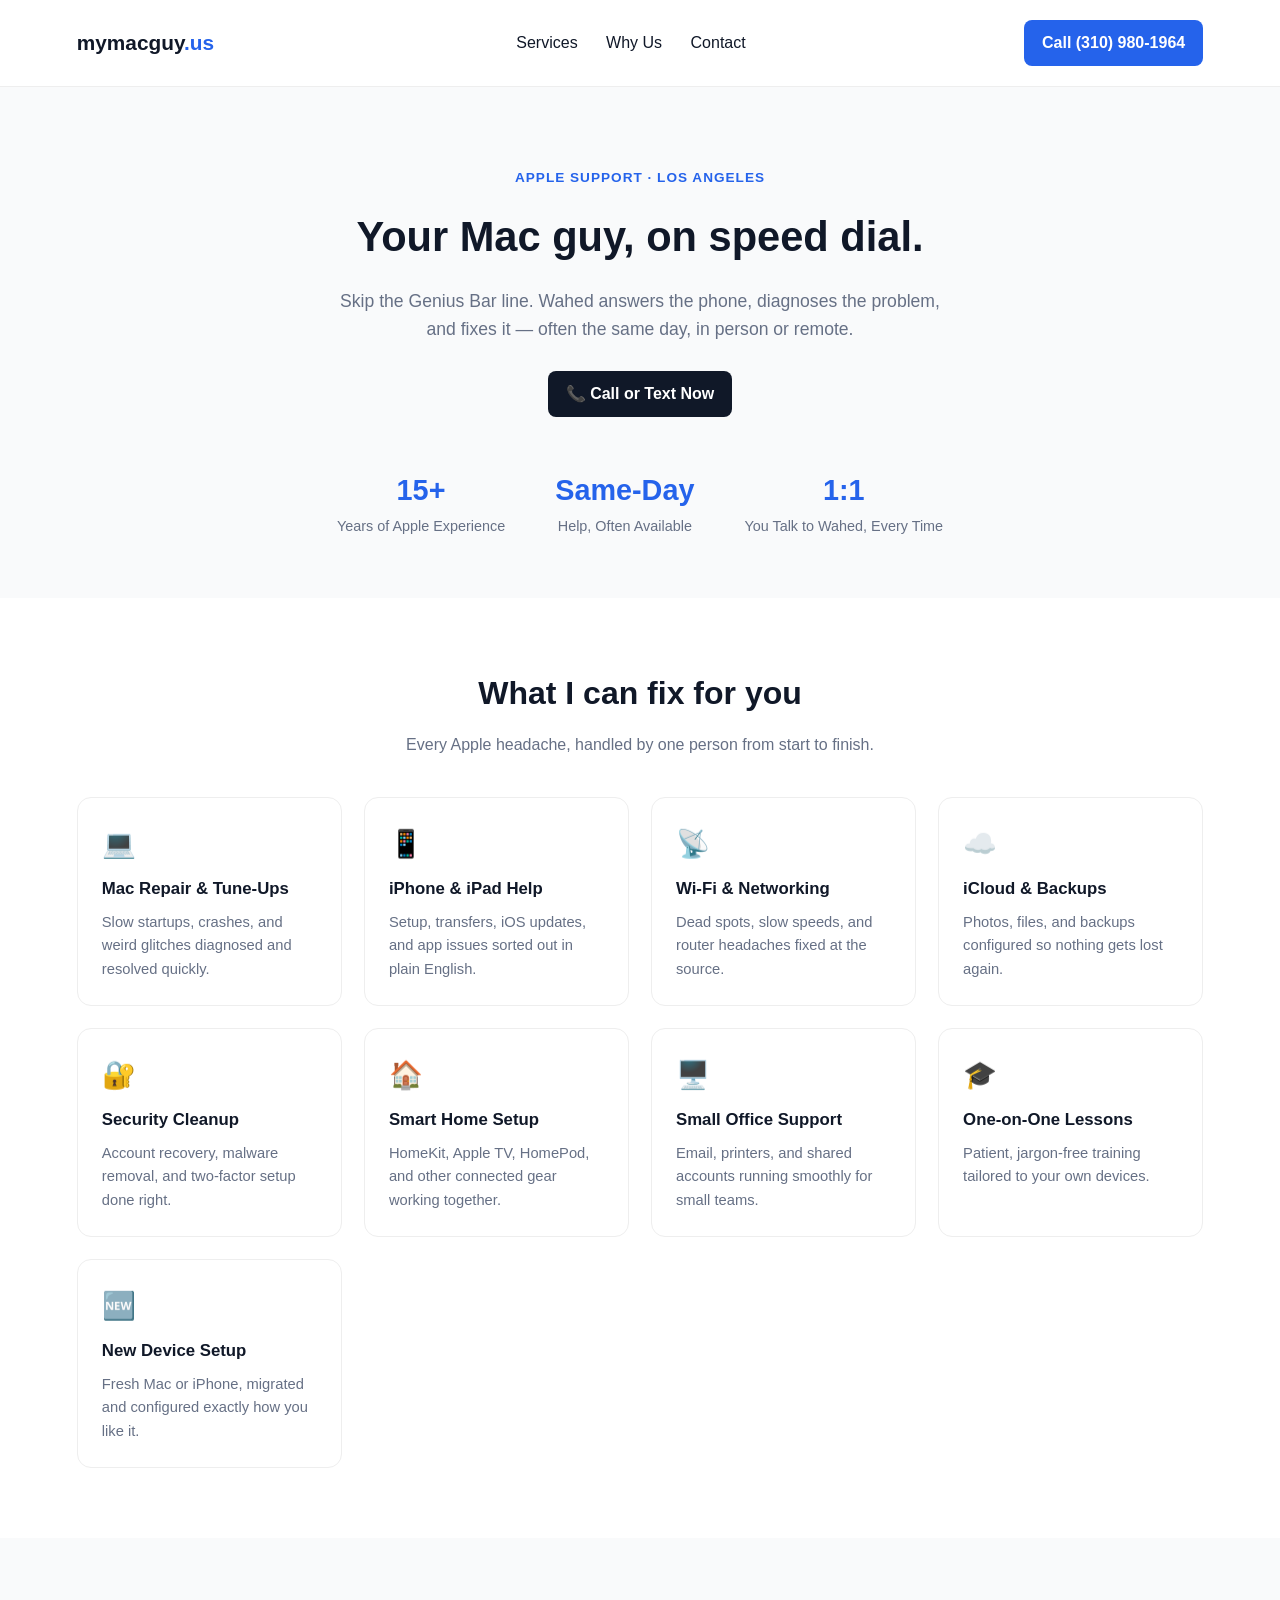
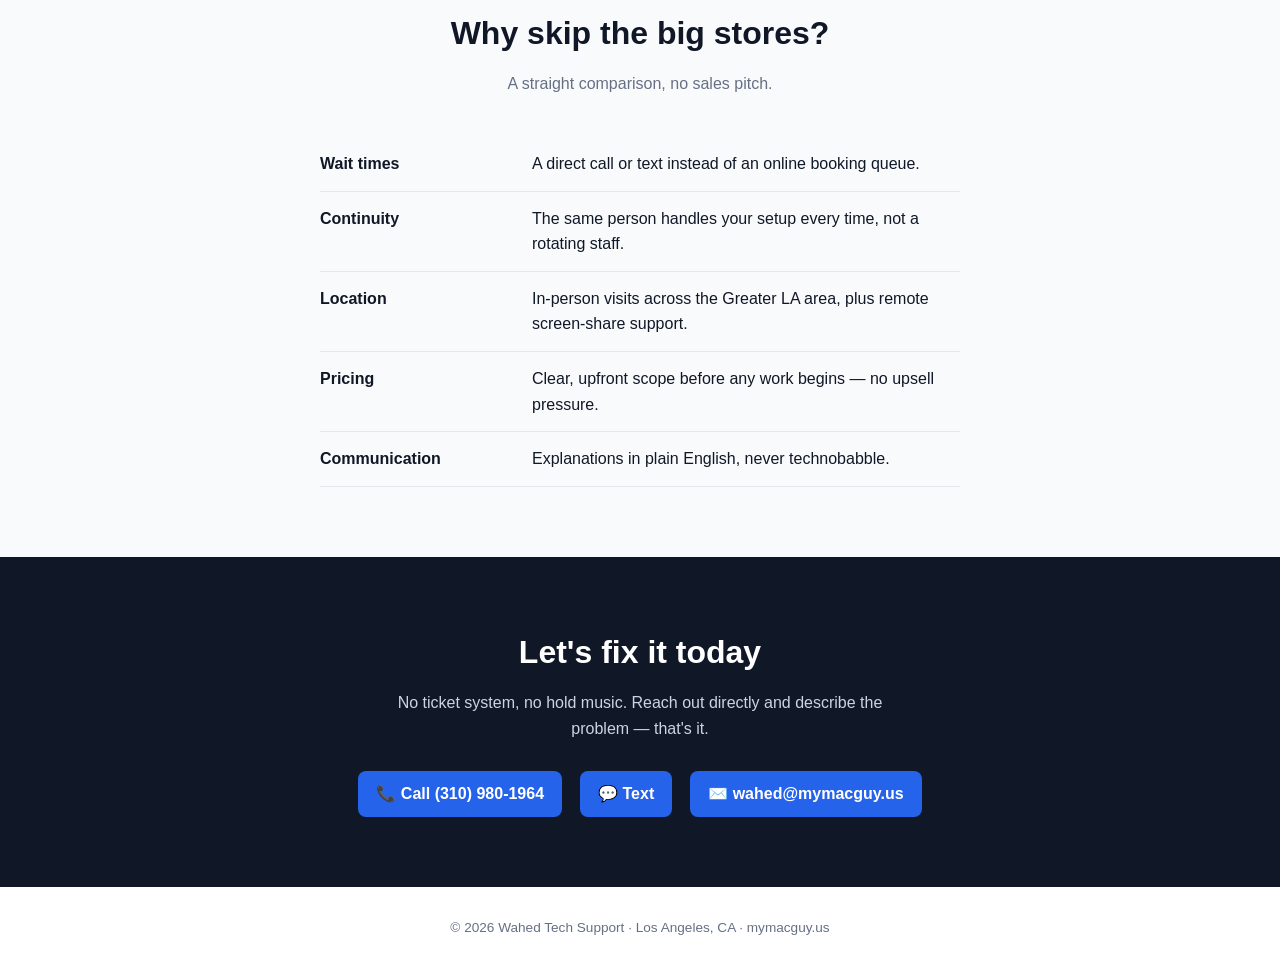
==== index.html @ 8c549d71 "Add index.html for mymacguy.us site" ====
<!DOCTYPE html>
  <html lang="en">
  <head>
  <meta charset="UTF-8">
  <meta name="viewport" content="width=device-width, initial-scale=1.0">
  <title>mymacguy.us | Apple Tech Help in Los Angeles</title>
  <style>
    :root {
      --navy: #101828;
    --blue: #2563eb;
    --gray: #667085;
    --bg: #f9fafb;
      }
  * { box-sizing: border-box; margin: 0; padding: 0; }
  body { font-family: -apple-system, BlinkMacSystemFont, "Segoe UI", Arial, sans-serif; color: var(--navy); background: #fff; line-height: 1.6; }
    header { display: flex; justify-content: space-between; align-items: center; padding: 20px 6%; border-bottom: 1px solid #eee; }
  .logo { font-weight: 800; font-size: 1.3rem; }
  .logo span { color: var(--blue); }
  nav a { margin-left: 24px; text-decoration: none; color: var(--navy); font-weight: 500; }
  .btn { background: var(--navy); color: #fff; padding: 10px 18px; border-radius: 8px; text-decoration: none; font-weight: 600; display: inline-block; }
    .btn.blue { background: var(--blue); }
  .hero { text-align: center; padding: 80px 6% 60px; background: var(--bg); }
  .hero .eyebrow { color: var(--blue); font-weight: 700; letter-spacing: 1px; text-transform: uppercase; font-size: 0.85rem; }
  .hero h1 { font-size: 2.6rem; margin: 16px 0; }
  .hero p { max-width: 620px; margin: 0 auto 28px; color: var(--gray); font-size: 1.1rem; }
  .stats { display: flex; justify-content: center; gap: 50px; margin-top: 50px; flex-wrap: wrap; }
  .stat b { font-size: 1.8rem; display: block; color: var(--blue); }
  .stat span { color: var(--gray); font-size: 0.9rem; }
  section { padding: 70px 6%; }
  h2 { font-size: 2rem; text-align: center; margin-bottom: 12px; }
  .sub { text-align: center; color: var(--gray); max-width: 560px; margin: 0 auto 40px; }
  .grid { display: grid; grid-template-columns: repeat(auto-fit, minmax(230px, 1fr)); gap: 22px; }
  .card { border: 1px solid #eee; border-radius: 14px; padding: 24px; }
  .card .icon { font-size: 1.7rem; margin-bottom: 10px; }
  .card h3 { font-size: 1.05rem; margin-bottom: 8px; }
  .card p { color: var(--gray); font-size: 0.92rem; }
  .why { background: var(--bg); }
  .why ul { max-width: 640px; margin: 0 auto; list-style: none; }
  .why li { padding: 14px 0; border-bottom: 1px solid #e5e7eb; display: flex; gap: 12px; }
  .why li b { min-width: 200px; }
  .contact { background: var(--navy); color: #fff; text-align: center; }
    .contact h2 { color: #fff; }
      .contact p { color: #cbd5e1; max-width: 520px; margin: 0 auto 30px; }
    .contact-row { display: flex; justify-content: center; gap: 18px; flex-wrap: wrap; }
  footer { text-align: center; padding: 30px; color: var(--gray); font-size: 0.85rem; }
</style>
  </head>
  <body>

  <header>
    <div class="logo">mymacguy<span>.us</span></div>
    <nav>
      <a href="#services">Services</a>
      <a href="#why">Why Us</a>
      <a href="#contact">Contact</a>
    </nav>
    <a class="btn blue" href="tel:+13109801964">Call (310) 980-1964</a>
  </header>

  <section class="hero">
    <div class="eyebrow">Apple Support &middot; Los Angeles</div>
  <h1>Your Mac guy, on speed dial.</h1>
  <p>Skip the Genius Bar line. Wahed answers the phone, diagnoses the problem, and fixes it &mdash; often the same day, in person or remote.</p>
    <a class="btn" href="tel:+13109801964">📞 Call or Text Now</a>
    <div class="stats">
      <div class="stat"><b>15+</b><span>Years of Apple Experience</span></div>
      <div class="stat"><b>Same-Day</b><span>Help, Often Available</span></div>
      <div class="stat"><b>1:1</b><span>You Talk to Wahed, Every Time</span></div>
  </div>
</section>

<section id="services">
  <h2>What I can fix for you</h2>
  <p class="sub">Every Apple headache, handled by one person from start to finish.</p>
    <div class="grid">
      <div class="card"><div class="icon">💻</div><h3>Mac Repair &amp; Tune-Ups</h3><p>Slow startups, crashes, and weird glitches diagnosed and resolved quickly.</p></div>
    <div class="card"><div class="icon">📱</div><h3>iPhone &amp; iPad Help</h3><p>Setup, transfers, iOS updates, and app issues sorted out in plain English.</p></div>
      <div class="card"><div class="icon">📡</div><h3>Wi-Fi &amp; Networking</h3><p>Dead spots, slow speeds, and router headaches fixed at the source.</p></div>
    <div class="card"><div class="icon">☁️</div><h3>iCloud &amp; Backups</h3><p>Photos, files, and backups configured so nothing gets lost again.</p></div>
      <div class="card"><div class="icon">🔐</div><h3>Security Cleanup</h3><p>Account recovery, malware removal, and two-factor setup done right.</p></div>
      <div class="card"><div class="icon">🏠</div><h3>Smart Home Setup</h3><p>HomeKit, Apple TV, HomePod, and other connected gear working together.</p></div>
      <div class="card"><div class="icon">🖥️</div><h3>Small Office Support</h3><p>Email, printers, and shared accounts running smoothly for small teams.</p></div>
    <div class="card"><div class="icon">🎓</div><h3>One-on-One Lessons</h3><p>Patient, jargon-free training tailored to your own devices.</p></div>
    <div class="card"><div class="icon">🆕</div><h3>New Device Setup</h3><p>Fresh Mac or iPhone, migrated and configured exactly how you like it.</p></div>
    </div>
  </section>

  <section class="why" id="why">
    <h2>Why skip the big stores?</h2>
  <p class="sub">A straight comparison, no sales pitch.</p>
  <ul>
    <li><b>Wait times</b> A direct call or text instead of an online booking queue.</li>
      <li><b>Continuity</b> The same person handles your setup every time, not a rotating staff.</li>
      <li><b>Location</b> In-person visits across the Greater LA area, plus remote screen-share support.</li>
      <li><b>Pricing</b> Clear, upfront scope before any work begins &mdash; no upsell pressure.</li>
      <li><b>Communication</b> Explanations in plain English, never technobabble.</li>
    </ul>
  </section>

  <section id="contact" class="contact">
    <h2>Let's fix it today</h2>
    <p>No ticket system, no hold music. Reach out directly and describe the problem &mdash; that's it.</p>
    <div class="contact-row">
      <a class="btn blue" href="tel:+13109801964">📞 Call (310) 980-1964</a>
      <a class="btn blue" href="sms:+13109801964">💬 Text</a>
      <a class="btn blue" href="mailto:wahed@mymacguy.us">✉️ wahed@mymacguy.us</a>
    </div>
  </section>

  <footer>
    &copy; 2026 Wahed Tech Support &middot; Los Angeles, CA &middot; mymacguy.us
  </footer>

  </body>
  </html>
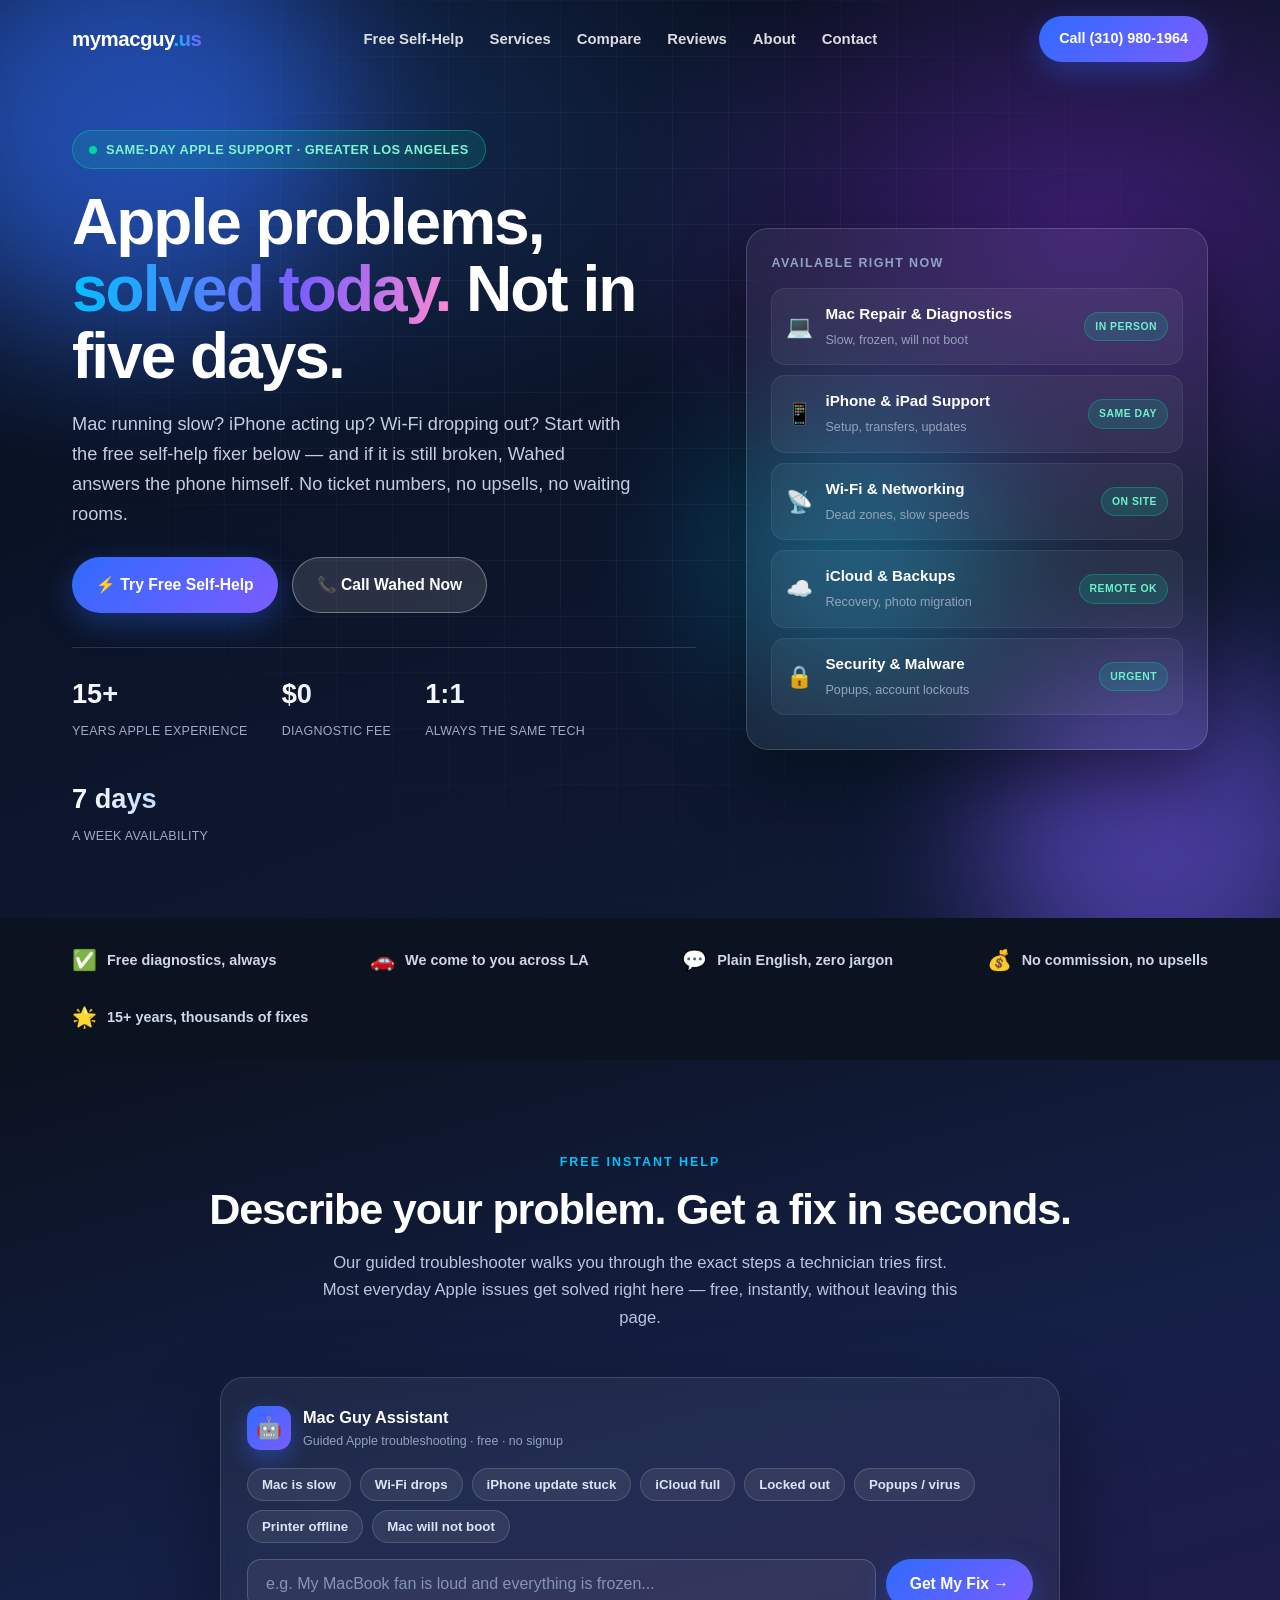
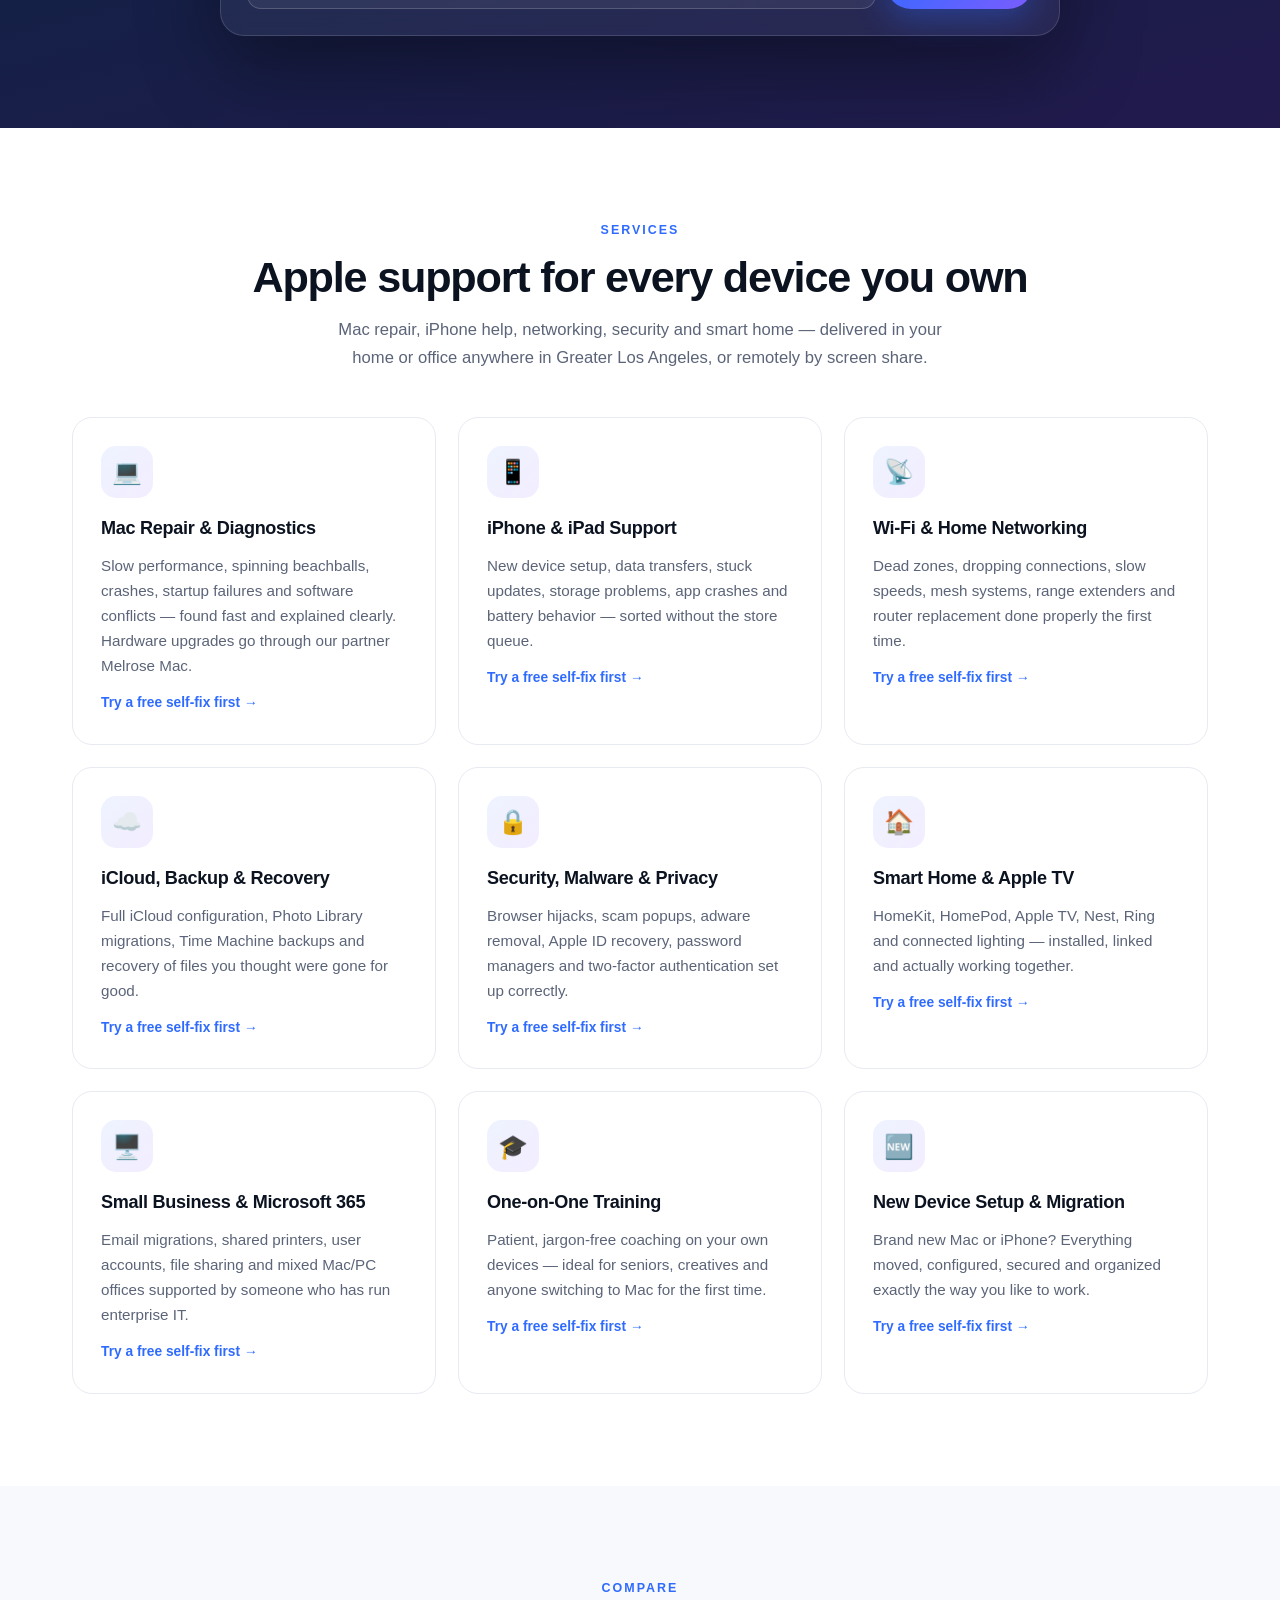
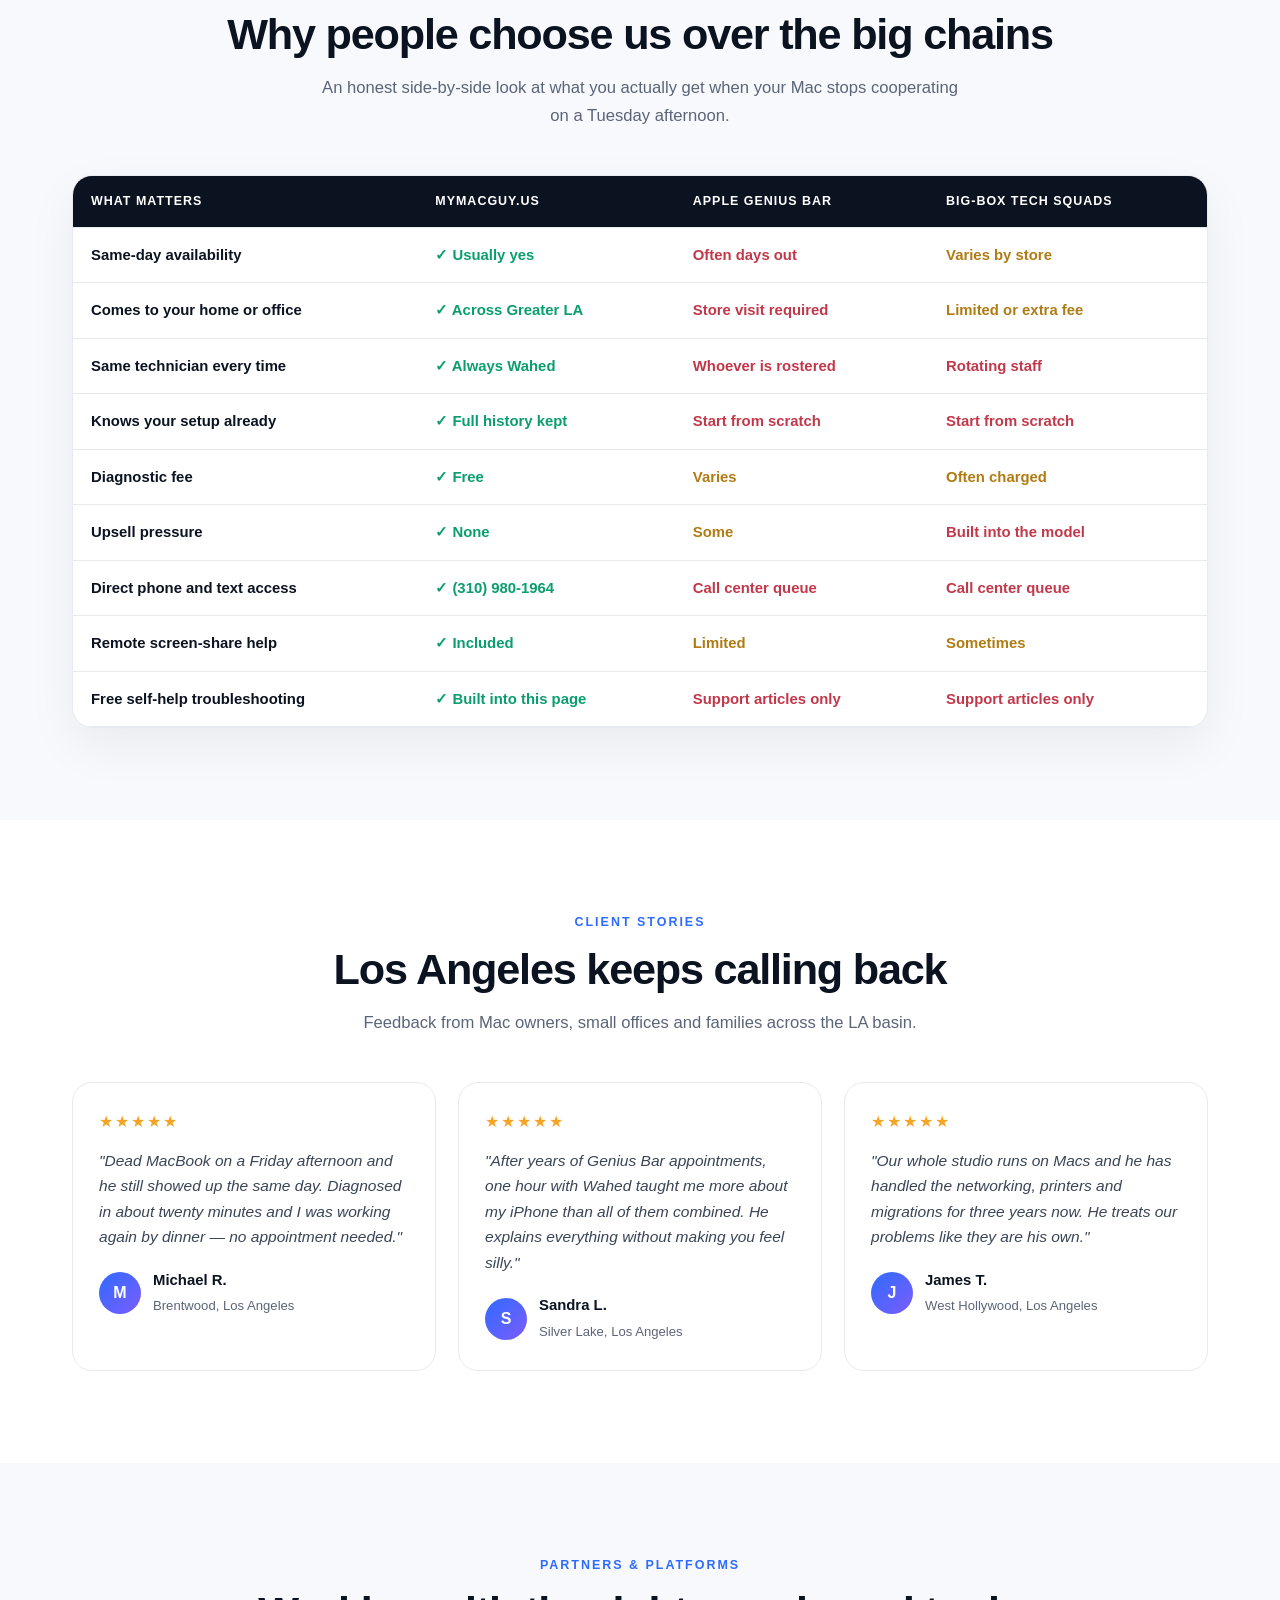
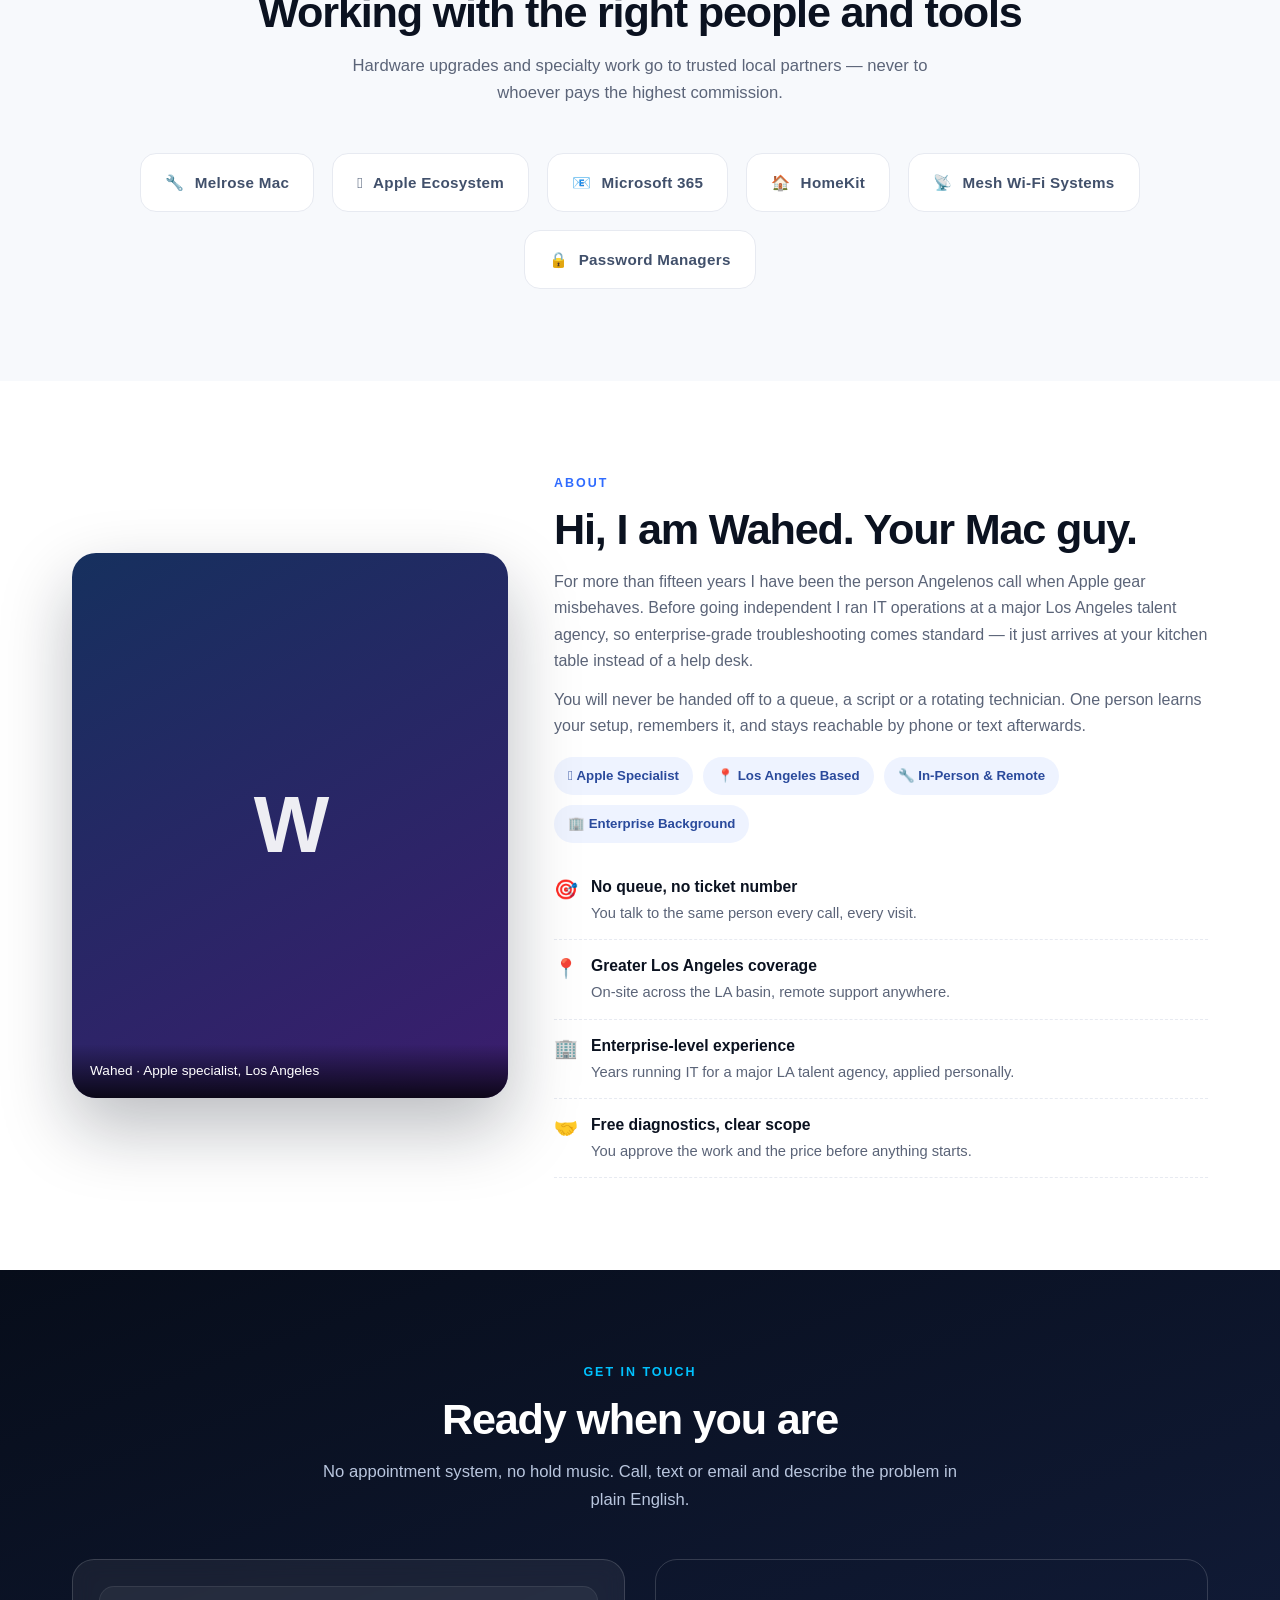
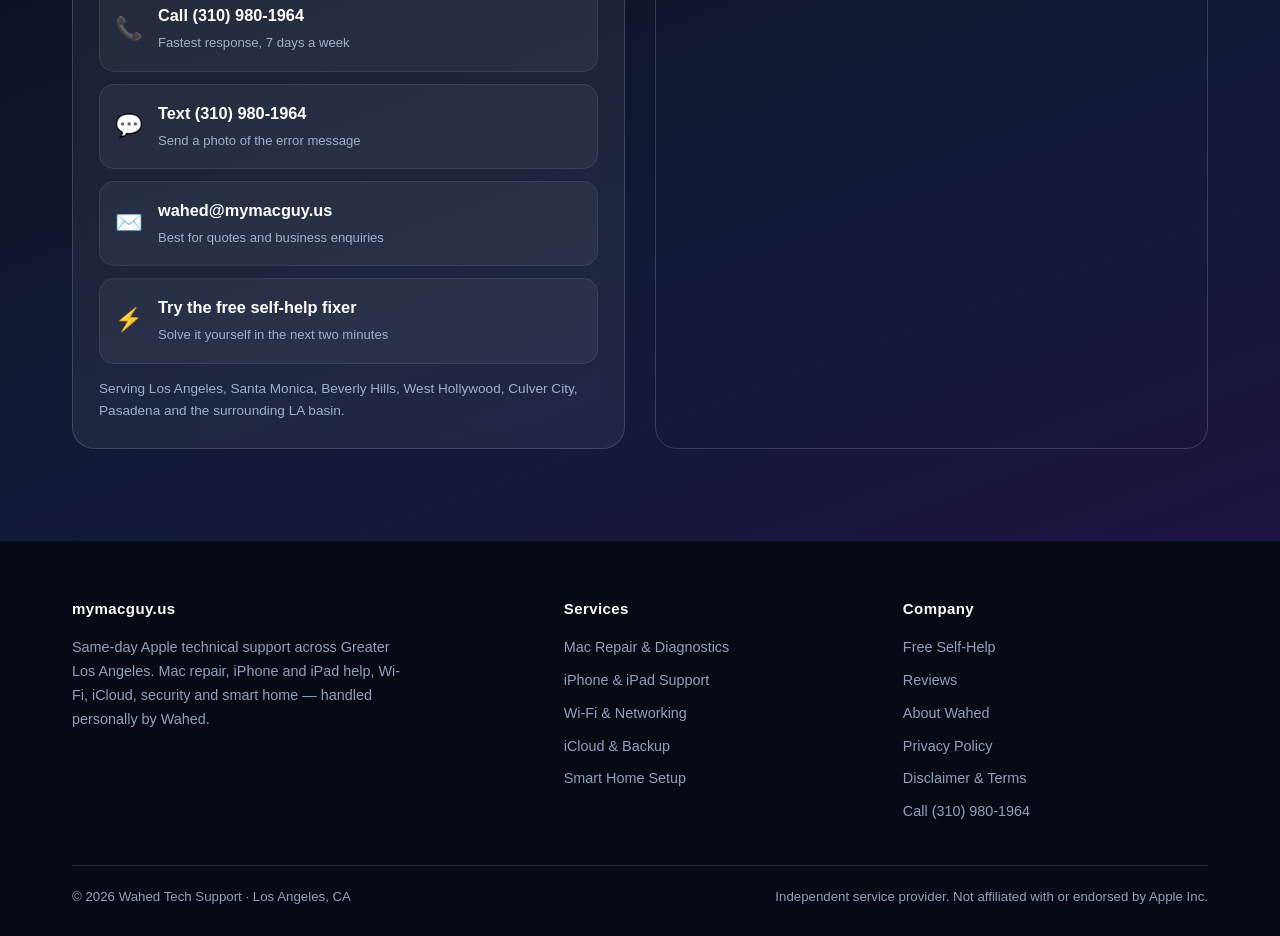
==== commit 0cf77440: "Full redesign: premium landing page, self-help troubleshooter, SEO, animations" ====
--- a/index.html
+++ b/index.html
@@ -1,116 +1,568 @@
 <!DOCTYPE html>
-  <html lang="en">
-  <head>
-  <meta charset="UTF-8">
-  <meta name="viewport" content="width=device-width, initial-scale=1.0">
-  <title>mymacguy.us | Apple Tech Help in Los Angeles</title>
-  <style>
-    :root {
-      --navy: #101828;
-    --blue: #2563eb;
-    --gray: #667085;
-    --bg: #f9fafb;
-      }
-  * { box-sizing: border-box; margin: 0; padding: 0; }
-  body { font-family: -apple-system, BlinkMacSystemFont, "Segoe UI", Arial, sans-serif; color: var(--navy); background: #fff; line-height: 1.6; }
-    header { display: flex; justify-content: space-between; align-items: center; padding: 20px 6%; border-bottom: 1px solid #eee; }
-  .logo { font-weight: 800; font-size: 1.3rem; }
-  .logo span { color: var(--blue); }
-  nav a { margin-left: 24px; text-decoration: none; color: var(--navy); font-weight: 500; }
-  .btn { background: var(--navy); color: #fff; padding: 10px 18px; border-radius: 8px; text-decoration: none; font-weight: 600; display: inline-block; }
-    .btn.blue { background: var(--blue); }
-  .hero { text-align: center; padding: 80px 6% 60px; background: var(--bg); }
-  .hero .eyebrow { color: var(--blue); font-weight: 700; letter-spacing: 1px; text-transform: uppercase; font-size: 0.85rem; }
-  .hero h1 { font-size: 2.6rem; margin: 16px 0; }
-  .hero p { max-width: 620px; margin: 0 auto 28px; color: var(--gray); font-size: 1.1rem; }
-  .stats { display: flex; justify-content: center; gap: 50px; margin-top: 50px; flex-wrap: wrap; }
-  .stat b { font-size: 1.8rem; display: block; color: var(--blue); }
-  .stat span { color: var(--gray); font-size: 0.9rem; }
-  section { padding: 70px 6%; }
-  h2 { font-size: 2rem; text-align: center; margin-bottom: 12px; }
-  .sub { text-align: center; color: var(--gray); max-width: 560px; margin: 0 auto 40px; }
-  .grid { display: grid; grid-template-columns: repeat(auto-fit, minmax(230px, 1fr)); gap: 22px; }
-  .card { border: 1px solid #eee; border-radius: 14px; padding: 24px; }
-  .card .icon { font-size: 1.7rem; margin-bottom: 10px; }
-  .card h3 { font-size: 1.05rem; margin-bottom: 8px; }
-  .card p { color: var(--gray); font-size: 0.92rem; }
-  .why { background: var(--bg); }
-  .why ul { max-width: 640px; margin: 0 auto; list-style: none; }
-  .why li { padding: 14px 0; border-bottom: 1px solid #e5e7eb; display: flex; gap: 12px; }
-  .why li b { min-width: 200px; }
-  .contact { background: var(--navy); color: #fff; text-align: center; }
-    .contact h2 { color: #fff; }
-      .contact p { color: #cbd5e1; max-width: 520px; margin: 0 auto 30px; }
-    .contact-row { display: flex; justify-content: center; gap: 18px; flex-wrap: wrap; }
-  footer { text-align: center; padding: 30px; color: var(--gray); font-size: 0.85rem; }
+<html lang="en">
+<head>
+<meta charset="UTF-8">
+<meta name="viewport" content="width=device-width, initial-scale=1.0">
+<title>Mac &amp; iPhone Repair Los Angeles | Same-Day Apple Support | mymacguy.us</title>
+<meta name="description" content="Same-day Apple tech support in Los Angeles. Mac repair, iPhone &amp; iPad help, Wi-Fi fixes, iCloud setup, virus removal and on-site service from Wahed. Free diagnostics, no upsells, no ticket queue. Call or text (310) 980-1964.">
+<meta name="keywords" content="Mac repair Los Angeles, Apple support near me, iPhone repair LA, MacBook repair Los Angeles, computer repair Los Angeles, Genius Bar alternative, on-site Mac technician, iCloud help, Wi-Fi setup Los Angeles, small business IT support LA, Apple consultant Los Angeles, same day Mac repair">
+<meta name="robots" content="index, follow, max-image-preview:large">
+<meta name="author" content="Wahed Tech Support">
+<meta name="geo.region" content="US-CA">
+<meta name="geo.placename" content="Los Angeles">
+<link rel="canonical" href="https://mymacguy.us/">
+<meta property="og:type" content="website">
+<meta property="og:url" content="https://mymacguy.us/">
+<meta property="og:title" content="Mac &amp; iPhone Repair Los Angeles | Same-Day Apple Support">
+<meta property="og:description" content="One person. One call. Same-day Apple help across Greater Los Angeles - Mac, iPhone, iPad, Wi-Fi, iCloud and smart home. Free diagnostics, no upsells.">
+<meta property="og:site_name" content="mymacguy.us">
+<meta name="twitter:card" content="summary_large_image">
+<meta name="twitter:title" content="Mac &amp; iPhone Repair Los Angeles | mymacguy.us">
+<meta name="twitter:description" content="Same-day Apple tech support across Greater LA. Free diagnostics, no upsells, no ticket queue.">
+<meta name="theme-color" content="#0b1220">
+<script type="application/ld+json">
+{
+  "@context": "https://schema.org",
+  "@type": "ProfessionalService",
+  "name": "mymacguy.us - Wahed Tech Support",
+  "url": "https://mymacguy.us/",
+  "telephone": "+1-310-980-1964",
+  "email": "wahed@mymacguy.us",
+  "description": "Same-day Apple technical support in Los Angeles: Mac repair, iPhone and iPad help, Wi-Fi and networking, iCloud and backups, security cleanup, smart home setup and one-on-one training.",
+  "priceRange": "$$",
+  "address": { "@type": "PostalAddress", "addressLocality": "Los Angeles", "addressRegion": "CA", "addressCountry": "US" },
+  "areaServed": [
+    { "@type": "City", "name": "Los Angeles" },
+    { "@type": "City", "name": "Santa Monica" },
+    { "@type": "City", "name": "Beverly Hills" },
+    { "@type": "City", "name": "West Hollywood" },
+    { "@type": "City", "name": "Culver City" },
+    { "@type": "City", "name": "Pasadena" }
+  ],
+  "openingHoursSpecification": {
+    "@type": "OpeningHoursSpecification",
+    "dayOfWeek": ["Monday","Tuesday","Wednesday","Thursday","Friday","Saturday","Sunday"],
+    "opens": "08:00",
+    "closes": "20:00"
+  },
+  "serviceType": ["Mac Repair","iPhone Support","Wi-Fi Networking","iCloud Setup","Data Backup","Smart Home Installation","IT Support"]
+}
+</script>
+<style>
+:root{--ink:#0b1220;--blue:#2f6bff;--blue2:#00c2ff;--violet:#7c5cff;--mint:#00d4a0;--gray:#5b6478;--line:#e7eaf1;--bg:#f7f9fc}
+*{box-sizing:border-box;margin:0;padding:0}
+html{scroll-behavior:smooth}
+body{font-family:-apple-system,BlinkMacSystemFont,"Segoe UI",Inter,Arial,sans-serif;color:var(--ink);background:#fff;line-height:1.65;overflow-x:hidden}
+a{color:inherit}
+.wrap{max-width:1180px;margin:0 auto;padding:0 22px}
+.btn{display:inline-flex;align-items:center;gap:8px;padding:14px 24px;border-radius:999px;text-decoration:none;font-weight:700;font-size:.98rem;border:0;cursor:pointer;transition:transform .25s ease,box-shadow .25s ease,background .25s ease}
+.btn:hover{transform:translateY(-3px)}
+.btn-primary{background:linear-gradient(135deg,var(--blue),var(--violet));color:#fff;box-shadow:0 10px 30px rgba(47,107,255,.35)}
+.btn-primary:hover{box-shadow:0 16px 40px rgba(47,107,255,.45)}
+.btn-ghost{background:rgba(255,255,255,.12);color:#fff;border:1px solid rgba(255,255,255,.35)}
+.btn-light{background:#fff;color:var(--ink);box-shadow:0 8px 24px rgba(11,18,32,.12)}
+nav{position:fixed;top:0;left:0;right:0;z-index:60;transition:all .3s ease;padding:16px 0}
+nav.scrolled{background:rgba(255,255,255,.94);backdrop-filter:saturate(180%) blur(14px);box-shadow:0 4px 24px rgba(11,18,32,.08);padding:9px 0}
+.navrow{display:flex;align-items:center;justify-content:space-between;gap:18px;position:relative}
+.logo{font-weight:900;font-size:1.28rem;letter-spacing:-.5px;color:#fff;text-decoration:none;transition:color .3s}
+nav.scrolled .logo{color:var(--ink)}
+.logo em{font-style:normal;background:linear-gradient(90deg,var(--blue2),var(--violet));-webkit-background-clip:text;background-clip:text;-webkit-text-fill-color:transparent}
+.navlinks{display:flex;gap:26px;align-items:center}
+.navlinks a{color:rgba(255,255,255,.85);text-decoration:none;font-weight:600;font-size:.93rem;transition:color .25s}
+nav.scrolled .navlinks a{color:var(--gray)}
+.navlinks a:hover{color:var(--blue2)}
+nav.scrolled .navlinks a:hover{color:var(--blue)}
+.navcta{padding:11px 20px;font-size:.9rem}
+.burger{display:none;font-size:1.6rem;background:none;border:0;color:#fff;cursor:pointer}
+nav.scrolled .burger{color:var(--ink)}
+header.hero{position:relative;min-height:100vh;display:flex;align-items:center;background:radial-gradient(1200px 600px at 15% 15%,#16305e 0%,transparent 55%),radial-gradient(900px 600px at 85% 25%,#3b1d6e 0%,transparent 55%),linear-gradient(160deg,#070d1a 0%,#0b1428 45%,#101a35 100%);color:#fff;overflow:hidden;padding:130px 0 70px}
+.blob{position:absolute;border-radius:50%;filter:blur(70px);opacity:.5;animation:float 16s ease-in-out infinite}
+.blob.b1{width:420px;height:420px;background:#2f6bff;top:-90px;left:-80px}
+.blob.b2{width:360px;height:360px;background:#7c5cff;bottom:-100px;right:-60px;animation-delay:-5s}
+.blob.b3{width:280px;height:280px;background:#00c2ff;top:45%;right:22%;animation-delay:-9s;opacity:.32}
+@keyframes float{0%,100%{transform:translate(0,0) scale(1)}33%{transform:translate(40px,-45px) scale(1.09)}66%{transform:translate(-35px,30px) scale(.94)}}
+.grid-overlay{position:absolute;inset:0;background-image:linear-gradient(rgba(255,255,255,.045) 1px,transparent 1px),linear-gradient(90deg,rgba(255,255,255,.045) 1px,transparent 1px);background-size:56px 56px;-webkit-mask-image:radial-gradient(ellipse at 50% 40%,#000 25%,transparent 75%);mask-image:radial-gradient(ellipse at 50% 40%,#000 25%,transparent 75%)}
+.herogrid{position:relative;z-index:2;display:grid;grid-template-columns:1.15fr .85fr;gap:50px;align-items:center}
+.pill{display:inline-flex;align-items:center;gap:9px;background:rgba(0,212,160,.14);border:1px solid rgba(0,212,160,.4);color:#7ff3d2;padding:8px 16px;border-radius:999px;font-size:.8rem;font-weight:700;letter-spacing:.4px}
+.dot{width:8px;height:8px;border-radius:50%;background:var(--mint);animation:pulse 1.8s infinite}
+@keyframes pulse{0%{box-shadow:0 0 0 0 rgba(0,212,160,.7)}70%{box-shadow:0 0 0 12px rgba(0,212,160,0)}100%{box-shadow:0 0 0 0 rgba(0,212,160,0)}}
+h1{font-size:clamp(2.4rem,5.2vw,4rem);line-height:1.05;letter-spacing:-2px;margin:20px 0 18px;font-weight:900}
+h1 .grad{background:linear-gradient(100deg,var(--blue2),var(--violet) 60%,#ff8ad4);-webkit-background-clip:text;background-clip:text;-webkit-text-fill-color:transparent}
+.lede{font-size:1.14rem;color:#c3cde0;max-width:560px;margin-bottom:28px}
+.herobtns{display:flex;gap:14px;flex-wrap:wrap;margin-bottom:34px}
+.herostats{display:flex;gap:34px;flex-wrap:wrap;border-top:1px solid rgba(255,255,255,.14);padding-top:24px}
+.hs b{display:block;font-size:1.7rem;font-weight:900;background:linear-gradient(90deg,#fff,#9fc4ff);-webkit-background-clip:text;background-clip:text;-webkit-text-fill-color:transparent}
+.hs span{font-size:.78rem;color:#9fabc4;letter-spacing:.3px}
+.heroCard{position:relative;background:rgba(255,255,255,.06);border:1px solid rgba(255,255,255,.16);border-radius:22px;padding:24px;backdrop-filter:blur(14px);box-shadow:0 30px 70px rgba(0,0,0,.45);animation:rise 1s ease both}
+@keyframes rise{from{opacity:0;transform:translateY(30px)}to{opacity:1;transform:translateY(0)}}
+.heroCard h3{font-size:.78rem;letter-spacing:1.4px;color:#8fa3c4;text-transform:uppercase;margin-bottom:14px}
+.tick{display:flex;align-items:center;gap:12px;padding:12px 14px;border-radius:14px;background:rgba(255,255,255,.05);margin-bottom:10px;border:1px solid rgba(255,255,255,.07);transition:transform .25s,background .25s}
+.tick:hover{transform:translateX(6px);background:rgba(47,107,255,.16)}
+.tick .em{font-size:1.35rem}
+.tick b{display:block;font-size:.95rem}
+.tick small{color:#93a3bd;font-size:.79rem}
+.badge{margin-left:auto;font-size:.65rem;font-weight:800;letter-spacing:.5px;padding:5px 10px;border-radius:999px;background:rgba(0,212,160,.16);color:#6ff0cd;border:1px solid rgba(0,212,160,.32);white-space:nowrap}
+section{padding:92px 0}
+.tag{display:block;text-align:center;color:var(--blue);font-weight:800;letter-spacing:2px;font-size:.78rem;text-transform:uppercase;margin-bottom:12px}
+h2{font-size:clamp(1.9rem,3.6vw,2.7rem);text-align:center;letter-spacing:-1.2px;font-weight:900;line-height:1.15}
+.sub{text-align:center;color:var(--gray);max-width:640px;margin:14px auto 46px;font-size:1.04rem}
+.reveal{opacity:0;transform:translateY(34px);transition:opacity .7s cubic-bezier(.2,.7,.3,1),transform .7s cubic-bezier(.2,.7,.3,1)}
+.reveal.in{opacity:1;transform:none}
+.trustbar{background:var(--ink);color:#fff;padding:26px 0}
+.trustrow{display:flex;justify-content:space-between;gap:24px;flex-wrap:wrap;align-items:center}
+.trustitem{display:flex;align-items:center;gap:10px;font-size:.9rem;color:#cdd7ea;font-weight:600}
+.trustitem .em{font-size:1.25rem}
+.ai{background:linear-gradient(165deg,#0b1220 0%,#152047 55%,#221a4d 100%);color:#fff;position:relative;overflow:hidden}
+.ai .tag{color:var(--blue2)}
+.ai h2{color:#fff}
+.ai .sub{color:#b9c6de}
+.aibox{max-width:840px;margin:0 auto;background:rgba(255,255,255,.055);border:1px solid rgba(255,255,255,.14);border-radius:24px;padding:26px;backdrop-filter:blur(12px);box-shadow:0 30px 80px rgba(0,0,0,.4)}
+.aihead{display:flex;align-items:center;gap:12px;margin-bottom:16px}
+.avatar{width:44px;height:44px;border-radius:13px;background:linear-gradient(135deg,var(--blue),var(--violet));display:grid;place-items:center;font-size:1.3rem;box-shadow:0 8px 22px rgba(47,107,255,.4)}
+.aihead b{font-size:1.02rem}
+.aihead small{display:block;color:#93a3bd;font-size:.78rem}
+.chips{display:flex;gap:9px;flex-wrap:wrap;margin-bottom:16px}
+.chip{background:rgba(255,255,255,.07);border:1px solid rgba(255,255,255,.16);color:#dbe4f5;padding:8px 14px;border-radius:999px;font-size:.83rem;cursor:pointer;transition:.22s;font-weight:600;font-family:inherit}
+.chip:hover{background:rgba(47,107,255,.28);border-color:rgba(47,107,255,.6);transform:translateY(-2px)}
+.airow{display:flex;gap:10px;flex-wrap:wrap}
+#aiInput{flex:1;min-width:240px;padding:15px 18px;border-radius:14px;border:1px solid rgba(255,255,255,.18);background:rgba(255,255,255,.06);color:#fff;font-size:1rem;outline:none;font-family:inherit}
+#aiInput::placeholder{color:#8595b1}
+#aiInput:focus{border-color:var(--blue2);box-shadow:0 0 0 4px rgba(0,194,255,.16)}
+#aiOut{margin-top:18px;display:none}
+#aiOut.show{display:block;animation:rise .5s ease both}
+.answer{background:rgba(255,255,255,.05);border:1px solid rgba(255,255,255,.13);border-left:3px solid var(--blue2);border-radius:16px;padding:20px 22px}
+.answer h4{font-size:1.06rem;margin-bottom:12px;color:#eaf1ff}
+.answer ol{margin:0 0 4px 18px;color:#c6d2e8}
+.answer ol li{margin-bottom:9px;font-size:.96rem}
+.answer .note{margin-top:14px;font-size:.85rem;color:#8fa0bd}
+.escalate{margin-top:16px;background:linear-gradient(135deg,rgba(47,107,255,.18),rgba(124,92,255,.18));border:1px solid rgba(124,92,255,.35);border-radius:16px;padding:18px 20px;display:flex;gap:14px;align-items:center;flex-wrap:wrap;justify-content:space-between}
+.escalate p{font-size:.95rem;color:#dbe4f5;margin:0;max-width:420px}
+.escalate b{color:#fff}
+.escbtns{display:flex;gap:10px;flex-wrap:wrap}
+.typing{display:inline-flex;gap:5px;padding:10px 0}
+.typing i{width:8px;height:8px;border-radius:50%;background:var(--blue2);animation:blink 1.2s infinite}
+.typing i:nth-child(2){animation-delay:.2s}
+.typing i:nth-child(3){animation-delay:.4s}
+@keyframes blink{0%,60%,100%{opacity:.25;transform:translateY(0)}30%{opacity:1;transform:translateY(-5px)}}
+.grid3{display:grid;grid-template-columns:repeat(auto-fit,minmax(290px,1fr));gap:22px}
+.card{background:#fff;border:1px solid var(--line);border-radius:20px;padding:28px;transition:transform .35s cubic-bezier(.2,.7,.3,1),box-shadow .35s,border-color .35s;position:relative;overflow:hidden}
+.card:before{content:"";position:absolute;inset:0 0 auto 0;height:3px;background:linear-gradient(90deg,var(--blue),var(--violet));transform:scaleX(0);transform-origin:left;transition:transform .4s}
+.card:hover{transform:translateY(-8px);box-shadow:0 26px 60px rgba(11,18,32,.12);border-color:transparent}
+.card:hover:before{transform:scaleX(1)}
+.card .ico{width:52px;height:52px;border-radius:15px;display:grid;place-items:center;font-size:1.5rem;background:linear-gradient(135deg,#eef3ff,#f3edff);margin-bottom:16px}
+.card h3{font-size:1.13rem;margin-bottom:9px;letter-spacing:-.3px}
+.card p{color:var(--gray);font-size:.95rem}
+.card .fixlink{display:inline-block;margin-top:14px;font-size:.86rem;font-weight:800;color:var(--blue);text-decoration:none}
+.card .fixlink:hover{text-decoration:underline}
+.alt{background:var(--bg)}
+.tablewrap{overflow-x:auto;border-radius:20px;border:1px solid var(--line);background:#fff;box-shadow:0 18px 50px rgba(11,18,32,.06)}
+table{width:100%;border-collapse:collapse;min-width:700px}
+th,td{padding:15px 18px;text-align:left;border-bottom:1px solid var(--line);font-size:.93rem}
+thead th{background:var(--ink);color:#fff;font-size:.78rem;letter-spacing:1px;text-transform:uppercase}
+tbody tr:hover{background:#f6f9ff}
+td b{color:var(--ink)}
+.yes{color:#0a9d6e;font-weight:800}
+.no{color:#c2384a;font-weight:700}
+.mid{color:#b07b12;font-weight:700}
+.rev{display:grid;grid-template-columns:repeat(auto-fit,minmax(300px,1fr));gap:22px}
+.review{background:#fff;border:1px solid var(--line);border-radius:20px;padding:26px;transition:transform .35s,box-shadow .35s}
+.review:hover{transform:translateY(-6px);box-shadow:0 22px 50px rgba(11,18,32,.1)}
+.stars{color:#f5a524;letter-spacing:2px;margin-bottom:12px}
+.review p{color:#3b4557;font-size:.97rem;font-style:italic}
+.who{display:flex;align-items:center;gap:12px;margin-top:18px}
+.who .av{width:42px;height:42px;border-radius:50%;background:linear-gradient(135deg,var(--blue),var(--violet));color:#fff;display:grid;place-items:center;font-weight:800}
+.who b{display:block;font-size:.93rem}
+.who small{color:var(--gray);font-size:.82rem}
+.partners{display:flex;gap:18px;flex-wrap:wrap;justify-content:center}
+.plogo{background:#fff;border:1px solid var(--line);border-radius:16px;padding:16px 24px;font-weight:800;color:#41506b;letter-spacing:.3px;transition:.3s;display:flex;align-items:center;gap:10px;font-size:.95rem}
+.plogo:hover{transform:translateY(-5px);box-shadow:0 18px 40px rgba(11,18,32,.1);color:var(--blue)}
+.aboutgrid{display:grid;grid-template-columns:.8fr 1.2fr;gap:46px;align-items:center}
+.photoframe{position:relative;border-radius:24px;overflow:hidden;background:linear-gradient(150deg,#16305e,#3b1d6e);aspect-ratio:4/5;display:grid;place-items:center;box-shadow:0 30px 70px rgba(11,18,32,.28)}
+.photoframe .initials{font-size:5rem;font-weight:900;color:rgba(255,255,255,.92);letter-spacing:-3px}
+.photoframe .cap{position:absolute;bottom:0;left:0;right:0;padding:16px 18px;background:linear-gradient(transparent,rgba(0,0,0,.78));color:#fff;font-size:.85rem}
+.chipsrow{display:flex;gap:10px;flex-wrap:wrap;margin:18px 0}
+.minichip{background:#eef3ff;color:#2a4a9c;padding:8px 14px;border-radius:999px;font-size:.83rem;font-weight:700}
+.aboutlist{list-style:none;margin-top:18px}
+.aboutlist li{display:flex;gap:13px;padding:13px 0;border-bottom:1px dashed var(--line)}
+.aboutlist .em{font-size:1.2rem}
+.aboutlist b{display:block;font-size:.98rem}
+.aboutlist span{color:var(--gray);font-size:.92rem}
+.contact{background:linear-gradient(160deg,#070d1a,#101a35 60%,#1b1440);color:#fff;position:relative;overflow:hidden}
+.contact h2{color:#fff}
+.contact .tag{color:var(--blue2)}
+.contact .sub{color:#b9c6de}
+.cgrid{display:grid;grid-template-columns:1fr 1fr;gap:30px;position:relative;z-index:2}
+.cbox{background:rgba(255,255,255,.06);border:1px solid rgba(255,255,255,.15);border-radius:22px;padding:26px;backdrop-filter:blur(10px)}
+.cline{display:flex;align-items:center;gap:15px;padding:15px;border-radius:15px;background:rgba(255,255,255,.05);margin-bottom:12px;text-decoration:none;color:#fff;transition:.28s;border:1px solid rgba(255,255,255,.08)}
+.cline:hover{background:rgba(47,107,255,.22);transform:translateX(6px)}
+.cline .em{font-size:1.4rem}
+.cline b{display:block;font-size:1.02rem}
+.cline small{color:#9fb0cc;font-size:.82rem}
+.mapframe{border-radius:22px;overflow:hidden;border:1px solid rgba(255,255,255,.16);min-height:360px}
+.mapframe iframe{width:100%;height:100%;min-height:360px;border:0;display:block;filter:grayscale(.2) contrast(1.05)}
+footer{background:#050a14;color:#8ea0bd;padding:56px 0 28px;font-size:.9rem}
+.frow{display:grid;grid-template-columns:1.5fr 1fr 1fr;gap:34px;margin-bottom:32px}
+footer h4{color:#fff;font-size:.94rem;margin-bottom:14px;letter-spacing:.4px}
+footer a{color:#8ea0bd;text-decoration:none;display:block;margin-bottom:9px;transition:.22s}
+footer a:hover{color:var(--blue2)}
+.fbot{border-top:1px solid rgba(255,255,255,.1);padding-top:20px;display:flex;justify-content:space-between;gap:16px;flex-wrap:wrap;font-size:.83rem}
+.sticky-call{position:fixed;bottom:16px;right:16px;z-index:70;display:none}
+@media(max-width:900px){
+.herogrid,.aboutgrid,.cgrid{grid-template-columns:1fr}
+.frow{grid-template-columns:1fr}
+.navlinks{display:none}
+.burger{display:block}
+.navlinks.open{display:flex;position:absolute;top:calc(100% + 12px);left:0;right:0;flex-direction:column;background:#fff;padding:18px 22px;gap:14px;border-radius:16px;box-shadow:0 16px 40px rgba(11,18,32,.16)}
+.navlinks.open a{color:var(--ink)}
+.navcta{display:none}
+.sticky-call{display:block}
+section{padding:66px 0}
+.trustrow{justify-content:flex-start}
+}
 </style>
-  </head>
-  <body>
-
-  <header>
-    <div class="logo">mymacguy<span>.us</span></div>
-    <nav>
+</head>
+<body>
+
+<nav id="nav">
+  <div class="wrap navrow">
+    <a href="#top" class="logo">mymacguy<em>.us</em></a>
+    <div class="navlinks" id="navlinks">
+      <a href="#fixit">Free Self-Help</a>
       <a href="#services">Services</a>
-      <a href="#why">Why Us</a>
+      <a href="#compare">Compare</a>
+      <a href="#reviews">Reviews</a>
+      <a href="#about">About</a>
       <a href="#contact">Contact</a>
-    </nav>
-    <a class="btn blue" href="tel:+13109801964">Call (310) 980-1964</a>
-  </header>
-
-  <section class="hero">
-    <div class="eyebrow">Apple Support &middot; Los Angeles</div>
-  <h1>Your Mac guy, on speed dial.</h1>
-  <p>Skip the Genius Bar line. Wahed answers the phone, diagnoses the problem, and fixes it &mdash; often the same day, in person or remote.</p>
-    <a class="btn" href="tel:+13109801964">📞 Call or Text Now</a>
-    <div class="stats">
-      <div class="stat"><b>15+</b><span>Years of Apple Experience</span></div>
-      <div class="stat"><b>Same-Day</b><span>Help, Often Available</span></div>
-      <div class="stat"><b>1:1</b><span>You Talk to Wahed, Every Time</span></div>
+    </div>
+    <a class="btn btn-primary navcta" href="tel:+13109801964">Call (310) 980-1964</a>
+    <button class="burger" id="burger" aria-label="Open menu">&#9776;</button>
+  </div>
+</nav>
+
+<header class="hero" id="top">
+  <div class="blob b1"></div>
+  <div class="blob b2"></div>
+  <div class="blob b3"></div>
+  <div class="grid-overlay"></div>
+  <div class="wrap herogrid">
+    <div>
+      <span class="pill"><span class="dot"></span> SAME-DAY APPLE SUPPORT &middot; GREATER LOS ANGELES</span>
+      <h1>Apple problems, <span class="grad">solved today.</span> Not in five days.</h1>
+      <p class="lede">Mac running slow? iPhone acting up? Wi-Fi dropping out? Start with the free self-help fixer below &mdash; and if it is still broken, Wahed answers the phone himself. No ticket numbers, no upsells, no waiting rooms.</p>
+      <div class="herobtns">
+        <a class="btn btn-primary" href="#fixit">&#9889; Try Free Self-Help</a>
+        <a class="btn btn-ghost" href="tel:+13109801964">&#128222; Call Wahed Now</a>
+      </div>
+      <div class="herostats">
+        <div class="hs"><b>15+</b><span>YEARS APPLE EXPERIENCE</span></div>
+        <div class="hs"><b>$0</b><span>DIAGNOSTIC FEE</span></div>
+        <div class="hs"><b>1:1</b><span>ALWAYS THE SAME TECH</span></div>
+        <div class="hs"><b>7 days</b><span>A WEEK AVAILABILITY</span></div>
+      </div>
+    </div>
+    <div class="heroCard">
+      <h3>Available right now</h3>
+      <div class="tick"><span class="em">&#128187;</span><div><b>Mac Repair &amp; Diagnostics</b><small>Slow, frozen, will not boot</small></div><span class="badge">IN PERSON</span></div>
+      <div class="tick"><span class="em">&#128241;</span><div><b>iPhone &amp; iPad Support</b><small>Setup, transfers, updates</small></div><span class="badge">SAME DAY</span></div>
+      <div class="tick"><span class="em">&#128225;</span><div><b>Wi-Fi &amp; Networking</b><small>Dead zones, slow speeds</small></div><span class="badge">ON SITE</span></div>
+      <div class="tick"><span class="em">&#9729;&#65039;</span><div><b>iCloud &amp; Backups</b><small>Recovery, photo migration</small></div><span class="badge">REMOTE OK</span></div>
+      <div class="tick"><span class="em">&#128274;</span><div><b>Security &amp; Malware</b><small>Popups, account lockouts</small></div><span class="badge">URGENT</span></div>
+    </div>
+  </div>
+</header>
+
+<div class="trustbar">
+  <div class="wrap trustrow">
+    <div class="trustitem"><span class="em">&#9989;</span> Free diagnostics, always</div>
+    <div class="trustitem"><span class="em">&#128663;</span> We come to you across LA</div>
+    <div class="trustitem"><span class="em">&#128172;</span> Plain English, zero jargon</div>
+    <div class="trustitem"><span class="em">&#128176;</span> No commission, no upsells</div>
+    <div class="trustitem"><span class="em">&#127775;</span> 15+ years, thousands of fixes</div>
+  </div>
+</div>
+
+<section class="ai" id="fixit">
+  <div class="wrap">
+    <span class="tag">Free Instant Help</span>
+    <h2>Describe your problem. Get a fix in seconds.</h2>
+    <p class="sub">Our guided troubleshooter walks you through the exact steps a technician tries first. Most everyday Apple issues get solved right here &mdash; free, instantly, without leaving this page.</p>
+    <div class="aibox reveal">
+      <div class="aihead">
+        <div class="avatar">&#129302;</div>
+        <div><b>Mac Guy Assistant</b><small>Guided Apple troubleshooting &middot; free &middot; no signup</small></div>
+      </div>
+      <div class="chips">
+        <button class="chip" data-q="My Mac is running really slow">Mac is slow</button>
+        <button class="chip" data-q="My Wi-Fi keeps dropping">Wi-Fi drops</button>
+        <button class="chip" data-q="My iPhone will not update">iPhone update stuck</button>
+        <button class="chip" data-q="iCloud storage is full">iCloud full</button>
+        <button class="chip" data-q="I forgot my Apple ID password">Locked out</button>
+        <button class="chip" data-q="I keep getting popups and my browser is hijacked">Popups / virus</button>
+        <button class="chip" data-q="My printer will not connect">Printer offline</button>
+        <button class="chip" data-q="My Mac will not turn on">Mac will not boot</button>
+      </div>
+      <div class="airow">
+        <input id="aiInput" type="text" placeholder="e.g. My MacBook fan is loud and everything is frozen..." aria-label="Describe your Apple problem">
+        <button class="btn btn-primary" id="aiGo">Get My Fix &#8594;</button>
+      </div>
+      <div id="aiOut"></div>
+    </div>
   </div>
 </section>
 
 <section id="services">
-  <h2>What I can fix for you</h2>
-  <p class="sub">Every Apple headache, handled by one person from start to finish.</p>
-    <div class="grid">
-      <div class="card"><div class="icon">💻</div><h3>Mac Repair &amp; Tune-Ups</h3><p>Slow startups, crashes, and weird glitches diagnosed and resolved quickly.</p></div>
-    <div class="card"><div class="icon">📱</div><h3>iPhone &amp; iPad Help</h3><p>Setup, transfers, iOS updates, and app issues sorted out in plain English.</p></div>
-      <div class="card"><div class="icon">📡</div><h3>Wi-Fi &amp; Networking</h3><p>Dead spots, slow speeds, and router headaches fixed at the source.</p></div>
-    <div class="card"><div class="icon">☁️</div><h3>iCloud &amp; Backups</h3><p>Photos, files, and backups configured so nothing gets lost again.</p></div>
-      <div class="card"><div class="icon">🔐</div><h3>Security Cleanup</h3><p>Account recovery, malware removal, and two-factor setup done right.</p></div>
-      <div class="card"><div class="icon">🏠</div><h3>Smart Home Setup</h3><p>HomeKit, Apple TV, HomePod, and other connected gear working together.</p></div>
-      <div class="card"><div class="icon">🖥️</div><h3>Small Office Support</h3><p>Email, printers, and shared accounts running smoothly for small teams.</p></div>
-    <div class="card"><div class="icon">🎓</div><h3>One-on-One Lessons</h3><p>Patient, jargon-free training tailored to your own devices.</p></div>
-    <div class="card"><div class="icon">🆕</div><h3>New Device Setup</h3><p>Fresh Mac or iPhone, migrated and configured exactly how you like it.</p></div>
-    </div>
-  </section>
-
-  <section class="why" id="why">
-    <h2>Why skip the big stores?</h2>
-  <p class="sub">A straight comparison, no sales pitch.</p>
-  <ul>
-    <li><b>Wait times</b> A direct call or text instead of an online booking queue.</li>
-      <li><b>Continuity</b> The same person handles your setup every time, not a rotating staff.</li>
-      <li><b>Location</b> In-person visits across the Greater LA area, plus remote screen-share support.</li>
-      <li><b>Pricing</b> Clear, upfront scope before any work begins &mdash; no upsell pressure.</li>
-      <li><b>Communication</b> Explanations in plain English, never technobabble.</li>
-    </ul>
-  </section>
-
-  <section id="contact" class="contact">
-    <h2>Let's fix it today</h2>
-    <p>No ticket system, no hold music. Reach out directly and describe the problem &mdash; that's it.</p>
-    <div class="contact-row">
-      <a class="btn blue" href="tel:+13109801964">📞 Call (310) 980-1964</a>
-      <a class="btn blue" href="sms:+13109801964">💬 Text</a>
-      <a class="btn blue" href="mailto:wahed@mymacguy.us">✉️ wahed@mymacguy.us</a>
-    </div>
-  </section>
-
-  <footer>
-    &copy; 2026 Wahed Tech Support &middot; Los Angeles, CA &middot; mymacguy.us
-  </footer>
-
-  </body>
-  </html>
-  
+  <div class="wrap">
+    <span class="tag">Services</span>
+    <h2>Apple support for every device you own</h2>
+    <p class="sub">Mac repair, iPhone help, networking, security and smart home &mdash; delivered in your home or office anywhere in Greater Los Angeles, or remotely by screen share.</p>
+    <div class="grid3">
+      <article class="card reveal"><div class="ico">&#128187;</div><h3>Mac Repair &amp; Diagnostics</h3><p>Slow performance, spinning beachballs, crashes, startup failures and software conflicts &mdash; found fast and explained clearly. Hardware upgrades go through our partner Melrose Mac.</p><a class="fixlink" href="#fixit">Try a free self-fix first &#8594;</a></article>
+      <article class="card reveal"><div class="ico">&#128241;</div><h3>iPhone &amp; iPad Support</h3><p>New device setup, data transfers, stuck updates, storage problems, app crashes and battery behavior &mdash; sorted without the store queue.</p><a class="fixlink" href="#fixit">Try a free self-fix first &#8594;</a></article>
+      <article class="card reveal"><div class="ico">&#128225;</div><h3>Wi-Fi &amp; Home Networking</h3><p>Dead zones, dropping connections, slow speeds, mesh systems, range extenders and router replacement done properly the first time.</p><a class="fixlink" href="#fixit">Try a free self-fix first &#8594;</a></article>
+      <article class="card reveal"><div class="ico">&#9729;&#65039;</div><h3>iCloud, Backup &amp; Recovery</h3><p>Full iCloud configuration, Photo Library migrations, Time Machine backups and recovery of files you thought were gone for good.</p><a class="fixlink" href="#fixit">Try a free self-fix first &#8594;</a></article>
+      <article class="card reveal"><div class="ico">&#128274;</div><h3>Security, Malware &amp; Privacy</h3><p>Browser hijacks, scam popups, adware removal, Apple ID recovery, password managers and two-factor authentication set up correctly.</p><a class="fixlink" href="#fixit">Try a free self-fix first &#8594;</a></article>
+      <article class="card reveal"><div class="ico">&#127968;</div><h3>Smart Home &amp; Apple TV</h3><p>HomeKit, HomePod, Apple TV, Nest, Ring and connected lighting &mdash; installed, linked and actually working together.</p><a class="fixlink" href="#fixit">Try a free self-fix first &#8594;</a></article>
+      <article class="card reveal"><div class="ico">&#128421;&#65039;</div><h3>Small Business &amp; Microsoft 365</h3><p>Email migrations, shared printers, user accounts, file sharing and mixed Mac/PC offices supported by someone who has run enterprise IT.</p><a class="fixlink" href="#fixit">Try a free self-fix first &#8594;</a></article>
+      <article class="card reveal"><div class="ico">&#127891;</div><h3>One-on-One Training</h3><p>Patient, jargon-free coaching on your own devices &mdash; ideal for seniors, creatives and anyone switching to Mac for the first time.</p><a class="fixlink" href="#fixit">Try a free self-fix first &#8594;</a></article>
+      <article class="card reveal"><div class="ico">&#127381;</div><h3>New Device Setup &amp; Migration</h3><p>Brand new Mac or iPhone? Everything moved, configured, secured and organized exactly the way you like to work.</p><a class="fixlink" href="#fixit">Try a free self-fix first &#8594;</a></article>
+    </div>
+  </div>
+</section>
+
+<section class="alt" id="compare">
+  <div class="wrap">
+    <span class="tag">Compare</span>
+    <h2>Why people choose us over the big chains</h2>
+    <p class="sub">An honest side-by-side look at what you actually get when your Mac stops cooperating on a Tuesday afternoon.</p>
+    <div class="tablewrap reveal">
+      <table>
+        <thead><tr><th>What matters</th><th>mymacguy.us</th><th>Apple Genius Bar</th><th>Big-box tech squads</th></tr></thead>
+        <tbody>
+          <tr><td><b>Same-day availability</b></td><td class="yes">&#10003; Usually yes</td><td class="no">Often days out</td><td class="mid">Varies by store</td></tr>
+          <tr><td><b>Comes to your home or office</b></td><td class="yes">&#10003; Across Greater LA</td><td class="no">Store visit required</td><td class="mid">Limited or extra fee</td></tr>
+          <tr><td><b>Same technician every time</b></td><td class="yes">&#10003; Always Wahed</td><td class="no">Whoever is rostered</td><td class="no">Rotating staff</td></tr>
+          <tr><td><b>Knows your setup already</b></td><td class="yes">&#10003; Full history kept</td><td class="no">Start from scratch</td><td class="no">Start from scratch</td></tr>
+          <tr><td><b>Diagnostic fee</b></td><td class="yes">&#10003; Free</td><td class="mid">Varies</td><td class="mid">Often charged</td></tr>
+          <tr><td><b>Upsell pressure</b></td><td class="yes">&#10003; None</td><td class="mid">Some</td><td class="no">Built into the model</td></tr>
+          <tr><td><b>Direct phone and text access</b></td><td class="yes">&#10003; (310) 980-1964</td><td class="no">Call center queue</td><td class="no">Call center queue</td></tr>
+          <tr><td><b>Remote screen-share help</b></td><td class="yes">&#10003; Included</td><td class="mid">Limited</td><td class="mid">Sometimes</td></tr>
+          <tr><td><b>Free self-help troubleshooting</b></td><td class="yes">&#10003; Built into this page</td><td class="no">Support articles only</td><td class="no">Support articles only</td></tr>
+        </tbody>
+      </table>
+    </div>
+  </div>
+</section>
+
+<section id="reviews">
+  <div class="wrap">
+    <span class="tag">Client Stories</span>
+    <h2>Los Angeles keeps calling back</h2>
+    <p class="sub">Feedback from Mac owners, small offices and families across the LA basin.</p>
+    <div class="rev">
+      <div class="review reveal"><div class="stars">&#9733;&#9733;&#9733;&#9733;&#9733;</div><p>"Dead MacBook on a Friday afternoon and he still showed up the same day. Diagnosed in about twenty minutes and I was working again by dinner &mdash; no appointment needed."</p><div class="who"><div class="av">M</div><div><b>Michael R.</b><small>Brentwood, Los Angeles</small></div></div></div>
+      <div class="review reveal"><div class="stars">&#9733;&#9733;&#9733;&#9733;&#9733;</div><p>"After years of Genius Bar appointments, one hour with Wahed taught me more about my iPhone than all of them combined. He explains everything without making you feel silly."</p><div class="who"><div class="av">S</div><div><b>Sandra L.</b><small>Silver Lake, Los Angeles</small></div></div></div>
+      <div class="review reveal"><div class="stars">&#9733;&#9733;&#9733;&#9733;&#9733;</div><p>"Our whole studio runs on Macs and he has handled the networking, printers and migrations for three years now. He treats our problems like they are his own."</p><div class="who"><div class="av">J</div><div><b>James T.</b><small>West Hollywood, Los Angeles</small></div></div></div>
+    </div>
+  </div>
+</section>
+
+<section class="alt" id="partners">
+  <div class="wrap">
+    <span class="tag">Partners &amp; Platforms</span>
+    <h2>Working with the right people and tools</h2>
+    <p class="sub">Hardware upgrades and specialty work go to trusted local partners &mdash; never to whoever pays the highest commission.</p>
+    <div class="partners reveal">
+      <div class="plogo"><span>&#128295;</span> Melrose Mac</div>
+      <div class="plogo"><span>&#63743;</span> Apple Ecosystem</div>
+      <div class="plogo"><span>&#128231;</span> Microsoft 365</div>
+      <div class="plogo"><span>&#127968;</span> HomeKit</div>
+      <div class="plogo"><span>&#128225;</span> Mesh Wi-Fi Systems</div>
+      <div class="plogo"><span>&#128274;</span> Password Managers</div>
+    </div>
+  </div>
+</section>
+
+<section id="about">
+  <div class="wrap aboutgrid">
+    <div class="photoframe reveal">
+      <div class="initials">W</div>
+      <div class="cap">Wahed &middot; Apple specialist, Los Angeles</div>
+    </div>
+    <div class="reveal">
+      <span class="tag" style="text-align:left">About</span>
+      <h2 style="text-align:left">Hi, I am Wahed. Your Mac guy.</h2>
+      <p style="color:var(--gray);margin-top:14px">For more than fifteen years I have been the person Angelenos call when Apple gear misbehaves. Before going independent I ran IT operations at a major Los Angeles talent agency, so enterprise-grade troubleshooting comes standard &mdash; it just arrives at your kitchen table instead of a help desk.</p>
+      <p style="color:var(--gray);margin-top:12px">You will never be handed off to a queue, a script or a rotating technician. One person learns your setup, remembers it, and stays reachable by phone or text afterwards.</p>
+      <div class="chipsrow">
+        <span class="minichip">&#63743; Apple Specialist</span>
+        <span class="minichip">&#128205; Los Angeles Based</span>
+        <span class="minichip">&#128295; In-Person &amp; Remote</span>
+        <span class="minichip">&#127970; Enterprise Background</span>
+      </div>
+      <ul class="aboutlist">
+        <li><span class="em">&#127919;</span><div><b>No queue, no ticket number</b><span>You talk to the same person every call, every visit.</span></div></li>
+        <li><span class="em">&#128205;</span><div><b>Greater Los Angeles coverage</b><span>On-site across the LA basin, remote support anywhere.</span></div></li>
+        <li><span class="em">&#127970;</span><div><b>Enterprise-level experience</b><span>Years running IT for a major LA talent agency, applied personally.</span></div></li>
+        <li><span class="em">&#129309;</span><div><b>Free diagnostics, clear scope</b><span>You approve the work and the price before anything starts.</span></div></li>
+      </ul>
+    </div>
+  </div>
+</section>
+
+<section class="contact" id="contact">
+  <div class="wrap">
+    <span class="tag">Get In Touch</span>
+    <h2>Ready when you are</h2>
+    <p class="sub">No appointment system, no hold music. Call, text or email and describe the problem in plain English.</p>
+    <div class="cgrid">
+      <div class="cbox reveal">
+        <a class="cline" href="tel:+13109801964"><span class="em">&#128222;</span><div><b>Call (310) 980-1964</b><small>Fastest response, 7 days a week</small></div></a>
+        <a class="cline" href="sms:+13109801964"><span class="em">&#128172;</span><div><b>Text (310) 980-1964</b><small>Send a photo of the error message</small></div></a>
+        <a class="cline" href="mailto:wahed@mymacguy.us"><span class="em">&#9993;&#65039;</span><div><b>wahed@mymacguy.us</b><small>Best for quotes and business enquiries</small></div></a>
+        <a class="cline" href="#fixit"><span class="em">&#9889;</span><div><b>Try the free self-help fixer</b><small>Solve it yourself in the next two minutes</small></div></a>
+        <p style="color:#9fb0cc;font-size:.85rem;margin-top:14px">Serving Los Angeles, Santa Monica, Beverly Hills, West Hollywood, Culver City, Pasadena and the surrounding LA basin.</p>
+      </div>
+      <div class="mapframe reveal">
+        <iframe title="Service area map - Los Angeles" src="https://www.google.com/maps?q=Los+Angeles,+CA&output=embed" loading="lazy" referrerpolicy="no-referrer-when-downgrade"></iframe>
+      </div>
+    </div>
+  </div>
+</section>
+
+<footer>
+  <div class="wrap">
+    <div class="frow">
+      <div>
+        <h4>mymacguy.us</h4>
+        <p style="max-width:340px">Same-day Apple technical support across Greater Los Angeles. Mac repair, iPhone and iPad help, Wi-Fi, iCloud, security and smart home &mdash; handled personally by Wahed.</p>
+      </div>
+      <div>
+        <h4>Services</h4>
+        <a href="#services">Mac Repair &amp; Diagnostics</a>
+        <a href="#services">iPhone &amp; iPad Support</a>
+        <a href="#services">Wi-Fi &amp; Networking</a>
+        <a href="#services">iCloud &amp; Backup</a>
+        <a href="#services">Smart Home Setup</a>
+      </div>
+      <div>
+        <h4>Company</h4>
+        <a href="#fixit">Free Self-Help</a>
+        <a href="#reviews">Reviews</a>
+        <a href="#about">About Wahed</a>
+        <a href="privacy.html">Privacy Policy</a>
+        <a href="disclaimer.html">Disclaimer &amp; Terms</a>
+        <a href="tel:+13109801964">Call (310) 980-1964</a>
+      </div>
+    </div>
+    <div class="fbot">
+      <span>&copy; 2026 Wahed Tech Support &middot; Los Angeles, CA</span>
+      <span>Independent service provider. Not affiliated with or endorsed by Apple Inc.</span>
+    </div>
+  </div>
+</footer>
+
+<a class="btn btn-primary sticky-call" href="tel:+13109801964">&#128222; Call Now</a>
+
+<script>
+(function(){
+  var nav=document.getElementById('nav');
+  function onScroll(){ if(window.scrollY>40){nav.classList.add('scrolled')}else{nav.classList.remove('scrolled')} }
+  window.addEventListener('scroll',onScroll); onScroll();
+
+  var burger=document.getElementById('burger'), links=document.getElementById('navlinks');
+  burger.addEventListener('click',function(){ links.classList.toggle('open'); });
+  links.addEventListener('click',function(e){ if(e.target.tagName==='A'){links.classList.remove('open');} });
+
+  var io=new IntersectionObserver(function(entries){
+    entries.forEach(function(en){ if(en.isIntersecting){ en.target.classList.add('in'); io.unobserve(en.target);} });
+  },{threshold:.14});
+  document.querySelectorAll('.reveal').forEach(function(el,i){ el.style.transitionDelay=(i%3)*90+'ms'; io.observe(el); });
+
+  var KB=[
+    {k:['slow','beachball','spinning','lag','freez','sluggish','fan','hot','loud'],t:'Mac running slow, hot or freezing',
+     s:['Restart the Mac properly (Apple menu &rsaquo; Restart) rather than just closing the lid. Uptime of weeks is a common cause.',
+        'Open Activity Monitor (Applications &rsaquo; Utilities) and sort by % CPU and by Memory. Quit anything consuming huge resources that you do not recognise.',
+        'Check free storage in Apple menu &rsaquo; System Settings &rsaquo; General &rsaquo; Storage. Under 10% free will slow macOS badly.',
+        'Remove login items you do not need: System Settings &rsaquo; General &rsaquo; Login Items.',
+        'Install pending updates: System Settings &rsaquo; General &rsaquo; Software Update, then restart once more.']},
+    {k:['wifi','wi-fi','internet','network','router','dropping','disconnect','slow speed','dead zone'],t:'Wi-Fi dropping or slow',
+     s:['Power-cycle the router and modem: unplug both for 30 seconds, plug the modem in first, wait for solid lights, then the router.',
+        'On the Mac, hold Option and click the Wi-Fi icon to see the actual signal (RSSI) and channel. Anything weaker than -70 dBm is a weak signal.',
+        'Forget and rejoin the network: System Settings &rsaquo; Wi-Fi &rsaquo; Details &rsaquo; Forget This Network, then reconnect with the password.',
+        'Test speed next to the router versus in the problem room to confirm whether it is coverage or the connection itself.',
+        'If only one room is bad, the fix is usually mesh Wi-Fi placement rather than a new router.']},
+    {k:['update','ios','install','stuck','verifying','download','sonoma','ventura','sequoia'],t:'Update stuck or will not install',
+     s:['Check available space first. iOS updates often need 6&ndash;10 GB free; delete a few large videos or offload an unused app.',
+        'Force restart the device: iPhone &mdash; press Volume Up, Volume Down, then hold the Side button until the Apple logo appears.',
+        'Delete the partial download: Settings &rsaquo; General &rsaquo; iPhone Storage &rsaquo; find the iOS update &rsaquo; Delete Update, then retry.',
+        'Try a different network (home Wi-Fi versus cellular hotspot) as failed downloads are often network related.',
+        'Still stuck after two attempts? Stop there &mdash; forcing it further risks the install. That is a good moment to call.']},
+    {k:['icloud','storage full','backup','photos','sync','out of space'],t:'iCloud full or not syncing',
+     s:['See exactly what is using space: System Settings &rsaquo; Apple ID &rsaquo; iCloud &rsaquo; Manage. Backups and Photos are usually the culprits.',
+        'Delete old device backups you no longer own under Manage &rsaquo; Backups.',
+        'Empty Recently Deleted in Photos &mdash; those files still count for 30 days.',
+        'Confirm Photos is actually finished syncing: open Photos and scroll to the bottom of the Library for the status line.',
+        'If you need more room, the 200 GB plan is inexpensive &mdash; but do not upgrade before checking what is actually consuming the space.']},
+    {k:['password','locked','apple id','sign in','two factor','2fa','verification','forgot'],t:'Locked out of an Apple ID',
+     s:['Reset from a device you are already signed into: Settings &rsaquo; your name &rsaquo; Sign-In &amp; Security &rsaquo; Change Password.',
+        'No trusted device? Go to iforgot.apple.com from any browser and follow account recovery.',
+        'Check the trusted phone number listed on your account is one you still control.',
+        'Never share a verification code with anyone who calls you. Apple does not phone you asking for codes.',
+        'Account recovery can take days if automated recovery fails &mdash; worth getting help before starting that process.']},
+    {k:['popup','virus','malware','adware','hijack','scam','search engine','redirect','warning'],t:'Popups, scam warnings or browser hijack',
+     s:['Do not call any phone number shown in a popup and do not let anyone remote into your machine from one.',
+        'Force quit the browser (Option + Command + Esc) rather than clicking anything in the popup window.',
+        'Check for unwanted profiles: System Settings &rsaquo; Privacy &amp; Security &rsaquo; Profiles. Remove anything you did not install.',
+        'Review browser extensions in Safari &rsaquo; Settings &rsaquo; Extensions and remove anything unfamiliar.',
+        'Reset the homepage and default search engine, then clear website data.']},
+    {k:['printer','print','scan','offline','airprint'],t:'Printer offline or will not print',
+     s:['Confirm the printer is on the same Wi-Fi network as the Mac &mdash; many printers silently fall back to a setup network.',
+        'Clear the queue: System Settings &rsaquo; Printers &amp; Scanners &rsaquo; select the printer &rsaquo; Printer Queue &rsaquo; delete stuck jobs.',
+        'Remove the printer and add it again with the minus and plus buttons. This rebuilds the driver connection.',
+        'Restart the printer and the router together, then retry.',
+        'Print a test page from the printer control panel to confirm whether the problem is the printer or the Mac.']},
+    {k:['not turn on','wont boot','will not boot','black screen','dead','no power','question mark','flashing'],t:'Mac will not start up',
+     s:['Hold the power button for 10 full seconds, release, then press it once normally.',
+        'Try a different known-good charger and outlet. Leave it charging for at least 20 minutes before retesting.',
+        'Listen and look for signs of life: fan noise, keyboard backlight, startup chime. Note what you observe.',
+        'Apple silicon Mac: hold the power button until Startup Options appears, then choose Macintosh HD.',
+        'If you see a folder with a question mark or nothing at all, stop &mdash; further attempts risk your data. Call before doing anything else.']}
+  ];
+  var GEN={t:'General first-aid for Apple devices',
+    s:['Restart the device fully &mdash; not sleep, an actual restart. This resolves a surprising share of issues.',
+       'Install any pending macOS or iOS updates, then restart again.',
+       'Check free storage; a nearly full disk causes symptoms that look like hardware failure.',
+       'Note exactly when the problem started and what changed just before (an update, a new app, a new cable).',
+       'Take a photo of any error message &mdash; it usually identifies the cause immediately.']};
+
+  function build(item,q){
+    var steps=item.s.map(function(s){return '<li>'+s+'</li>';}).join('');
+    return '<div class="answer"><h4>&#128295; '+item.t+'</h4><ol>'+steps+'</ol>'+
+      '<p class="note">Guided steps based on the checks a technician runs first. Work through them in order and stop if anything looks worse.</p></div>'+
+      '<div class="escalate"><p><b>Still not fixed?</b> Skip the trial and error &mdash; Wahed can look at this directly, usually the same day, anywhere in Greater LA. Free diagnostics.</p>'+
+      '<div class="escbtns"><a class="btn btn-primary" href="tel:+13109801964">&#128222; Call (310) 980-1964</a>'+
+      '<a class="btn btn-light" href="sms:+13109801964&body='+encodeURIComponent('Hi Wahed, I tried the self-help steps for: '+q)+'">&#128172; Text Wahed</a></div></div>';
+  }
+  function answer(q){
+    var s=q.toLowerCase(), best=null;
+    for(var i=0;i<KB.length;i++){ for(var j=0;j<KB[i].k.length;j++){ if(s.indexOf(KB[i].k[j])>-1){ best=KB[i]; break; } } if(best) break; }
+    return build(best||GEN,q);
+  }
+  var out=document.getElementById('aiOut'), inp=document.getElementById('aiInput');
+  function run(){
+    var q=(inp.value||'').trim();
+    if(!q){ inp.focus(); return; }
+    out.className='show';
+    out.innerHTML='<div class="answer"><div class="typing"><i></i><i></i><i></i></div></div>';
+    setTimeout(function(){ out.innerHTML=answer(q); },650);
+  }
+  document.getElementById('aiGo').addEventListener('click',run);
+  inp.addEventListener('keydown',function(e){ if(e.key==='Enter'){run();} });
+  document.querySelectorAll('.chip').forEach(function(c){
+    c.addEventListener('click',function(){ inp.value=c.getAttribute('data-q'); run(); out.scrollIntoView({behavior:'smooth',block:'nearest'}); });
+  });
+})();
+</script>
+
+</body>
+</html>
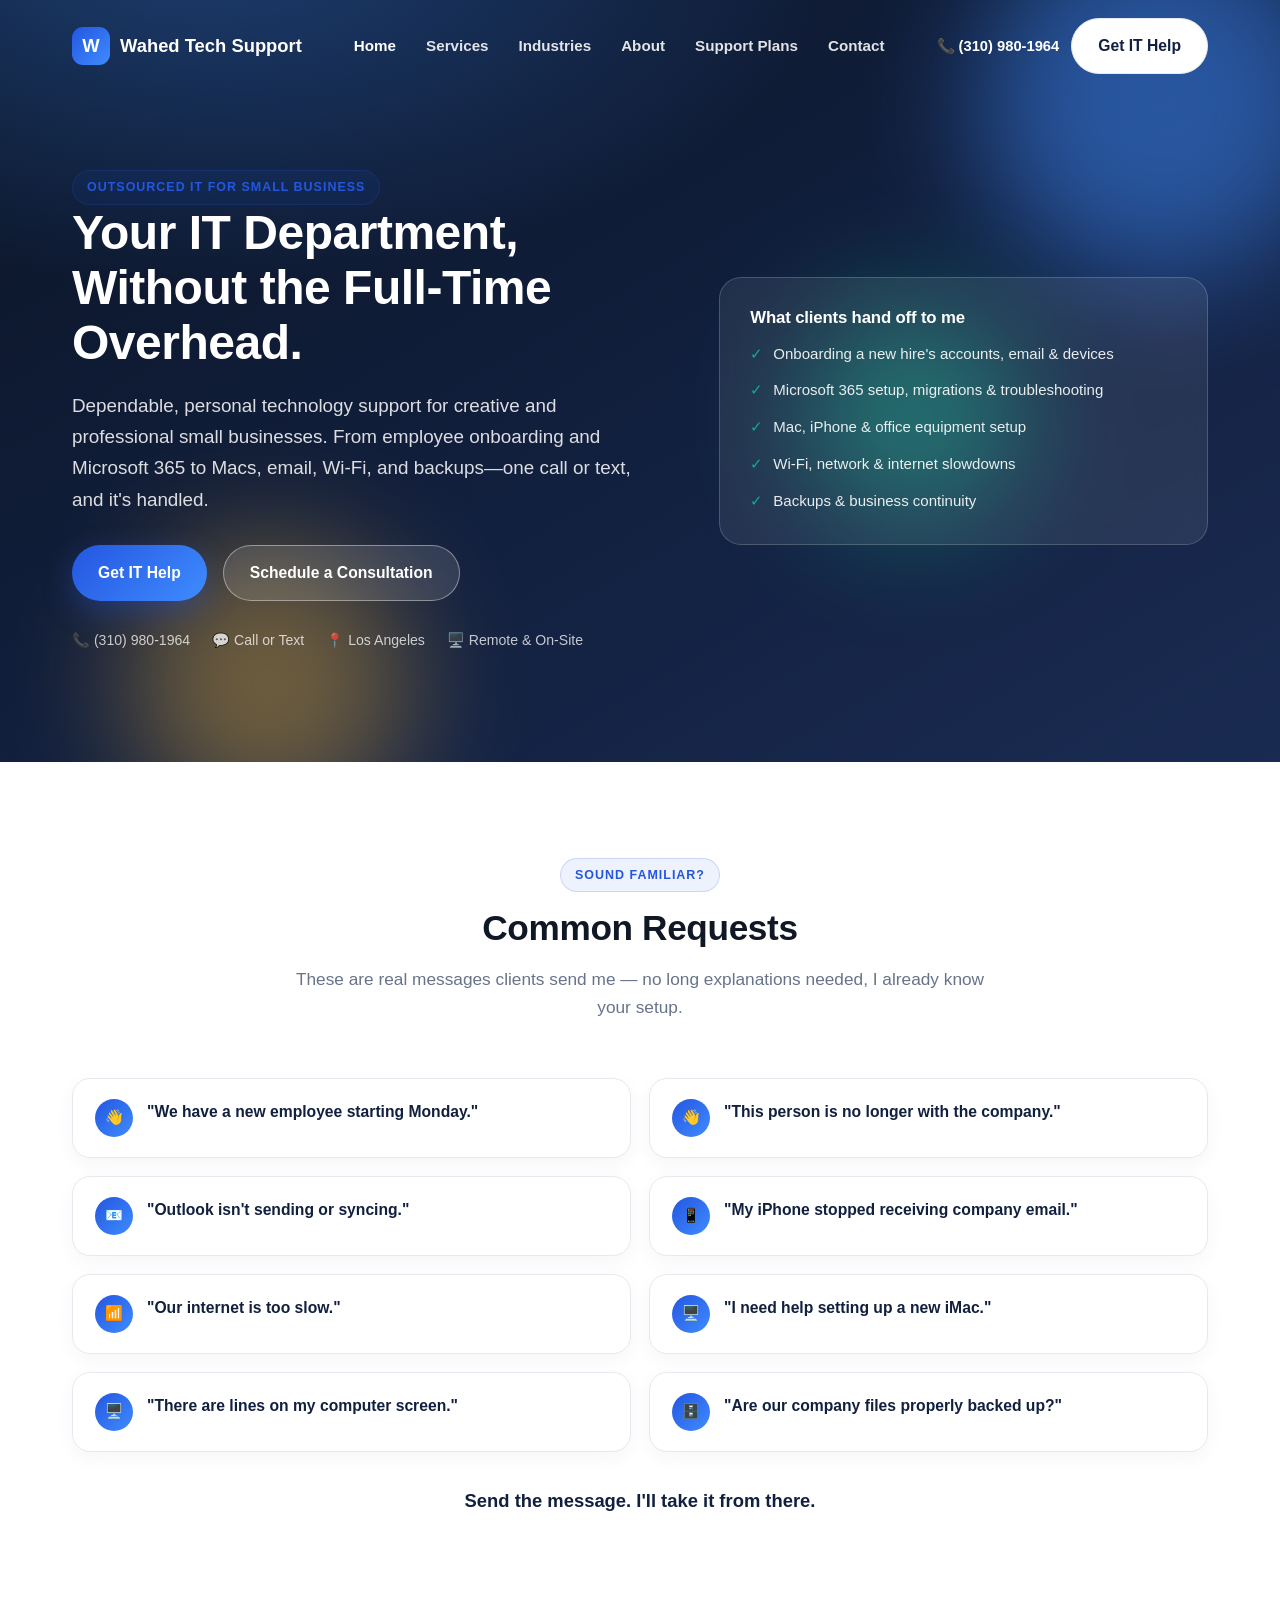
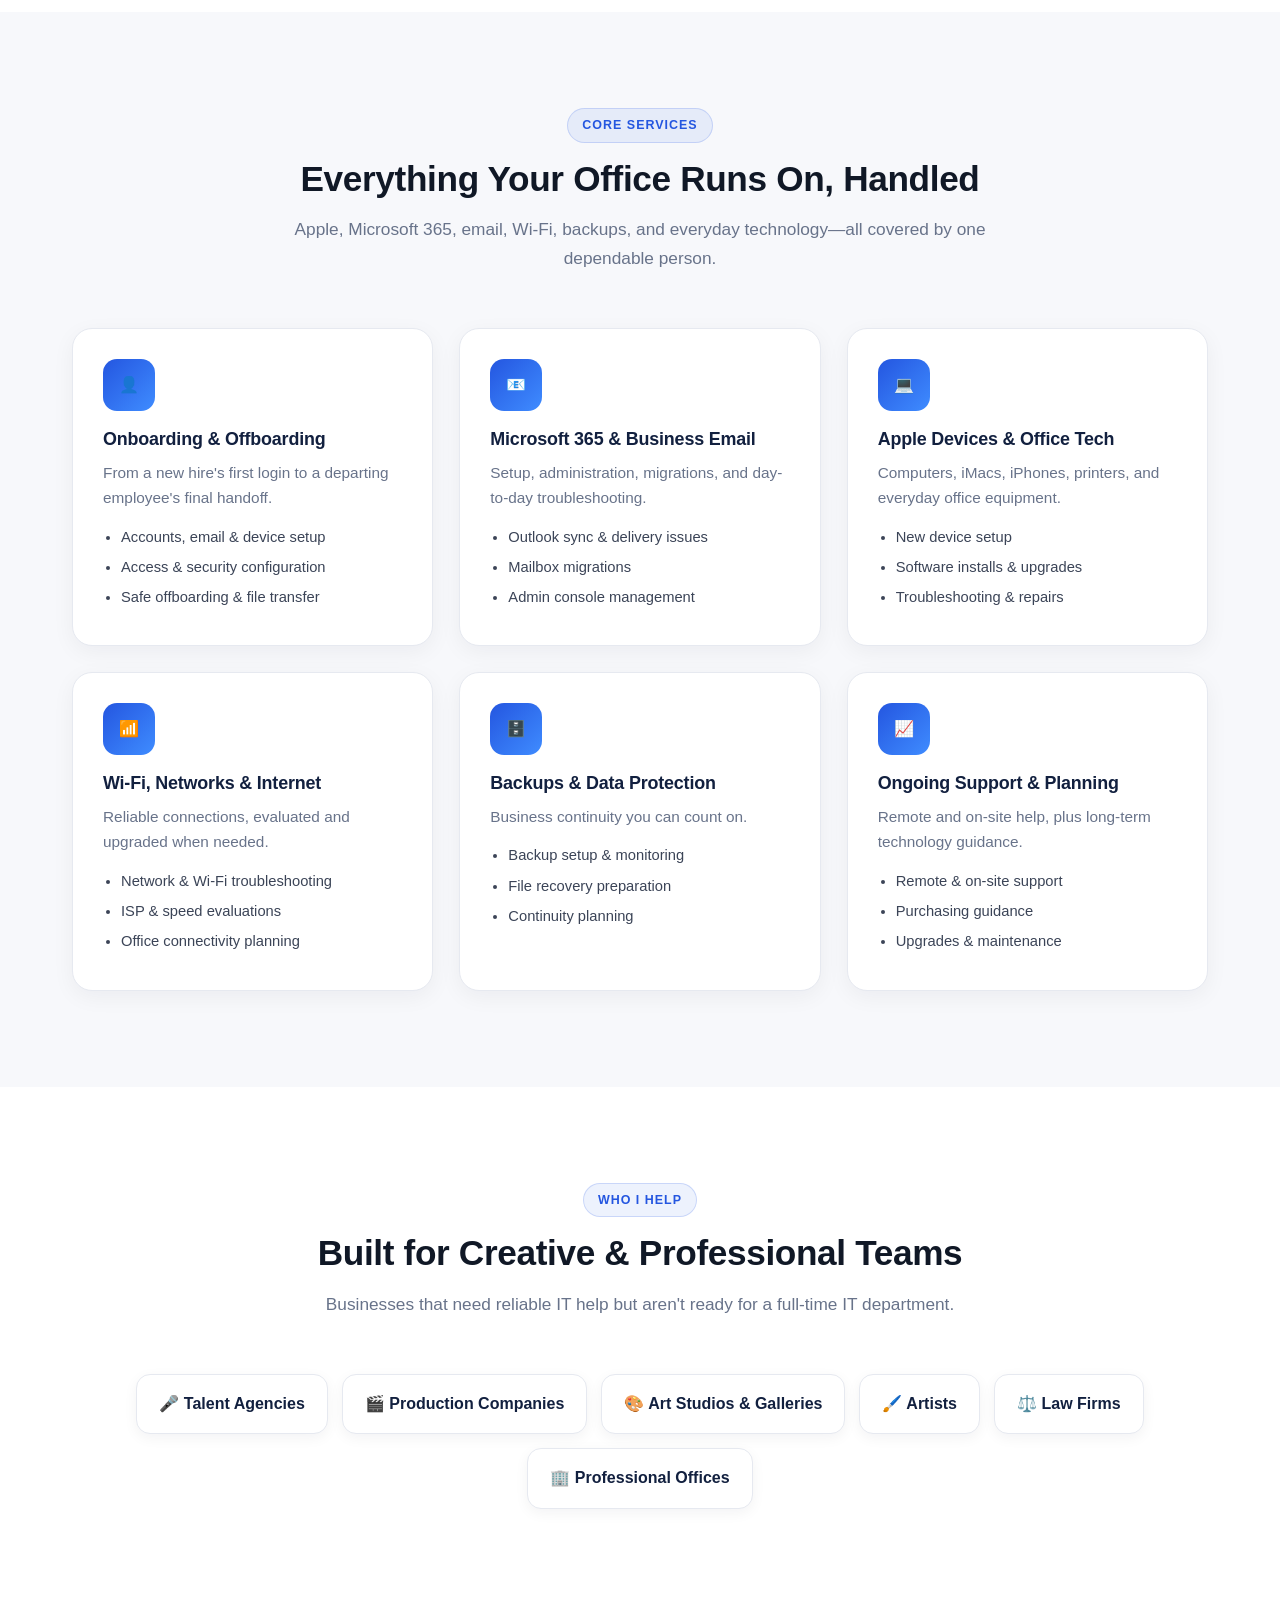
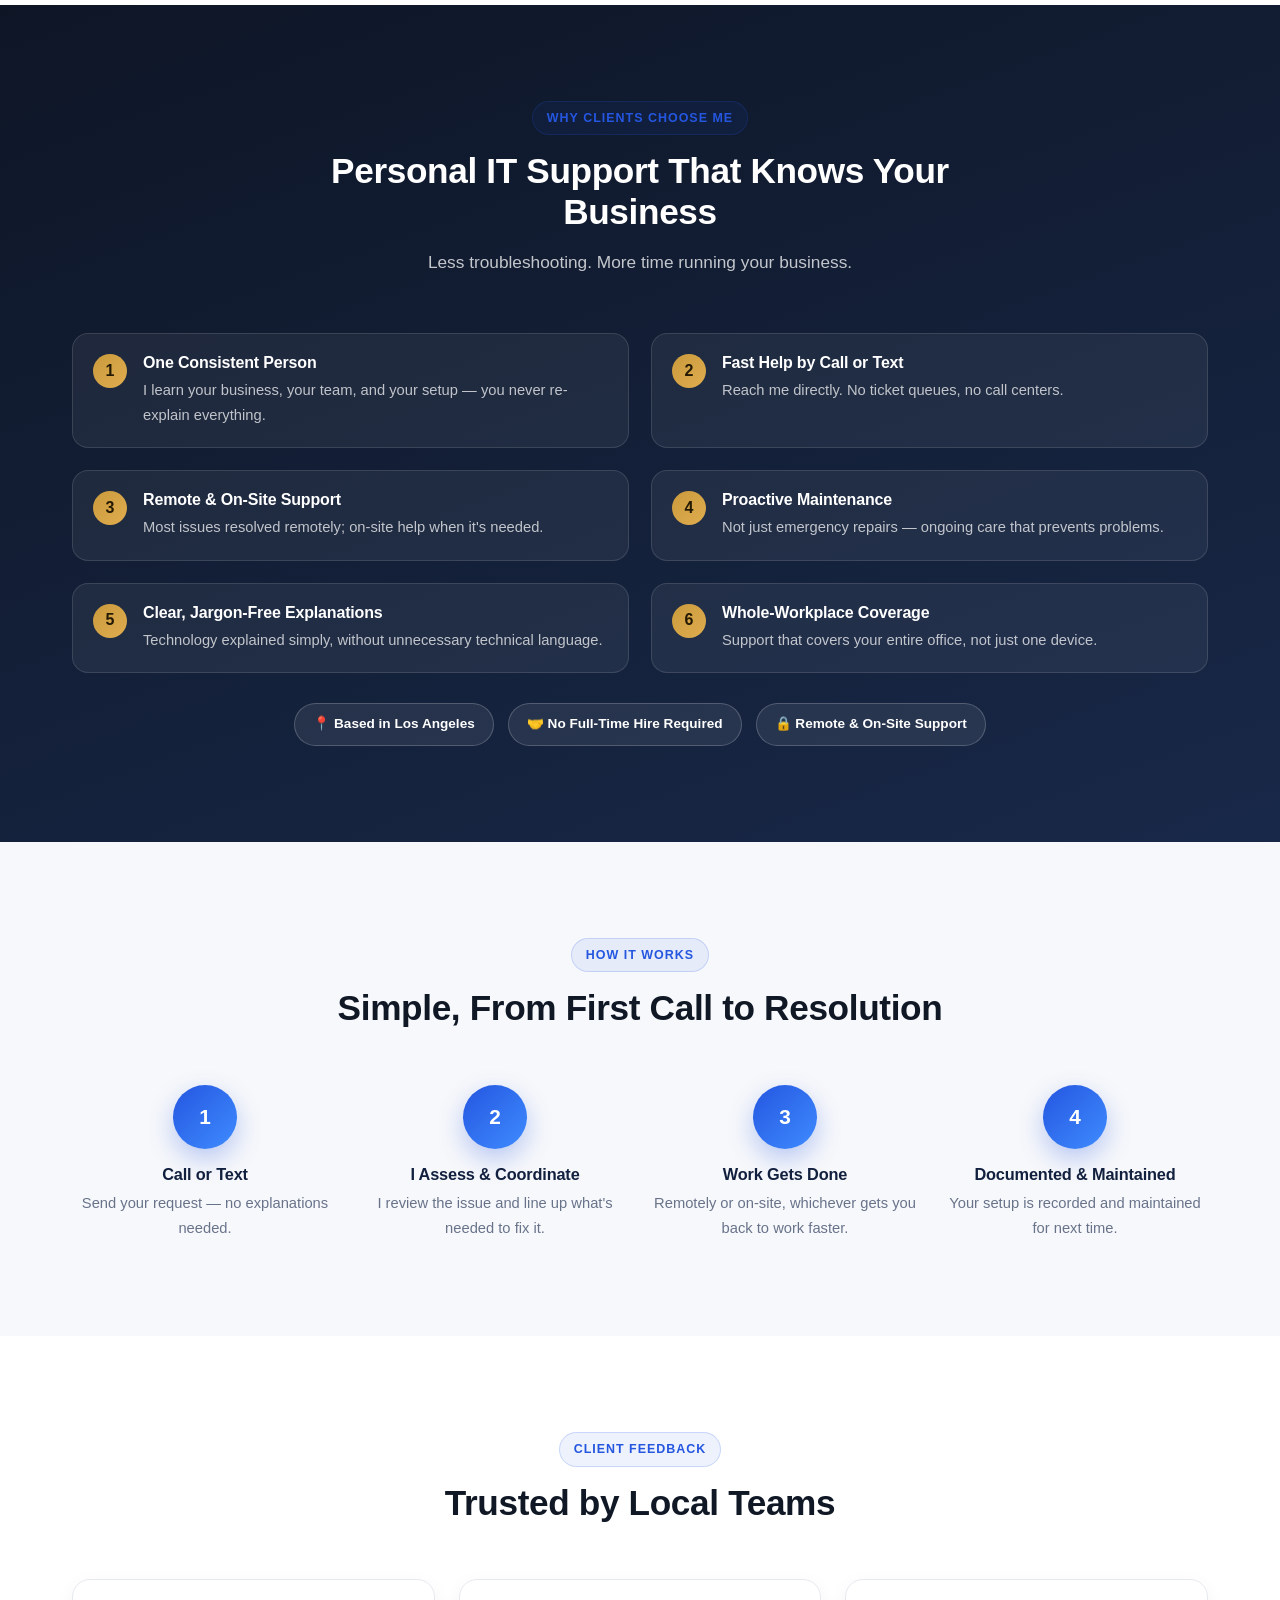
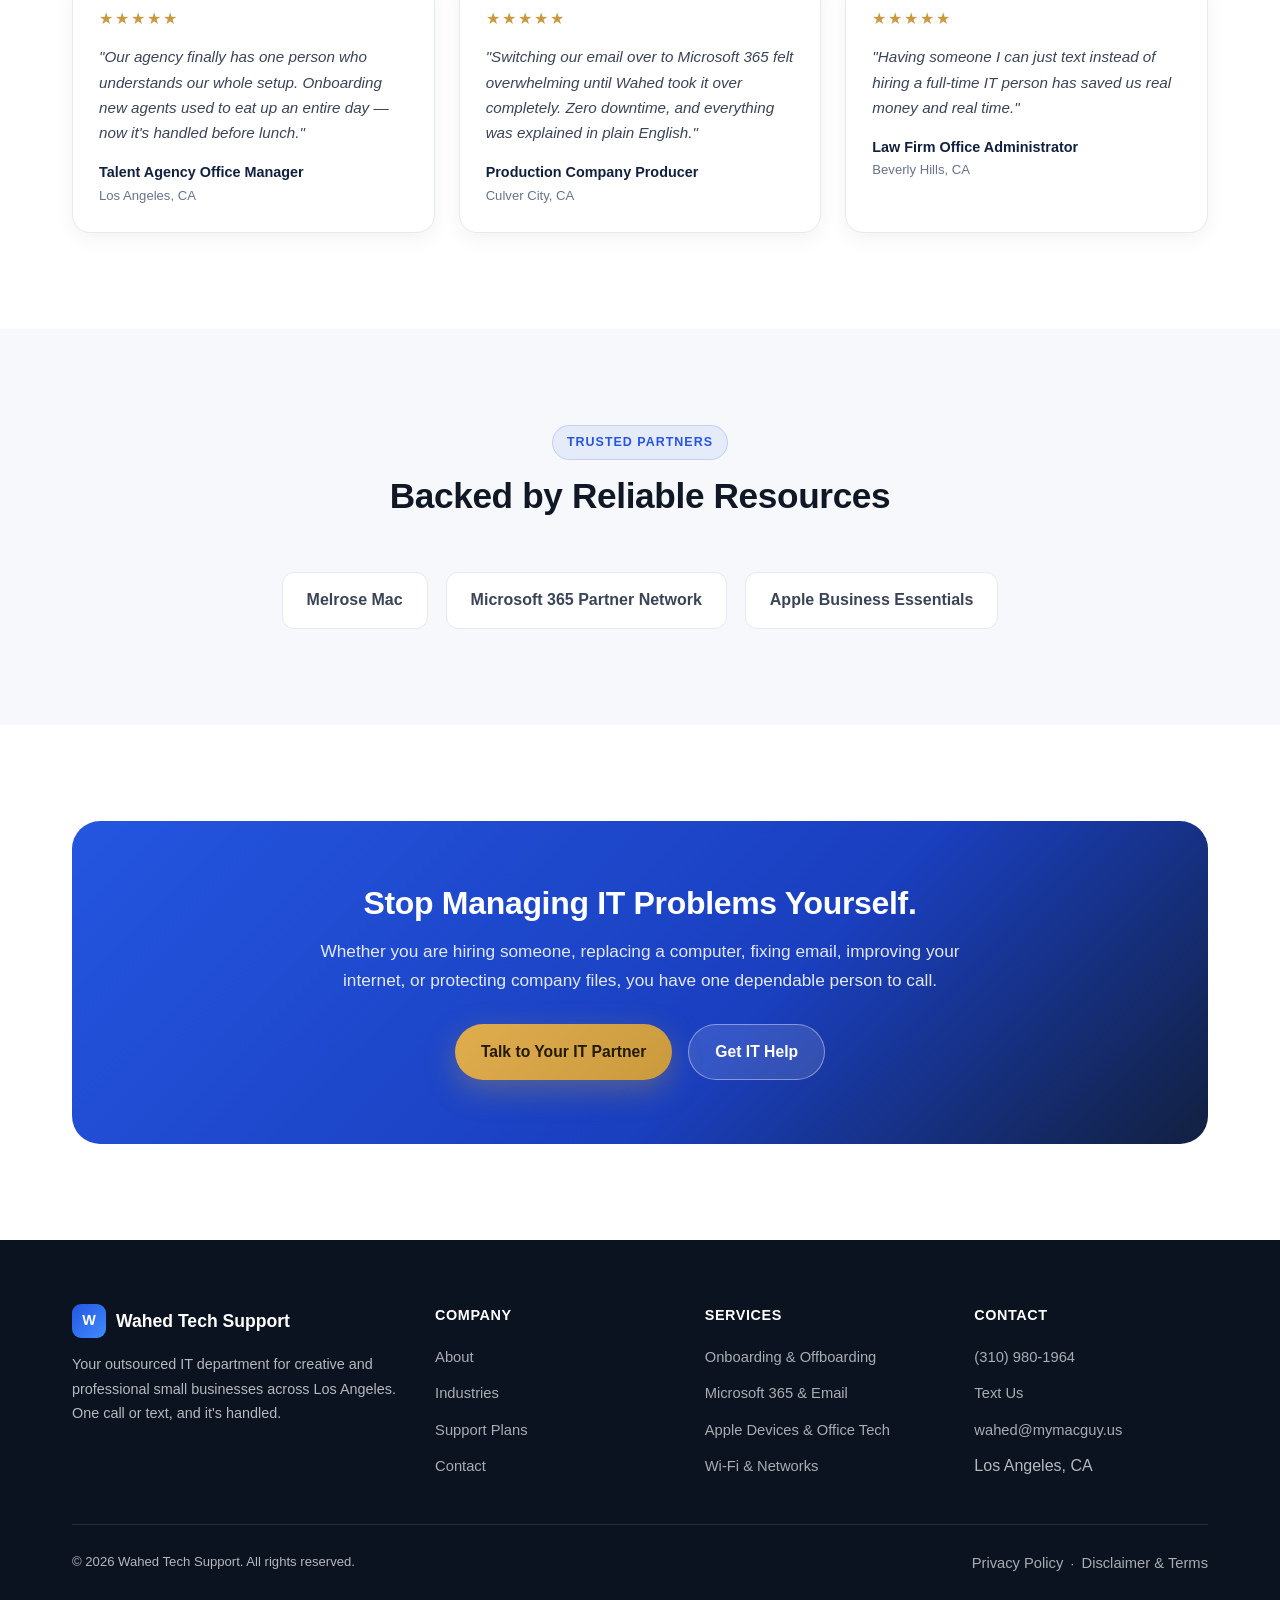
==== commit e6db1b8f: "Reposition site as outsourced IT department for small businesses" ====
--- a/index.html
+++ b/index.html
@@ -3,566 +3,278 @@
 <head>
 <meta charset="UTF-8">
 <meta name="viewport" content="width=device-width, initial-scale=1.0">
-<title>Mac &amp; iPhone Repair Los Angeles | Same-Day Apple Support | mymacguy.us</title>
-<meta name="description" content="Same-day Apple tech support in Los Angeles. Mac repair, iPhone &amp; iPad help, Wi-Fi fixes, iCloud setup, virus removal and on-site service from Wahed. Free diagnostics, no upsells, no ticket queue. Call or text (310) 980-1964.">
-<meta name="keywords" content="Mac repair Los Angeles, Apple support near me, iPhone repair LA, MacBook repair Los Angeles, computer repair Los Angeles, Genius Bar alternative, on-site Mac technician, iCloud help, Wi-Fi setup Los Angeles, small business IT support LA, Apple consultant Los Angeles, same day Mac repair">
-<meta name="robots" content="index, follow, max-image-preview:large">
-<meta name="author" content="Wahed Tech Support">
+<title>Outsourced IT Support for Small Businesses in Los Angeles | Wahed Tech Support</title>
+<meta name="description" content="Your IT department without the full-time overhead. Personal, on-call IT support for talent agencies, production companies, studios, and law firms in Los Angeles — Microsoft 365, Apple devices, email, Wi-Fi, backups, onboarding and offboarding.">
+<meta name="keywords" content="small business IT support, outsourced IT support Los Angeles, Microsoft 365 support, Mac business support, IT support for creative businesses, on-call IT department, Apple business IT support">
+<link rel="canonical" href="https://mymacguy.us/">
+<meta name="robots" content="index, follow">
 <meta name="geo.region" content="US-CA">
 <meta name="geo.placename" content="Los Angeles">
-<link rel="canonical" href="https://mymacguy.us/">
 <meta property="og:type" content="website">
+<meta property="og:title" content="Your IT Department, Without the Full-Time Overhead | Wahed Tech Support">
+<meta property="og:description" content="Personal, on-call IT support for creative and professional small businesses in Los Angeles. One call or text, and it's handled.">
 <meta property="og:url" content="https://mymacguy.us/">
-<meta property="og:title" content="Mac &amp; iPhone Repair Los Angeles | Same-Day Apple Support">
-<meta property="og:description" content="One person. One call. Same-day Apple help across Greater Los Angeles - Mac, iPhone, iPad, Wi-Fi, iCloud and smart home. Free diagnostics, no upsells.">
-<meta property="og:site_name" content="mymacguy.us">
+<meta property="og:site_name" content="Wahed Tech Support">
 <meta name="twitter:card" content="summary_large_image">
-<meta name="twitter:title" content="Mac &amp; iPhone Repair Los Angeles | mymacguy.us">
-<meta name="twitter:description" content="Same-day Apple tech support across Greater LA. Free diagnostics, no upsells, no ticket queue.">
-<meta name="theme-color" content="#0b1220">
+<meta name="twitter:title" content="Your IT Department, Without the Full-Time Overhead">
+<meta name="twitter:description" content="Personal, on-call IT support for creative and professional small businesses in Los Angeles.">
+<link rel="stylesheet" href="assets/style.css">
 <script type="application/ld+json">
 {
   "@context": "https://schema.org",
   "@type": "ProfessionalService",
-  "name": "mymacguy.us - Wahed Tech Support",
-  "url": "https://mymacguy.us/",
+  "name": "Wahed Tech Support",
+  "description": "Outsourced IT department for small creative and professional businesses in Los Angeles — Microsoft 365, Apple devices, email, Wi-Fi, backups, onboarding and offboarding.",
   "telephone": "+1-310-980-1964",
   "email": "wahed@mymacguy.us",
-  "description": "Same-day Apple technical support in Los Angeles: Mac repair, iPhone and iPad help, Wi-Fi and networking, iCloud and backups, security cleanup, smart home setup and one-on-one training.",
+  "url": "https://mymacguy.us",
+  "areaServed": [
+    {"@type": "City", "name": "Los Angeles"},
+    {"@type": "City", "name": "Beverly Hills"},
+    {"@type": "City", "name": "Santa Monica"},
+    {"@type": "City", "name": "West Hollywood"},
+    {"@type": "City", "name": "Culver City"},
+    {"@type": "City", "name": "Burbank"}
+  ],
   "priceRange": "$$",
-  "address": { "@type": "PostalAddress", "addressLocality": "Los Angeles", "addressRegion": "CA", "addressCountry": "US" },
-  "areaServed": [
-    { "@type": "City", "name": "Los Angeles" },
-    { "@type": "City", "name": "Santa Monica" },
-    { "@type": "City", "name": "Beverly Hills" },
-    { "@type": "City", "name": "West Hollywood" },
-    { "@type": "City", "name": "Culver City" },
-    { "@type": "City", "name": "Pasadena" }
-  ],
-  "openingHoursSpecification": {
-    "@type": "OpeningHoursSpecification",
-    "dayOfWeek": ["Monday","Tuesday","Wednesday","Thursday","Friday","Saturday","Sunday"],
-    "opens": "08:00",
-    "closes": "20:00"
-  },
-  "serviceType": ["Mac Repair","iPhone Support","Wi-Fi Networking","iCloud Setup","Data Backup","Smart Home Installation","IT Support"]
+  "knowsAbout": ["Microsoft 365", "Apple device support", "Business Wi-Fi", "Data backup", "Employee onboarding IT"]
 }
 </script>
-<style>
-:root{--ink:#0b1220;--blue:#2f6bff;--blue2:#00c2ff;--violet:#7c5cff;--mint:#00d4a0;--gray:#5b6478;--line:#e7eaf1;--bg:#f7f9fc}
-*{box-sizing:border-box;margin:0;padding:0}
-html{scroll-behavior:smooth}
-body{font-family:-apple-system,BlinkMacSystemFont,"Segoe UI",Inter,Arial,sans-serif;color:var(--ink);background:#fff;line-height:1.65;overflow-x:hidden}
-a{color:inherit}
-.wrap{max-width:1180px;margin:0 auto;padding:0 22px}
-.btn{display:inline-flex;align-items:center;gap:8px;padding:14px 24px;border-radius:999px;text-decoration:none;font-weight:700;font-size:.98rem;border:0;cursor:pointer;transition:transform .25s ease,box-shadow .25s ease,background .25s ease}
-.btn:hover{transform:translateY(-3px)}
-.btn-primary{background:linear-gradient(135deg,var(--blue),var(--violet));color:#fff;box-shadow:0 10px 30px rgba(47,107,255,.35)}
-.btn-primary:hover{box-shadow:0 16px 40px rgba(47,107,255,.45)}
-.btn-ghost{background:rgba(255,255,255,.12);color:#fff;border:1px solid rgba(255,255,255,.35)}
-.btn-light{background:#fff;color:var(--ink);box-shadow:0 8px 24px rgba(11,18,32,.12)}
-nav{position:fixed;top:0;left:0;right:0;z-index:60;transition:all .3s ease;padding:16px 0}
-nav.scrolled{background:rgba(255,255,255,.94);backdrop-filter:saturate(180%) blur(14px);box-shadow:0 4px 24px rgba(11,18,32,.08);padding:9px 0}
-.navrow{display:flex;align-items:center;justify-content:space-between;gap:18px;position:relative}
-.logo{font-weight:900;font-size:1.28rem;letter-spacing:-.5px;color:#fff;text-decoration:none;transition:color .3s}
-nav.scrolled .logo{color:var(--ink)}
-.logo em{font-style:normal;background:linear-gradient(90deg,var(--blue2),var(--violet));-webkit-background-clip:text;background-clip:text;-webkit-text-fill-color:transparent}
-.navlinks{display:flex;gap:26px;align-items:center}
-.navlinks a{color:rgba(255,255,255,.85);text-decoration:none;font-weight:600;font-size:.93rem;transition:color .25s}
-nav.scrolled .navlinks a{color:var(--gray)}
-.navlinks a:hover{color:var(--blue2)}
-nav.scrolled .navlinks a:hover{color:var(--blue)}
-.navcta{padding:11px 20px;font-size:.9rem}
-.burger{display:none;font-size:1.6rem;background:none;border:0;color:#fff;cursor:pointer}
-nav.scrolled .burger{color:var(--ink)}
-header.hero{position:relative;min-height:100vh;display:flex;align-items:center;background:radial-gradient(1200px 600px at 15% 15%,#16305e 0%,transparent 55%),radial-gradient(900px 600px at 85% 25%,#3b1d6e 0%,transparent 55%),linear-gradient(160deg,#070d1a 0%,#0b1428 45%,#101a35 100%);color:#fff;overflow:hidden;padding:130px 0 70px}
-.blob{position:absolute;border-radius:50%;filter:blur(70px);opacity:.5;animation:float 16s ease-in-out infinite}
-.blob.b1{width:420px;height:420px;background:#2f6bff;top:-90px;left:-80px}
-.blob.b2{width:360px;height:360px;background:#7c5cff;bottom:-100px;right:-60px;animation-delay:-5s}
-.blob.b3{width:280px;height:280px;background:#00c2ff;top:45%;right:22%;animation-delay:-9s;opacity:.32}
-@keyframes float{0%,100%{transform:translate(0,0) scale(1)}33%{transform:translate(40px,-45px) scale(1.09)}66%{transform:translate(-35px,30px) scale(.94)}}
-.grid-overlay{position:absolute;inset:0;background-image:linear-gradient(rgba(255,255,255,.045) 1px,transparent 1px),linear-gradient(90deg,rgba(255,255,255,.045) 1px,transparent 1px);background-size:56px 56px;-webkit-mask-image:radial-gradient(ellipse at 50% 40%,#000 25%,transparent 75%);mask-image:radial-gradient(ellipse at 50% 40%,#000 25%,transparent 75%)}
-.herogrid{position:relative;z-index:2;display:grid;grid-template-columns:1.15fr .85fr;gap:50px;align-items:center}
-.pill{display:inline-flex;align-items:center;gap:9px;background:rgba(0,212,160,.14);border:1px solid rgba(0,212,160,.4);color:#7ff3d2;padding:8px 16px;border-radius:999px;font-size:.8rem;font-weight:700;letter-spacing:.4px}
-.dot{width:8px;height:8px;border-radius:50%;background:var(--mint);animation:pulse 1.8s infinite}
-@keyframes pulse{0%{box-shadow:0 0 0 0 rgba(0,212,160,.7)}70%{box-shadow:0 0 0 12px rgba(0,212,160,0)}100%{box-shadow:0 0 0 0 rgba(0,212,160,0)}}
-h1{font-size:clamp(2.4rem,5.2vw,4rem);line-height:1.05;letter-spacing:-2px;margin:20px 0 18px;font-weight:900}
-h1 .grad{background:linear-gradient(100deg,var(--blue2),var(--violet) 60%,#ff8ad4);-webkit-background-clip:text;background-clip:text;-webkit-text-fill-color:transparent}
-.lede{font-size:1.14rem;color:#c3cde0;max-width:560px;margin-bottom:28px}
-.herobtns{display:flex;gap:14px;flex-wrap:wrap;margin-bottom:34px}
-.herostats{display:flex;gap:34px;flex-wrap:wrap;border-top:1px solid rgba(255,255,255,.14);padding-top:24px}
-.hs b{display:block;font-size:1.7rem;font-weight:900;background:linear-gradient(90deg,#fff,#9fc4ff);-webkit-background-clip:text;background-clip:text;-webkit-text-fill-color:transparent}
-.hs span{font-size:.78rem;color:#9fabc4;letter-spacing:.3px}
-.heroCard{position:relative;background:rgba(255,255,255,.06);border:1px solid rgba(255,255,255,.16);border-radius:22px;padding:24px;backdrop-filter:blur(14px);box-shadow:0 30px 70px rgba(0,0,0,.45);animation:rise 1s ease both}
-@keyframes rise{from{opacity:0;transform:translateY(30px)}to{opacity:1;transform:translateY(0)}}
-.heroCard h3{font-size:.78rem;letter-spacing:1.4px;color:#8fa3c4;text-transform:uppercase;margin-bottom:14px}
-.tick{display:flex;align-items:center;gap:12px;padding:12px 14px;border-radius:14px;background:rgba(255,255,255,.05);margin-bottom:10px;border:1px solid rgba(255,255,255,.07);transition:transform .25s,background .25s}
-.tick:hover{transform:translateX(6px);background:rgba(47,107,255,.16)}
-.tick .em{font-size:1.35rem}
-.tick b{display:block;font-size:.95rem}
-.tick small{color:#93a3bd;font-size:.79rem}
-.badge{margin-left:auto;font-size:.65rem;font-weight:800;letter-spacing:.5px;padding:5px 10px;border-radius:999px;background:rgba(0,212,160,.16);color:#6ff0cd;border:1px solid rgba(0,212,160,.32);white-space:nowrap}
-section{padding:92px 0}
-.tag{display:block;text-align:center;color:var(--blue);font-weight:800;letter-spacing:2px;font-size:.78rem;text-transform:uppercase;margin-bottom:12px}
-h2{font-size:clamp(1.9rem,3.6vw,2.7rem);text-align:center;letter-spacing:-1.2px;font-weight:900;line-height:1.15}
-.sub{text-align:center;color:var(--gray);max-width:640px;margin:14px auto 46px;font-size:1.04rem}
-.reveal{opacity:0;transform:translateY(34px);transition:opacity .7s cubic-bezier(.2,.7,.3,1),transform .7s cubic-bezier(.2,.7,.3,1)}
-.reveal.in{opacity:1;transform:none}
-.trustbar{background:var(--ink);color:#fff;padding:26px 0}
-.trustrow{display:flex;justify-content:space-between;gap:24px;flex-wrap:wrap;align-items:center}
-.trustitem{display:flex;align-items:center;gap:10px;font-size:.9rem;color:#cdd7ea;font-weight:600}
-.trustitem .em{font-size:1.25rem}
-.ai{background:linear-gradient(165deg,#0b1220 0%,#152047 55%,#221a4d 100%);color:#fff;position:relative;overflow:hidden}
-.ai .tag{color:var(--blue2)}
-.ai h2{color:#fff}
-.ai .sub{color:#b9c6de}
-.aibox{max-width:840px;margin:0 auto;background:rgba(255,255,255,.055);border:1px solid rgba(255,255,255,.14);border-radius:24px;padding:26px;backdrop-filter:blur(12px);box-shadow:0 30px 80px rgba(0,0,0,.4)}
-.aihead{display:flex;align-items:center;gap:12px;margin-bottom:16px}
-.avatar{width:44px;height:44px;border-radius:13px;background:linear-gradient(135deg,var(--blue),var(--violet));display:grid;place-items:center;font-size:1.3rem;box-shadow:0 8px 22px rgba(47,107,255,.4)}
-.aihead b{font-size:1.02rem}
-.aihead small{display:block;color:#93a3bd;font-size:.78rem}
-.chips{display:flex;gap:9px;flex-wrap:wrap;margin-bottom:16px}
-.chip{background:rgba(255,255,255,.07);border:1px solid rgba(255,255,255,.16);color:#dbe4f5;padding:8px 14px;border-radius:999px;font-size:.83rem;cursor:pointer;transition:.22s;font-weight:600;font-family:inherit}
-.chip:hover{background:rgba(47,107,255,.28);border-color:rgba(47,107,255,.6);transform:translateY(-2px)}
-.airow{display:flex;gap:10px;flex-wrap:wrap}
-#aiInput{flex:1;min-width:240px;padding:15px 18px;border-radius:14px;border:1px solid rgba(255,255,255,.18);background:rgba(255,255,255,.06);color:#fff;font-size:1rem;outline:none;font-family:inherit}
-#aiInput::placeholder{color:#8595b1}
-#aiInput:focus{border-color:var(--blue2);box-shadow:0 0 0 4px rgba(0,194,255,.16)}
-#aiOut{margin-top:18px;display:none}
-#aiOut.show{display:block;animation:rise .5s ease both}
-.answer{background:rgba(255,255,255,.05);border:1px solid rgba(255,255,255,.13);border-left:3px solid var(--blue2);border-radius:16px;padding:20px 22px}
-.answer h4{font-size:1.06rem;margin-bottom:12px;color:#eaf1ff}
-.answer ol{margin:0 0 4px 18px;color:#c6d2e8}
-.answer ol li{margin-bottom:9px;font-size:.96rem}
-.answer .note{margin-top:14px;font-size:.85rem;color:#8fa0bd}
-.escalate{margin-top:16px;background:linear-gradient(135deg,rgba(47,107,255,.18),rgba(124,92,255,.18));border:1px solid rgba(124,92,255,.35);border-radius:16px;padding:18px 20px;display:flex;gap:14px;align-items:center;flex-wrap:wrap;justify-content:space-between}
-.escalate p{font-size:.95rem;color:#dbe4f5;margin:0;max-width:420px}
-.escalate b{color:#fff}
-.escbtns{display:flex;gap:10px;flex-wrap:wrap}
-.typing{display:inline-flex;gap:5px;padding:10px 0}
-.typing i{width:8px;height:8px;border-radius:50%;background:var(--blue2);animation:blink 1.2s infinite}
-.typing i:nth-child(2){animation-delay:.2s}
-.typing i:nth-child(3){animation-delay:.4s}
-@keyframes blink{0%,60%,100%{opacity:.25;transform:translateY(0)}30%{opacity:1;transform:translateY(-5px)}}
-.grid3{display:grid;grid-template-columns:repeat(auto-fit,minmax(290px,1fr));gap:22px}
-.card{background:#fff;border:1px solid var(--line);border-radius:20px;padding:28px;transition:transform .35s cubic-bezier(.2,.7,.3,1),box-shadow .35s,border-color .35s;position:relative;overflow:hidden}
-.card:before{content:"";position:absolute;inset:0 0 auto 0;height:3px;background:linear-gradient(90deg,var(--blue),var(--violet));transform:scaleX(0);transform-origin:left;transition:transform .4s}
-.card:hover{transform:translateY(-8px);box-shadow:0 26px 60px rgba(11,18,32,.12);border-color:transparent}
-.card:hover:before{transform:scaleX(1)}
-.card .ico{width:52px;height:52px;border-radius:15px;display:grid;place-items:center;font-size:1.5rem;background:linear-gradient(135deg,#eef3ff,#f3edff);margin-bottom:16px}
-.card h3{font-size:1.13rem;margin-bottom:9px;letter-spacing:-.3px}
-.card p{color:var(--gray);font-size:.95rem}
-.card .fixlink{display:inline-block;margin-top:14px;font-size:.86rem;font-weight:800;color:var(--blue);text-decoration:none}
-.card .fixlink:hover{text-decoration:underline}
-.alt{background:var(--bg)}
-.tablewrap{overflow-x:auto;border-radius:20px;border:1px solid var(--line);background:#fff;box-shadow:0 18px 50px rgba(11,18,32,.06)}
-table{width:100%;border-collapse:collapse;min-width:700px}
-th,td{padding:15px 18px;text-align:left;border-bottom:1px solid var(--line);font-size:.93rem}
-thead th{background:var(--ink);color:#fff;font-size:.78rem;letter-spacing:1px;text-transform:uppercase}
-tbody tr:hover{background:#f6f9ff}
-td b{color:var(--ink)}
-.yes{color:#0a9d6e;font-weight:800}
-.no{color:#c2384a;font-weight:700}
-.mid{color:#b07b12;font-weight:700}
-.rev{display:grid;grid-template-columns:repeat(auto-fit,minmax(300px,1fr));gap:22px}
-.review{background:#fff;border:1px solid var(--line);border-radius:20px;padding:26px;transition:transform .35s,box-shadow .35s}
-.review:hover{transform:translateY(-6px);box-shadow:0 22px 50px rgba(11,18,32,.1)}
-.stars{color:#f5a524;letter-spacing:2px;margin-bottom:12px}
-.review p{color:#3b4557;font-size:.97rem;font-style:italic}
-.who{display:flex;align-items:center;gap:12px;margin-top:18px}
-.who .av{width:42px;height:42px;border-radius:50%;background:linear-gradient(135deg,var(--blue),var(--violet));color:#fff;display:grid;place-items:center;font-weight:800}
-.who b{display:block;font-size:.93rem}
-.who small{color:var(--gray);font-size:.82rem}
-.partners{display:flex;gap:18px;flex-wrap:wrap;justify-content:center}
-.plogo{background:#fff;border:1px solid var(--line);border-radius:16px;padding:16px 24px;font-weight:800;color:#41506b;letter-spacing:.3px;transition:.3s;display:flex;align-items:center;gap:10px;font-size:.95rem}
-.plogo:hover{transform:translateY(-5px);box-shadow:0 18px 40px rgba(11,18,32,.1);color:var(--blue)}
-.aboutgrid{display:grid;grid-template-columns:.8fr 1.2fr;gap:46px;align-items:center}
-.photoframe{position:relative;border-radius:24px;overflow:hidden;background:linear-gradient(150deg,#16305e,#3b1d6e);aspect-ratio:4/5;display:grid;place-items:center;box-shadow:0 30px 70px rgba(11,18,32,.28)}
-.photoframe .initials{font-size:5rem;font-weight:900;color:rgba(255,255,255,.92);letter-spacing:-3px}
-.photoframe .cap{position:absolute;bottom:0;left:0;right:0;padding:16px 18px;background:linear-gradient(transparent,rgba(0,0,0,.78));color:#fff;font-size:.85rem}
-.chipsrow{display:flex;gap:10px;flex-wrap:wrap;margin:18px 0}
-.minichip{background:#eef3ff;color:#2a4a9c;padding:8px 14px;border-radius:999px;font-size:.83rem;font-weight:700}
-.aboutlist{list-style:none;margin-top:18px}
-.aboutlist li{display:flex;gap:13px;padding:13px 0;border-bottom:1px dashed var(--line)}
-.aboutlist .em{font-size:1.2rem}
-.aboutlist b{display:block;font-size:.98rem}
-.aboutlist span{color:var(--gray);font-size:.92rem}
-.contact{background:linear-gradient(160deg,#070d1a,#101a35 60%,#1b1440);color:#fff;position:relative;overflow:hidden}
-.contact h2{color:#fff}
-.contact .tag{color:var(--blue2)}
-.contact .sub{color:#b9c6de}
-.cgrid{display:grid;grid-template-columns:1fr 1fr;gap:30px;position:relative;z-index:2}
-.cbox{background:rgba(255,255,255,.06);border:1px solid rgba(255,255,255,.15);border-radius:22px;padding:26px;backdrop-filter:blur(10px)}
-.cline{display:flex;align-items:center;gap:15px;padding:15px;border-radius:15px;background:rgba(255,255,255,.05);margin-bottom:12px;text-decoration:none;color:#fff;transition:.28s;border:1px solid rgba(255,255,255,.08)}
-.cline:hover{background:rgba(47,107,255,.22);transform:translateX(6px)}
-.cline .em{font-size:1.4rem}
-.cline b{display:block;font-size:1.02rem}
-.cline small{color:#9fb0cc;font-size:.82rem}
-.mapframe{border-radius:22px;overflow:hidden;border:1px solid rgba(255,255,255,.16);min-height:360px}
-.mapframe iframe{width:100%;height:100%;min-height:360px;border:0;display:block;filter:grayscale(.2) contrast(1.05)}
-footer{background:#050a14;color:#8ea0bd;padding:56px 0 28px;font-size:.9rem}
-.frow{display:grid;grid-template-columns:1.5fr 1fr 1fr;gap:34px;margin-bottom:32px}
-footer h4{color:#fff;font-size:.94rem;margin-bottom:14px;letter-spacing:.4px}
-footer a{color:#8ea0bd;text-decoration:none;display:block;margin-bottom:9px;transition:.22s}
-footer a:hover{color:var(--blue2)}
-.fbot{border-top:1px solid rgba(255,255,255,.1);padding-top:20px;display:flex;justify-content:space-between;gap:16px;flex-wrap:wrap;font-size:.83rem}
-.sticky-call{position:fixed;bottom:16px;right:16px;z-index:70;display:none}
-@media(max-width:900px){
-.herogrid,.aboutgrid,.cgrid{grid-template-columns:1fr}
-.frow{grid-template-columns:1fr}
-.navlinks{display:none}
-.burger{display:block}
-.navlinks.open{display:flex;position:absolute;top:calc(100% + 12px);left:0;right:0;flex-direction:column;background:#fff;padding:18px 22px;gap:14px;border-radius:16px;box-shadow:0 16px 40px rgba(11,18,32,.16)}
-.navlinks.open a{color:var(--ink)}
-.navcta{display:none}
-.sticky-call{display:block}
-section{padding:66px 0}
-.trustrow{justify-content:flex-start}
-}
-</style>
 </head>
-<body>
-
-<nav id="nav">
-  <div class="wrap navrow">
-    <a href="#top" class="logo">mymacguy<em>.us</em></a>
-    <div class="navlinks" id="navlinks">
-      <a href="#fixit">Free Self-Help</a>
-      <a href="#services">Services</a>
-      <a href="#compare">Compare</a>
-      <a href="#reviews">Reviews</a>
-      <a href="#about">About</a>
-      <a href="#contact">Contact</a>
-    </div>
-    <a class="btn btn-primary navcta" href="tel:+13109801964">Call (310) 980-1964</a>
-    <button class="burger" id="burger" aria-label="Open menu">&#9776;</button>
-  </div>
-</nav>
-
-<header class="hero" id="top">
-  <div class="blob b1"></div>
-  <div class="blob b2"></div>
-  <div class="blob b3"></div>
-  <div class="grid-overlay"></div>
-  <div class="wrap herogrid">
+<body><header class="site">
+  <div class="wrap">
+    <a href="index.html" class="brand"><span class="mark">W</span>Wahed Tech Support</a>
+    <nav class="links">
+      <a href="index.html">Home</a>
+      <a href="services.html">Services</a>
+      <a href="industries.html">Industries</a>
+      <a href="about.html">About</a>
+      <a href="support-plans.html">Support Plans</a>
+      <a href="contact.html">Contact</a>
+    </nav>
+    <div class="nav-cta">
+      <a href="tel:+13109801964" class="nav-call">📞 (310) 980-1964</a>
+      <a href="contact.html" class="btn btn-outline">Get IT Help</a>
+    </div>
+    <button class="burger" aria-label="Open menu">
+      <svg width="26" height="26" viewBox="0 0 24 24" fill="none" stroke="currentColor" stroke-width="2"><line x1="3" y1="6" x2="21" y2="6"/><line x1="3" y1="12" x2="21" y2="12"/><line x1="3" y1="18" x2="21" y2="18"/></svg>
+    </button>
+  </div>
+</header>
+<div class="mobile-menu">
+  <button class="close-x" aria-label="Close menu">✕</button>
+  <a href="index.html">Home</a>
+  <a href="services.html">Services</a>
+  <a href="industries.html">Industries</a>
+  <a href="about.html">About</a>
+  <a href="support-plans.html">Support Plans</a>
+  <a href="contact.html">Contact</a>
+  <a href="tel:+13109801964" class="btn btn-primary" style="margin-top:14px">Call (310) 980-1964</a>
+</div>
+<section class="hero">
+  <div class="blob b1"></div><div class="blob b2"></div><div class="blob b3"></div>
+  <div class="wrap hero-grid">
     <div>
-      <span class="pill"><span class="dot"></span> SAME-DAY APPLE SUPPORT &middot; GREATER LOS ANGELES</span>
-      <h1>Apple problems, <span class="grad">solved today.</span> Not in five days.</h1>
-      <p class="lede">Mac running slow? iPhone acting up? Wi-Fi dropping out? Start with the free self-help fixer below &mdash; and if it is still broken, Wahed answers the phone himself. No ticket numbers, no upsells, no waiting rooms.</p>
-      <div class="herobtns">
-        <a class="btn btn-primary" href="#fixit">&#9889; Try Free Self-Help</a>
-        <a class="btn btn-ghost" href="tel:+13109801964">&#128222; Call Wahed Now</a>
-      </div>
-      <div class="herostats">
-        <div class="hs"><b>15+</b><span>YEARS APPLE EXPERIENCE</span></div>
-        <div class="hs"><b>$0</b><span>DIAGNOSTIC FEE</span></div>
-        <div class="hs"><b>1:1</b><span>ALWAYS THE SAME TECH</span></div>
-        <div class="hs"><b>7 days</b><span>A WEEK AVAILABILITY</span></div>
-      </div>
-    </div>
-    <div class="heroCard">
-      <h3>Available right now</h3>
-      <div class="tick"><span class="em">&#128187;</span><div><b>Mac Repair &amp; Diagnostics</b><small>Slow, frozen, will not boot</small></div><span class="badge">IN PERSON</span></div>
-      <div class="tick"><span class="em">&#128241;</span><div><b>iPhone &amp; iPad Support</b><small>Setup, transfers, updates</small></div><span class="badge">SAME DAY</span></div>
-      <div class="tick"><span class="em">&#128225;</span><div><b>Wi-Fi &amp; Networking</b><small>Dead zones, slow speeds</small></div><span class="badge">ON SITE</span></div>
-      <div class="tick"><span class="em">&#9729;&#65039;</span><div><b>iCloud &amp; Backups</b><small>Recovery, photo migration</small></div><span class="badge">REMOTE OK</span></div>
-      <div class="tick"><span class="em">&#128274;</span><div><b>Security &amp; Malware</b><small>Popups, account lockouts</small></div><span class="badge">URGENT</span></div>
-    </div>
-  </div>
-</header>
-
-<div class="trustbar">
-  <div class="wrap trustrow">
-    <div class="trustitem"><span class="em">&#9989;</span> Free diagnostics, always</div>
-    <div class="trustitem"><span class="em">&#128663;</span> We come to you across LA</div>
-    <div class="trustitem"><span class="em">&#128172;</span> Plain English, zero jargon</div>
-    <div class="trustitem"><span class="em">&#128176;</span> No commission, no upsells</div>
-    <div class="trustitem"><span class="em">&#127775;</span> 15+ years, thousands of fixes</div>
+      <span class="eyebrow">Outsourced IT for Small Business</span>
+      <h1>Your IT Department, Without the Full-Time Overhead.</h1>
+      <p class="lead">Dependable, personal technology support for creative and professional small businesses. From employee onboarding and Microsoft 365 to Macs, email, Wi-Fi, and backups—one call or text, and it's handled.</p>
+      <div class="hero-actions">
+        <a href="contact.html" class="btn btn-primary">Get IT Help</a>
+        <a href="contact.html#consult" class="btn btn-ghost">Schedule a Consultation</a>
+      </div>
+      <div class="hero-trust">
+        <span>📞 (310) 980-1964</span>
+        <span>💬 Call or Text</span>
+        <span>📍 Los Angeles</span>
+        <span>🖥️ Remote &amp; On-Site</span>
+      </div>
+    </div>
+    <div class="hero-card reveal">
+      <h3>What clients hand off to me</h3>
+      <ul>
+        <li><span class="ico">✓</span> Onboarding a new hire's accounts, email &amp; devices</li>
+        <li><span class="ico">✓</span> Microsoft 365 setup, migrations &amp; troubleshooting</li>
+        <li><span class="ico">✓</span> Mac, iPhone &amp; office equipment setup</li>
+        <li><span class="ico">✓</span> Wi-Fi, network &amp; internet slowdowns</li>
+        <li><span class="ico">✓</span> Backups &amp; business continuity</li>
+      </ul>
+    </div>
+  </div>
+</section>
+
+<section class="section" id="requests">
+  <div class="wrap">
+    <div class="section-head reveal">
+      <span class="eyebrow">Sound Familiar?</span>
+      <h2>Common Requests</h2>
+      <p>These are real messages clients send me — no long explanations needed, I already know your setup.</p>
+    </div>
+    <div class="msg-grid">
+      <div class="msg reveal"><div class="bub">👋</div><p>"We have a new employee starting Monday."</p></div>
+      <div class="msg reveal"><div class="bub">👋</div><p>"This person is no longer with the company."</p></div>
+      <div class="msg reveal"><div class="bub">📧</div><p>"Outlook isn't sending or syncing."</p></div>
+      <div class="msg reveal"><div class="bub">📱</div><p>"My iPhone stopped receiving company email."</p></div>
+      <div class="msg reveal"><div class="bub">📶</div><p>"Our internet is too slow."</p></div>
+      <div class="msg reveal"><div class="bub">🖥️</div><p>"I need help setting up a new iMac."</p></div>
+      <div class="msg reveal"><div class="bub">🖥️</div><p>"There are lines on my computer screen."</p></div>
+      <div class="msg reveal"><div class="bub">🗄️</div><p>"Are our company files properly backed up?"</p></div>
+    </div>
+    <p class="msg-follow reveal">Send the message. I'll take it from there.</p>
+  </div>
+</section>
+<section class="section tint" id="services-preview">
+  <div class="wrap">
+    <div class="section-head reveal">
+      <span class="eyebrow">Core Services</span>
+      <h2>Everything Your Office Runs On, Handled</h2>
+      <p>Apple, Microsoft 365, email, Wi-Fi, backups, and everyday technology—all covered by one dependable person.</p>
+    </div>
+    <div class="grid3">
+      <div class="card reveal" id="onboarding"><div class="ic">👤</div><h3>Onboarding &amp; Offboarding</h3><p>From a new hire's first login to a departing employee's final handoff.</p><ul><li>Accounts, email &amp; device setup</li><li>Access &amp; security configuration</li><li>Safe offboarding &amp; file transfer</li></ul></div>
+      <div class="card reveal" id="microsoft365"><div class="ic">📧</div><h3>Microsoft 365 &amp; Business Email</h3><p>Setup, administration, migrations, and day-to-day troubleshooting.</p><ul><li>Outlook sync &amp; delivery issues</li><li>Mailbox migrations</li><li>Admin console management</li></ul></div>
+      <div class="card reveal" id="apple"><div class="ic">💻</div><h3>Apple Devices &amp; Office Tech</h3><p>Computers, iMacs, iPhones, printers, and everyday office equipment.</p><ul><li>New device setup</li><li>Software installs &amp; upgrades</li><li>Troubleshooting &amp; repairs</li></ul></div>
+      <div class="card reveal" id="network"><div class="ic">📶</div><h3>Wi-Fi, Networks &amp; Internet</h3><p>Reliable connections, evaluated and upgraded when needed.</p><ul><li>Network &amp; Wi-Fi troubleshooting</li><li>ISP &amp; speed evaluations</li><li>Office connectivity planning</li></ul></div>
+      <div class="card reveal" id="backups"><div class="ic">🗄️</div><h3>Backups &amp; Data Protection</h3><p>Business continuity you can count on.</p><ul><li>Backup setup &amp; monitoring</li><li>File recovery preparation</li><li>Continuity planning</li></ul></div>
+      <div class="card reveal" id="planning"><div class="ic">📈</div><h3>Ongoing Support &amp; Planning</h3><p>Remote and on-site help, plus long-term technology guidance.</p><ul><li>Remote &amp; on-site support</li><li>Purchasing guidance</li><li>Upgrades &amp; maintenance</li></ul></div>
+    </div>
+  </div>
+</section>
+
+<section class="section" id="who">
+  <div class="wrap">
+    <div class="section-head reveal">
+      <span class="eyebrow">Who I Help</span>
+      <h2>Built for Creative &amp; Professional Teams</h2>
+      <p>Businesses that need reliable IT help but aren't ready for a full-time IT department.</p>
+    </div>
+    <div class="chip-row reveal">
+      <div class="chip">🎤 Talent Agencies</div>
+      <div class="chip">🎬 Production Companies</div>
+      <div class="chip">🎨 Art Studios &amp; Galleries</div>
+      <div class="chip">🖌️ Artists</div>
+      <div class="chip">⚖️ Law Firms</div>
+      <div class="chip">🏢 Professional Offices</div>
+    </div>
+  </div>
+</section>
+<section class="section dark" id="why">
+  <div class="wrap">
+    <div class="section-head reveal">
+      <span class="eyebrow">Why Clients Choose Me</span>
+      <h2>Personal IT Support That Knows Your Business</h2>
+      <p>Less troubleshooting. More time running your business.</p>
+    </div>
+    <div class="feat-list">
+      <div class="feat reveal"><div class="n">1</div><div><h4>One Consistent Person</h4><p>I learn your business, your team, and your setup — you never re-explain everything.</p></div></div>
+      <div class="feat reveal"><div class="n">2</div><div><h4>Fast Help by Call or Text</h4><p>Reach me directly. No ticket queues, no call centers.</p></div></div>
+      <div class="feat reveal"><div class="n">3</div><div><h4>Remote &amp; On-Site Support</h4><p>Most issues resolved remotely; on-site help when it's needed.</p></div></div>
+      <div class="feat reveal"><div class="n">4</div><div><h4>Proactive Maintenance</h4><p>Not just emergency repairs — ongoing care that prevents problems.</p></div></div>
+      <div class="feat reveal"><div class="n">5</div><div><h4>Clear, Jargon-Free Explanations</h4><p>Technology explained simply, without unnecessary technical language.</p></div></div>
+      <div class="feat reveal"><div class="n">6</div><div><h4>Whole-Workplace Coverage</h4><p>Support that covers your entire office, not just one device.</p></div></div>
+    </div>
+    <div class="trust-bar reveal">
+      <span class="trust-pill">📍 Based in Los Angeles</span>
+      <span class="trust-pill">🤝 No Full-Time Hire Required</span>
+      <span class="trust-pill">🔒 Remote &amp; On-Site Support</span>
+    </div>
+  </div>
+</section>
+
+<section class="section tint" id="how">
+  <div class="wrap">
+    <div class="section-head reveal">
+      <span class="eyebrow">How It Works</span>
+      <h2>Simple, From First Call to Resolution</h2>
+    </div>
+    <div class="steps">
+      <div class="step reveal"><div class="circ">1</div><h4>Call or Text</h4><p>Send your request — no explanations needed.</p></div>
+      <div class="step reveal"><div class="circ">2</div><h4>I Assess &amp; Coordinate</h4><p>I review the issue and line up what's needed to fix it.</p></div>
+      <div class="step reveal"><div class="circ">3</div><h4>Work Gets Done</h4><p>Remotely or on-site, whichever gets you back to work faster.</p></div>
+      <div class="step reveal"><div class="circ">4</div><h4>Documented &amp; Maintained</h4><p>Your setup is recorded and maintained for next time.</p></div>
+    </div>
+  </div>
+</section>
+<section class="section" id="reviews">
+  <div class="wrap">
+    <div class="section-head reveal"><span class="eyebrow">Client Feedback</span><h2>Trusted by Local Teams</h2></div>
+    <div class="rev-grid">
+      <div class="rev reveal"><div class="stars">★★★★★</div><p>"Our agency finally has one person who understands our whole setup. Onboarding new agents used to eat up an entire day — now it's handled before lunch."</p><div class="who">Talent Agency Office Manager<span>Los Angeles, CA</span></div></div>
+      <div class="rev reveal"><div class="stars">★★★★★</div><p>"Switching our email over to Microsoft 365 felt overwhelming until Wahed took it over completely. Zero downtime, and everything was explained in plain English."</p><div class="who">Production Company Producer<span>Culver City, CA</span></div></div>
+      <div class="rev reveal"><div class="stars">★★★★★</div><p>"Having someone I can just text instead of hiring a full-time IT person has saved us real money and real time."</p><div class="who">Law Firm Office Administrator<span>Beverly Hills, CA</span></div></div>
+    </div>
+  </div>
+</section>
+
+<section class="section tint" id="partners">
+  <div class="wrap">
+    <div class="section-head reveal"><span class="eyebrow">Trusted Partners</span><h2>Backed by Reliable Resources</h2></div>
+    <div class="partner-row reveal">
+      <div class="partner-badge">Melrose Mac</div>
+      <div class="partner-badge">Microsoft 365 Partner Network</div>
+      <div class="partner-badge">Apple Business Essentials</div>
+    </div>
+  </div>
+</section>
+
+<section class="section">
+  <div class="wrap">
+    <div class="cta-final reveal">
+      <h2>Stop Managing IT Problems Yourself.</h2>
+      <p>Whether you are hiring someone, replacing a computer, fixing email, improving your internet, or protecting company files, you have one dependable person to call.</p>
+      <div class="btn-row">
+        <a href="tel:+13109801964" class="btn btn-gold">Talk to Your IT Partner</a>
+        <a href="contact.html" class="btn btn-ghost">Get IT Help</a>
+      </div>
+    </div>
+  </div>
+</section>
+<footer>
+  <div class="wrap">
+    <div class="foot-grid">
+      <div>
+        <div class="foot-brand"><span class="mark" style="width:34px;height:34px;border-radius:9px;background:linear-gradient(135deg,#2456e0,#3f8cff);display:flex;align-items:center;justify-content:center;font-size:.9rem">W</span>Wahed Tech Support</div>
+        <p style="font-size:.9rem;line-height:1.7">Your outsourced IT department for creative and professional small businesses across Los Angeles. One call or text, and it's handled.</p>
+      </div>
+      <div>
+        <h5>Company</h5>
+        <ul>
+          <li><a href="about.html">About</a></li>
+          <li><a href="industries.html">Industries</a></li>
+          <li><a href="support-plans.html">Support Plans</a></li>
+          <li><a href="contact.html">Contact</a></li>
+        </ul>
+      </div>
+      <div>
+        <h5>Services</h5>
+        <ul>
+          <li><a href="services.html#onboarding">Onboarding &amp; Offboarding</a></li>
+          <li><a href="services.html#microsoft365">Microsoft 365 &amp; Email</a></li>
+          <li><a href="services.html#apple">Apple Devices &amp; Office Tech</a></li>
+          <li><a href="services.html#network">Wi-Fi &amp; Networks</a></li>
+        </ul>
+      </div>
+      <div>
+        <h5>Contact</h5>
+        <ul>
+          <li><a href="tel:+13109801964">(310) 980-1964</a></li>
+          <li><a href="sms:+13109801964">Text Us</a></li>
+          <li><a href="mailto:wahed@mymacguy.us">wahed@mymacguy.us</a></li>
+          <li>Los Angeles, CA</li>
+        </ul>
+      </div>
+    </div>
+    <div class="foot-bottom">
+      <span>© 2026 Wahed Tech Support. All rights reserved.</span>
+      <span><a href="privacy.html">Privacy Policy</a> &nbsp;·&nbsp; <a href="disclaimer.html">Disclaimer &amp; Terms</a></span>
+    </div>
+  </div>
+</footer>
+<div class="sticky-call">
+  <div class="row">
+    <a href="tel:+13109801964" class="btn btn-primary">📞 Call Now</a>
+    <a href="sms:+13109801964" class="btn btn-outline">💬 Text</a>
   </div>
 </div>
-
-<section class="ai" id="fixit">
-  <div class="wrap">
-    <span class="tag">Free Instant Help</span>
-    <h2>Describe your problem. Get a fix in seconds.</h2>
-    <p class="sub">Our guided troubleshooter walks you through the exact steps a technician tries first. Most everyday Apple issues get solved right here &mdash; free, instantly, without leaving this page.</p>
-    <div class="aibox reveal">
-      <div class="aihead">
-        <div class="avatar">&#129302;</div>
-        <div><b>Mac Guy Assistant</b><small>Guided Apple troubleshooting &middot; free &middot; no signup</small></div>
-      </div>
-      <div class="chips">
-        <button class="chip" data-q="My Mac is running really slow">Mac is slow</button>
-        <button class="chip" data-q="My Wi-Fi keeps dropping">Wi-Fi drops</button>
-        <button class="chip" data-q="My iPhone will not update">iPhone update stuck</button>
-        <button class="chip" data-q="iCloud storage is full">iCloud full</button>
-        <button class="chip" data-q="I forgot my Apple ID password">Locked out</button>
-        <button class="chip" data-q="I keep getting popups and my browser is hijacked">Popups / virus</button>
-        <button class="chip" data-q="My printer will not connect">Printer offline</button>
-        <button class="chip" data-q="My Mac will not turn on">Mac will not boot</button>
-      </div>
-      <div class="airow">
-        <input id="aiInput" type="text" placeholder="e.g. My MacBook fan is loud and everything is frozen..." aria-label="Describe your Apple problem">
-        <button class="btn btn-primary" id="aiGo">Get My Fix &#8594;</button>
-      </div>
-      <div id="aiOut"></div>
-    </div>
-  </div>
-</section>
-
-<section id="services">
-  <div class="wrap">
-    <span class="tag">Services</span>
-    <h2>Apple support for every device you own</h2>
-    <p class="sub">Mac repair, iPhone help, networking, security and smart home &mdash; delivered in your home or office anywhere in Greater Los Angeles, or remotely by screen share.</p>
-    <div class="grid3">
-      <article class="card reveal"><div class="ico">&#128187;</div><h3>Mac Repair &amp; Diagnostics</h3><p>Slow performance, spinning beachballs, crashes, startup failures and software conflicts &mdash; found fast and explained clearly. Hardware upgrades go through our partner Melrose Mac.</p><a class="fixlink" href="#fixit">Try a free self-fix first &#8594;</a></article>
-      <article class="card reveal"><div class="ico">&#128241;</div><h3>iPhone &amp; iPad Support</h3><p>New device setup, data transfers, stuck updates, storage problems, app crashes and battery behavior &mdash; sorted without the store queue.</p><a class="fixlink" href="#fixit">Try a free self-fix first &#8594;</a></article>
-      <article class="card reveal"><div class="ico">&#128225;</div><h3>Wi-Fi &amp; Home Networking</h3><p>Dead zones, dropping connections, slow speeds, mesh systems, range extenders and router replacement done properly the first time.</p><a class="fixlink" href="#fixit">Try a free self-fix first &#8594;</a></article>
-      <article class="card reveal"><div class="ico">&#9729;&#65039;</div><h3>iCloud, Backup &amp; Recovery</h3><p>Full iCloud configuration, Photo Library migrations, Time Machine backups and recovery of files you thought were gone for good.</p><a class="fixlink" href="#fixit">Try a free self-fix first &#8594;</a></article>
-      <article class="card reveal"><div class="ico">&#128274;</div><h3>Security, Malware &amp; Privacy</h3><p>Browser hijacks, scam popups, adware removal, Apple ID recovery, password managers and two-factor authentication set up correctly.</p><a class="fixlink" href="#fixit">Try a free self-fix first &#8594;</a></article>
-      <article class="card reveal"><div class="ico">&#127968;</div><h3>Smart Home &amp; Apple TV</h3><p>HomeKit, HomePod, Apple TV, Nest, Ring and connected lighting &mdash; installed, linked and actually working together.</p><a class="fixlink" href="#fixit">Try a free self-fix first &#8594;</a></article>
-      <article class="card reveal"><div class="ico">&#128421;&#65039;</div><h3>Small Business &amp; Microsoft 365</h3><p>Email migrations, shared printers, user accounts, file sharing and mixed Mac/PC offices supported by someone who has run enterprise IT.</p><a class="fixlink" href="#fixit">Try a free self-fix first &#8594;</a></article>
-      <article class="card reveal"><div class="ico">&#127891;</div><h3>One-on-One Training</h3><p>Patient, jargon-free coaching on your own devices &mdash; ideal for seniors, creatives and anyone switching to Mac for the first time.</p><a class="fixlink" href="#fixit">Try a free self-fix first &#8594;</a></article>
-      <article class="card reveal"><div class="ico">&#127381;</div><h3>New Device Setup &amp; Migration</h3><p>Brand new Mac or iPhone? Everything moved, configured, secured and organized exactly the way you like to work.</p><a class="fixlink" href="#fixit">Try a free self-fix first &#8594;</a></article>
-    </div>
-  </div>
-</section>
-
-<section class="alt" id="compare">
-  <div class="wrap">
-    <span class="tag">Compare</span>
-    <h2>Why people choose us over the big chains</h2>
-    <p class="sub">An honest side-by-side look at what you actually get when your Mac stops cooperating on a Tuesday afternoon.</p>
-    <div class="tablewrap reveal">
-      <table>
-        <thead><tr><th>What matters</th><th>mymacguy.us</th><th>Apple Genius Bar</th><th>Big-box tech squads</th></tr></thead>
-        <tbody>
-          <tr><td><b>Same-day availability</b></td><td class="yes">&#10003; Usually yes</td><td class="no">Often days out</td><td class="mid">Varies by store</td></tr>
-          <tr><td><b>Comes to your home or office</b></td><td class="yes">&#10003; Across Greater LA</td><td class="no">Store visit required</td><td class="mid">Limited or extra fee</td></tr>
-          <tr><td><b>Same technician every time</b></td><td class="yes">&#10003; Always Wahed</td><td class="no">Whoever is rostered</td><td class="no">Rotating staff</td></tr>
-          <tr><td><b>Knows your setup already</b></td><td class="yes">&#10003; Full history kept</td><td class="no">Start from scratch</td><td class="no">Start from scratch</td></tr>
-          <tr><td><b>Diagnostic fee</b></td><td class="yes">&#10003; Free</td><td class="mid">Varies</td><td class="mid">Often charged</td></tr>
-          <tr><td><b>Upsell pressure</b></td><td class="yes">&#10003; None</td><td class="mid">Some</td><td class="no">Built into the model</td></tr>
-          <tr><td><b>Direct phone and text access</b></td><td class="yes">&#10003; (310) 980-1964</td><td class="no">Call center queue</td><td class="no">Call center queue</td></tr>
-          <tr><td><b>Remote screen-share help</b></td><td class="yes">&#10003; Included</td><td class="mid">Limited</td><td class="mid">Sometimes</td></tr>
-          <tr><td><b>Free self-help troubleshooting</b></td><td class="yes">&#10003; Built into this page</td><td class="no">Support articles only</td><td class="no">Support articles only</td></tr>
-        </tbody>
-      </table>
-    </div>
-  </div>
-</section>
-
-<section id="reviews">
-  <div class="wrap">
-    <span class="tag">Client Stories</span>
-    <h2>Los Angeles keeps calling back</h2>
-    <p class="sub">Feedback from Mac owners, small offices and families across the LA basin.</p>
-    <div class="rev">
-      <div class="review reveal"><div class="stars">&#9733;&#9733;&#9733;&#9733;&#9733;</div><p>"Dead MacBook on a Friday afternoon and he still showed up the same day. Diagnosed in about twenty minutes and I was working again by dinner &mdash; no appointment needed."</p><div class="who"><div class="av">M</div><div><b>Michael R.</b><small>Brentwood, Los Angeles</small></div></div></div>
-      <div class="review reveal"><div class="stars">&#9733;&#9733;&#9733;&#9733;&#9733;</div><p>"After years of Genius Bar appointments, one hour with Wahed taught me more about my iPhone than all of them combined. He explains everything without making you feel silly."</p><div class="who"><div class="av">S</div><div><b>Sandra L.</b><small>Silver Lake, Los Angeles</small></div></div></div>
-      <div class="review reveal"><div class="stars">&#9733;&#9733;&#9733;&#9733;&#9733;</div><p>"Our whole studio runs on Macs and he has handled the networking, printers and migrations for three years now. He treats our problems like they are his own."</p><div class="who"><div class="av">J</div><div><b>James T.</b><small>West Hollywood, Los Angeles</small></div></div></div>
-    </div>
-  </div>
-</section>
-
-<section class="alt" id="partners">
-  <div class="wrap">
-    <span class="tag">Partners &amp; Platforms</span>
-    <h2>Working with the right people and tools</h2>
-    <p class="sub">Hardware upgrades and specialty work go to trusted local partners &mdash; never to whoever pays the highest commission.</p>
-    <div class="partners reveal">
-      <div class="plogo"><span>&#128295;</span> Melrose Mac</div>
-      <div class="plogo"><span>&#63743;</span> Apple Ecosystem</div>
-      <div class="plogo"><span>&#128231;</span> Microsoft 365</div>
-      <div class="plogo"><span>&#127968;</span> HomeKit</div>
-      <div class="plogo"><span>&#128225;</span> Mesh Wi-Fi Systems</div>
-      <div class="plogo"><span>&#128274;</span> Password Managers</div>
-    </div>
-  </div>
-</section>
-
-<section id="about">
-  <div class="wrap aboutgrid">
-    <div class="photoframe reveal">
-      <div class="initials">W</div>
-      <div class="cap">Wahed &middot; Apple specialist, Los Angeles</div>
-    </div>
-    <div class="reveal">
-      <span class="tag" style="text-align:left">About</span>
-      <h2 style="text-align:left">Hi, I am Wahed. Your Mac guy.</h2>
-      <p style="color:var(--gray);margin-top:14px">For more than fifteen years I have been the person Angelenos call when Apple gear misbehaves. Before going independent I ran IT operations at a major Los Angeles talent agency, so enterprise-grade troubleshooting comes standard &mdash; it just arrives at your kitchen table instead of a help desk.</p>
-      <p style="color:var(--gray);margin-top:12px">You will never be handed off to a queue, a script or a rotating technician. One person learns your setup, remembers it, and stays reachable by phone or text afterwards.</p>
-      <div class="chipsrow">
-        <span class="minichip">&#63743; Apple Specialist</span>
-        <span class="minichip">&#128205; Los Angeles Based</span>
-        <span class="minichip">&#128295; In-Person &amp; Remote</span>
-        <span class="minichip">&#127970; Enterprise Background</span>
-      </div>
-      <ul class="aboutlist">
-        <li><span class="em">&#127919;</span><div><b>No queue, no ticket number</b><span>You talk to the same person every call, every visit.</span></div></li>
-        <li><span class="em">&#128205;</span><div><b>Greater Los Angeles coverage</b><span>On-site across the LA basin, remote support anywhere.</span></div></li>
-        <li><span class="em">&#127970;</span><div><b>Enterprise-level experience</b><span>Years running IT for a major LA talent agency, applied personally.</span></div></li>
-        <li><span class="em">&#129309;</span><div><b>Free diagnostics, clear scope</b><span>You approve the work and the price before anything starts.</span></div></li>
-      </ul>
-    </div>
-  </div>
-</section>
-
-<section class="contact" id="contact">
-  <div class="wrap">
-    <span class="tag">Get In Touch</span>
-    <h2>Ready when you are</h2>
-    <p class="sub">No appointment system, no hold music. Call, text or email and describe the problem in plain English.</p>
-    <div class="cgrid">
-      <div class="cbox reveal">
-        <a class="cline" href="tel:+13109801964"><span class="em">&#128222;</span><div><b>Call (310) 980-1964</b><small>Fastest response, 7 days a week</small></div></a>
-        <a class="cline" href="sms:+13109801964"><span class="em">&#128172;</span><div><b>Text (310) 980-1964</b><small>Send a photo of the error message</small></div></a>
-        <a class="cline" href="mailto:wahed@mymacguy.us"><span class="em">&#9993;&#65039;</span><div><b>wahed@mymacguy.us</b><small>Best for quotes and business enquiries</small></div></a>
-        <a class="cline" href="#fixit"><span class="em">&#9889;</span><div><b>Try the free self-help fixer</b><small>Solve it yourself in the next two minutes</small></div></a>
-        <p style="color:#9fb0cc;font-size:.85rem;margin-top:14px">Serving Los Angeles, Santa Monica, Beverly Hills, West Hollywood, Culver City, Pasadena and the surrounding LA basin.</p>
-      </div>
-      <div class="mapframe reveal">
-        <iframe title="Service area map - Los Angeles" src="https://www.google.com/maps?q=Los+Angeles,+CA&output=embed" loading="lazy" referrerpolicy="no-referrer-when-downgrade"></iframe>
-      </div>
-    </div>
-  </div>
-</section>
-
-<footer>
-  <div class="wrap">
-    <div class="frow">
-      <div>
-        <h4>mymacguy.us</h4>
-        <p style="max-width:340px">Same-day Apple technical support across Greater Los Angeles. Mac repair, iPhone and iPad help, Wi-Fi, iCloud, security and smart home &mdash; handled personally by Wahed.</p>
-      </div>
-      <div>
-        <h4>Services</h4>
-        <a href="#services">Mac Repair &amp; Diagnostics</a>
-        <a href="#services">iPhone &amp; iPad Support</a>
-        <a href="#services">Wi-Fi &amp; Networking</a>
-        <a href="#services">iCloud &amp; Backup</a>
-        <a href="#services">Smart Home Setup</a>
-      </div>
-      <div>
-        <h4>Company</h4>
-        <a href="#fixit">Free Self-Help</a>
-        <a href="#reviews">Reviews</a>
-        <a href="#about">About Wahed</a>
-        <a href="privacy.html">Privacy Policy</a>
-        <a href="disclaimer.html">Disclaimer &amp; Terms</a>
-        <a href="tel:+13109801964">Call (310) 980-1964</a>
-      </div>
-    </div>
-    <div class="fbot">
-      <span>&copy; 2026 Wahed Tech Support &middot; Los Angeles, CA</span>
-      <span>Independent service provider. Not affiliated with or endorsed by Apple Inc.</span>
-    </div>
-  </div>
-</footer>
-
-<a class="btn btn-primary sticky-call" href="tel:+13109801964">&#128222; Call Now</a>
-
-<script>
-(function(){
-  var nav=document.getElementById('nav');
-  function onScroll(){ if(window.scrollY>40){nav.classList.add('scrolled')}else{nav.classList.remove('scrolled')} }
-  window.addEventListener('scroll',onScroll); onScroll();
-
-  var burger=document.getElementById('burger'), links=document.getElementById('navlinks');
-  burger.addEventListener('click',function(){ links.classList.toggle('open'); });
-  links.addEventListener('click',function(e){ if(e.target.tagName==='A'){links.classList.remove('open');} });
-
-  var io=new IntersectionObserver(function(entries){
-    entries.forEach(function(en){ if(en.isIntersecting){ en.target.classList.add('in'); io.unobserve(en.target);} });
-  },{threshold:.14});
-  document.querySelectorAll('.reveal').forEach(function(el,i){ el.style.transitionDelay=(i%3)*90+'ms'; io.observe(el); });
-
-  var KB=[
-    {k:['slow','beachball','spinning','lag','freez','sluggish','fan','hot','loud'],t:'Mac running slow, hot or freezing',
-     s:['Restart the Mac properly (Apple menu &rsaquo; Restart) rather than just closing the lid. Uptime of weeks is a common cause.',
-        'Open Activity Monitor (Applications &rsaquo; Utilities) and sort by % CPU and by Memory. Quit anything consuming huge resources that you do not recognise.',
-        'Check free storage in Apple menu &rsaquo; System Settings &rsaquo; General &rsaquo; Storage. Under 10% free will slow macOS badly.',
-        'Remove login items you do not need: System Settings &rsaquo; General &rsaquo; Login Items.',
-        'Install pending updates: System Settings &rsaquo; General &rsaquo; Software Update, then restart once more.']},
-    {k:['wifi','wi-fi','internet','network','router','dropping','disconnect','slow speed','dead zone'],t:'Wi-Fi dropping or slow',
-     s:['Power-cycle the router and modem: unplug both for 30 seconds, plug the modem in first, wait for solid lights, then the router.',
-        'On the Mac, hold Option and click the Wi-Fi icon to see the actual signal (RSSI) and channel. Anything weaker than -70 dBm is a weak signal.',
-        'Forget and rejoin the network: System Settings &rsaquo; Wi-Fi &rsaquo; Details &rsaquo; Forget This Network, then reconnect with the password.',
-        'Test speed next to the router versus in the problem room to confirm whether it is coverage or the connection itself.',
-        'If only one room is bad, the fix is usually mesh Wi-Fi placement rather than a new router.']},
-    {k:['update','ios','install','stuck','verifying','download','sonoma','ventura','sequoia'],t:'Update stuck or will not install',
-     s:['Check available space first. iOS updates often need 6&ndash;10 GB free; delete a few large videos or offload an unused app.',
-        'Force restart the device: iPhone &mdash; press Volume Up, Volume Down, then hold the Side button until the Apple logo appears.',
-        'Delete the partial download: Settings &rsaquo; General &rsaquo; iPhone Storage &rsaquo; find the iOS update &rsaquo; Delete Update, then retry.',
-        'Try a different network (home Wi-Fi versus cellular hotspot) as failed downloads are often network related.',
-        'Still stuck after two attempts? Stop there &mdash; forcing it further risks the install. That is a good moment to call.']},
-    {k:['icloud','storage full','backup','photos','sync','out of space'],t:'iCloud full or not syncing',
-     s:['See exactly what is using space: System Settings &rsaquo; Apple ID &rsaquo; iCloud &rsaquo; Manage. Backups and Photos are usually the culprits.',
-        'Delete old device backups you no longer own under Manage &rsaquo; Backups.',
-        'Empty Recently Deleted in Photos &mdash; those files still count for 30 days.',
-        'Confirm Photos is actually finished syncing: open Photos and scroll to the bottom of the Library for the status line.',
-        'If you need more room, the 200 GB plan is inexpensive &mdash; but do not upgrade before checking what is actually consuming the space.']},
-    {k:['password','locked','apple id','sign in','two factor','2fa','verification','forgot'],t:'Locked out of an Apple ID',
-     s:['Reset from a device you are already signed into: Settings &rsaquo; your name &rsaquo; Sign-In &amp; Security &rsaquo; Change Password.',
-        'No trusted device? Go to iforgot.apple.com from any browser and follow account recovery.',
-        'Check the trusted phone number listed on your account is one you still control.',
-        'Never share a verification code with anyone who calls you. Apple does not phone you asking for codes.',
-        'Account recovery can take days if automated recovery fails &mdash; worth getting help before starting that process.']},
-    {k:['popup','virus','malware','adware','hijack','scam','search engine','redirect','warning'],t:'Popups, scam warnings or browser hijack',
-     s:['Do not call any phone number shown in a popup and do not let anyone remote into your machine from one.',
-        'Force quit the browser (Option + Command + Esc) rather than clicking anything in the popup window.',
-        'Check for unwanted profiles: System Settings &rsaquo; Privacy &amp; Security &rsaquo; Profiles. Remove anything you did not install.',
-        'Review browser extensions in Safari &rsaquo; Settings &rsaquo; Extensions and remove anything unfamiliar.',
-        'Reset the homepage and default search engine, then clear website data.']},
-    {k:['printer','print','scan','offline','airprint'],t:'Printer offline or will not print',
-     s:['Confirm the printer is on the same Wi-Fi network as the Mac &mdash; many printers silently fall back to a setup network.',
-        'Clear the queue: System Settings &rsaquo; Printers &amp; Scanners &rsaquo; select the printer &rsaquo; Printer Queue &rsaquo; delete stuck jobs.',
-        'Remove the printer and add it again with the minus and plus buttons. This rebuilds the driver connection.',
-        'Restart the printer and the router together, then retry.',
-        'Print a test page from the printer control panel to confirm whether the problem is the printer or the Mac.']},
-    {k:['not turn on','wont boot','will not boot','black screen','dead','no power','question mark','flashing'],t:'Mac will not start up',
-     s:['Hold the power button for 10 full seconds, release, then press it once normally.',
-        'Try a different known-good charger and outlet. Leave it charging for at least 20 minutes before retesting.',
-        'Listen and look for signs of life: fan noise, keyboard backlight, startup chime. Note what you observe.',
-        'Apple silicon Mac: hold the power button until Startup Options appears, then choose Macintosh HD.',
-        'If you see a folder with a question mark or nothing at all, stop &mdash; further attempts risk your data. Call before doing anything else.']}
-  ];
-  var GEN={t:'General first-aid for Apple devices',
-    s:['Restart the device fully &mdash; not sleep, an actual restart. This resolves a surprising share of issues.',
-       'Install any pending macOS or iOS updates, then restart again.',
-       'Check free storage; a nearly full disk causes symptoms that look like hardware failure.',
-       'Note exactly when the problem started and what changed just before (an update, a new app, a new cable).',
-       'Take a photo of any error message &mdash; it usually identifies the cause immediately.']};
-
-  function build(item,q){
-    var steps=item.s.map(function(s){return '<li>'+s+'</li>';}).join('');
-    return '<div class="answer"><h4>&#128295; '+item.t+'</h4><ol>'+steps+'</ol>'+
-      '<p class="note">Guided steps based on the checks a technician runs first. Work through them in order and stop if anything looks worse.</p></div>'+
-      '<div class="escalate"><p><b>Still not fixed?</b> Skip the trial and error &mdash; Wahed can look at this directly, usually the same day, anywhere in Greater LA. Free diagnostics.</p>'+
-      '<div class="escbtns"><a class="btn btn-primary" href="tel:+13109801964">&#128222; Call (310) 980-1964</a>'+
-      '<a class="btn btn-light" href="sms:+13109801964&body='+encodeURIComponent('Hi Wahed, I tried the self-help steps for: '+q)+'">&#128172; Text Wahed</a></div></div>';
-  }
-  function answer(q){
-    var s=q.toLowerCase(), best=null;
-    for(var i=0;i<KB.length;i++){ for(var j=0;j<KB[i].k.length;j++){ if(s.indexOf(KB[i].k[j])>-1){ best=KB[i]; break; } } if(best) break; }
-    return build(best||GEN,q);
-  }
-  var out=document.getElementById('aiOut'), inp=document.getElementById('aiInput');
-  function run(){
-    var q=(inp.value||'').trim();
-    if(!q){ inp.focus(); return; }
-    out.className='show';
-    out.innerHTML='<div class="answer"><div class="typing"><i></i><i></i><i></i></div></div>';
-    setTimeout(function(){ out.innerHTML=answer(q); },650);
-  }
-  document.getElementById('aiGo').addEventListener('click',run);
-  inp.addEventListener('keydown',function(e){ if(e.key==='Enter'){run();} });
-  document.querySelectorAll('.chip').forEach(function(c){
-    c.addEventListener('click',function(){ inp.value=c.getAttribute('data-q'); run(); out.scrollIntoView({behavior:'smooth',block:'nearest'}); });
-  });
-})();
-</script>
-
+<script src="assets/main.js"></script>
 </body>
 </html>
--- a/assets/style.css
+++ b/assets/style.css
@@ -0,0 +1,216 @@
+:root{
+  --ink:#101826; --slate:#3b4457; --gray:#68738a; --line:#e6e9f0; --bg:#f7f8fb;
+  --navy:#12203f; --blue:#2456e0; --blue2:#3f8cff; --gold:#c99a3d; --mint:#0fae8a;
+  --card:#ffffff;
+}
+*{box-sizing:border-box;margin:0;padding:0}
+html{scroll-behavior:smooth}
+body{font-family:-apple-system,BlinkMacSystemFont,"Segoe UI",Inter,Arial,sans-serif;color:var(--ink);background:#fff;line-height:1.65;overflow-x:hidden}
+a{color:inherit;text-decoration:none}
+img{max-width:100%;display:block}
+.wrap{max-width:1180px;margin:0 auto;padding:0 22px}
+section{position:relative}
+h1,h2,h3,h4{line-height:1.15;font-weight:800;letter-spacing:-.01em}
+.eyebrow{display:inline-flex;align-items:center;gap:8px;font-size:.78rem;font-weight:700;letter-spacing:.08em;text-transform:uppercase;color:var(--blue);background:rgba(36,86,224,.08);border:1px solid rgba(36,86,224,.18);padding:6px 14px;border-radius:999px}
+.btn{display:inline-flex;align-items:center;gap:8px;padding:14px 26px;border-radius:999px;text-decoration:none;font-weight:700;font-size:.98rem;border:0;cursor:pointer;transition:transform .25s ease,box-shadow .25s ease,background .25s ease}
+.btn:hover{transform:translateY(-3px)}
+.btn-primary{background:linear-gradient(135deg,var(--blue),var(--blue2));color:#fff;box-shadow:0 10px 30px rgba(36,86,224,.35)}
+.btn-primary:hover{box-shadow:0 16px 40px rgba(36,86,224,.45)}
+.btn-ghost{background:rgba(255,255,255,.12);color:#fff;border:1px solid rgba(255,255,255,.4)}
+.btn-ghost:hover{background:rgba(255,255,255,.2)}
+.btn-outline{background:#fff;color:var(--navy);border:1.5px solid var(--line)}
+.btn-outline:hover{border-color:var(--blue);color:var(--blue)}
+.btn-gold{background:linear-gradient(135deg,#e0ad4e,var(--gold));color:#241a04;box-shadow:0 10px 30px rgba(201,154,61,.35)}
+
+/* NAV */
+header.site{position:fixed;top:0;left:0;right:0;z-index:1000;padding:18px 0;transition:background .3s ease,padding .3s ease,box-shadow .3s ease}
+header.site .wrap{display:flex;align-items:center;justify-content:space-between}
+header.site.solid{background:#fff;padding:12px 0;box-shadow:0 4px 24px rgba(16,24,38,.08)}
+.brand{display:flex;align-items:center;gap:10px;font-weight:800;font-size:1.15rem;color:#fff}
+header.site.solid .brand{color:var(--navy)}
+.brand .mark{width:38px;height:38px;border-radius:11px;background:linear-gradient(135deg,var(--blue),var(--blue2));display:flex;align-items:center;justify-content:center;color:#fff;font-weight:800}
+nav.links{display:flex;align-items:center;gap:30px}
+nav.links a{color:rgba(255,255,255,.88);font-weight:600;font-size:.95rem}
+header.site.solid nav.links a{color:var(--slate)}
+nav.links a:hover{color:#fff}
+header.site.solid nav.links a:hover{color:var(--blue)}
+nav.links a.active{color:#fff}
+header.site.solid nav.links a.active{color:var(--blue)}
+.nav-cta{display:flex;align-items:center;gap:12px}
+.nav-call{display:flex;align-items:center;gap:8px;font-weight:700;color:#fff;font-size:.92rem}
+header.site.solid .nav-call{color:var(--navy)}
+.burger{display:none;background:none;border:0;cursor:pointer;color:#fff}
+header.site.solid .burger{color:var(--navy)}
+.mobile-menu{display:none;position:fixed;inset:0;background:#0e1626;z-index:1200;padding:26px;flex-direction:column;gap:24px}
+.mobile-menu.open{display:flex}
+.mobile-menu a{color:#fff;font-size:1.2rem;font-weight:700}
+.mobile-menu .close-x{align-self:flex-end;background:none;border:0;color:#fff;cursor:pointer}
+
+@media(max-width:880px){
+  nav.links{display:none}
+  .nav-cta .btn-ghost, .nav-cta .btn-outline{display:none}
+  .burger{display:block}
+}
+
+/* HERO */
+.hero{position:relative;padding:170px 0 110px;background:radial-gradient(1100px 600px at 15% -10%,rgba(63,140,255,.35),transparent 60%),linear-gradient(150deg,#0b1526 0%,#12203f 55%,#1a2b52 100%);overflow:hidden;color:#fff}
+.hero .blob{position:absolute;border-radius:50%;filter:blur(60px);opacity:.5;animation:float 12s ease-in-out infinite}
+.hero .b1{width:360px;height:360px;background:var(--blue2);top:-80px;right:-60px}
+.hero .b2{width:280px;height:280px;background:var(--gold);bottom:-60px;left:10%;animation-delay:2s}
+.hero .b3{width:220px;height:220px;background:var(--mint);top:40%;right:20%;animation-delay:4s}
+@keyframes float{0%,100%{transform:translateY(0) translateX(0)}50%{transform:translateY(-26px) translateX(18px)}}
+.hero-grid{position:relative;z-index:2;display:grid;grid-template-columns:1.1fr .9fr;gap:50px;align-items:center}
+@media(max-width:940px){.hero-grid{grid-template-columns:1fr}}
+.hero h1{font-size:3rem;color:#fff;margin-bottom:20px}
+@media(max-width:600px){.hero h1{font-size:2.1rem}}
+.hero p.lead{font-size:1.18rem;color:rgba(255,255,255,.85);max-width:560px;margin-bottom:30px}
+.hero-actions{display:flex;gap:16px;flex-wrap:wrap;margin-bottom:28px}
+.hero-trust{display:flex;gap:22px;flex-wrap:wrap;color:rgba(255,255,255,.75);font-size:.88rem}
+.hero-trust span{display:flex;align-items:center;gap:8px}
+.hero-card{background:rgba(255,255,255,.08);border:1px solid rgba(255,255,255,.18);border-radius:22px;padding:30px;backdrop-filter:blur(10px);animation:reveal-in 1s ease}
+.hero-card h3{color:#fff;font-size:1.05rem;margin-bottom:14px}
+.hero-card ul{list-style:none;display:flex;flex-direction:column;gap:12px}
+.hero-card li{display:flex;gap:10px;color:rgba(255,255,255,.9);font-size:.94rem;align-items:flex-start}
+.hero-card li .ico{color:var(--mint);flex-shrink:0}
+@keyframes reveal-in{from{opacity:0;transform:translateY(20px)}to{opacity:1;transform:translateY(0)}}
+
+/* SECTIONS */
+.section{padding:96px 0}
+.section.tint{background:var(--bg)}
+.section.dark{background:linear-gradient(160deg,#0e1626,#182848);color:#fff}
+.section-head{text-align:center;max-width:720px;margin:0 auto 56px}
+.section-head h2{font-size:2.2rem;margin:16px 0}
+.section-head p{color:var(--gray);font-size:1.08rem}
+.section.dark .section-head p{color:rgba(255,255,255,.75)}
+
+.reveal{opacity:0;transform:translateY(24px);transition:opacity .7s ease,transform .7s ease}
+.reveal.in{opacity:1;transform:translateY(0)}
+
+/* Common requests message bubbles */
+.msg-grid{display:grid;grid-template-columns:repeat(2,1fr);gap:18px}
+@media(max-width:760px){.msg-grid{grid-template-columns:1fr}}
+.msg{background:#fff;border:1px solid var(--line);border-radius:18px;padding:20px 22px;display:flex;gap:14px;align-items:flex-start;box-shadow:0 6px 20px rgba(16,24,38,.04);transition:transform .3s ease,box-shadow .3s ease}
+.msg:hover{transform:translateY(-4px);box-shadow:0 14px 34px rgba(16,24,38,.09)}
+.msg .bub{width:38px;height:38px;border-radius:50%;background:linear-gradient(135deg,var(--blue),var(--blue2));flex-shrink:0;display:flex;align-items:center;justify-content:center;color:#fff;font-weight:800;font-size:.9rem}
+.msg p{font-weight:600;color:var(--navy);font-size:.98rem}
+.msg-follow{text-align:center;margin-top:34px;font-size:1.15rem;font-weight:700;color:var(--navy)}
+
+/* Cards / grids */
+.grid3{display:grid;grid-template-columns:repeat(3,1fr);gap:26px}
+.grid2{display:grid;grid-template-columns:repeat(2,1fr);gap:26px}
+@media(max-width:900px){.grid3{grid-template-columns:1fr 1fr}}
+@media(max-width:640px){.grid3,.grid2{grid-template-columns:1fr}}
+.card{background:#fff;border:1px solid var(--line);border-radius:20px;padding:30px;box-shadow:0 6px 22px rgba(16,24,38,.05);transition:transform .3s ease,box-shadow .3s ease}
+.card:hover{transform:translateY(-6px);box-shadow:0 20px 44px rgba(16,24,38,.1)}
+.card .ic{width:52px;height:52px;border-radius:14px;background:linear-gradient(135deg,var(--blue),var(--blue2));display:flex;align-items:center;justify-content:center;color:#fff;margin-bottom:18px}
+.card h3{font-size:1.12rem;margin-bottom:10px;color:var(--navy)}
+.card p{color:var(--gray);font-size:.96rem}
+.card ul{margin-top:14px;padding-left:18px;color:var(--slate);font-size:.92rem}
+.card ul li{margin-bottom:6px}
+
+/* Who I help chips */
+.chip-row{display:flex;flex-wrap:wrap;gap:14px;justify-content:center}
+.chip{background:#fff;border:1px solid var(--line);border-radius:14px;padding:16px 22px;font-weight:700;color:var(--navy);display:flex;align-items:center;gap:10px;box-shadow:0 4px 14px rgba(16,24,38,.05)}
+
+/* Why choose / features list */
+.feat-list{display:grid;grid-template-columns:1fr 1fr;gap:22px}
+@media(max-width:700px){.feat-list{grid-template-columns:1fr}}
+.feat{display:flex;gap:16px;align-items:flex-start;background:rgba(255,255,255,.06);border:1px solid rgba(255,255,255,.12);border-radius:16px;padding:20px}
+.feat .n{width:34px;height:34px;border-radius:50%;background:linear-gradient(135deg,var(--gold),#e0ad4e);color:#241a04;font-weight:800;display:flex;align-items:center;justify-content:center;flex-shrink:0}
+.feat h4{color:#fff;font-size:1rem;margin-bottom:6px}
+.feat p{color:rgba(255,255,255,.72);font-size:.92rem}
+
+/* How it works steps */
+.steps{display:grid;grid-template-columns:repeat(4,1fr);gap:24px;counter-reset:step}
+@media(max-width:900px){.steps{grid-template-columns:1fr 1fr}}
+@media(max-width:560px){.steps{grid-template-columns:1fr}}
+.step{text-align:center}
+.step .circ{width:64px;height:64px;border-radius:50%;background:linear-gradient(135deg,var(--blue),var(--blue2));color:#fff;font-weight:800;font-size:1.3rem;display:flex;align-items:center;justify-content:center;margin:0 auto 16px;box-shadow:0 10px 26px rgba(36,86,224,.3)}
+.step h4{font-size:1.02rem;margin-bottom:8px;color:var(--navy)}
+.step p{color:var(--gray);font-size:.92rem}
+
+/* Reviews */
+.rev-grid{display:grid;grid-template-columns:repeat(3,1fr);gap:24px}
+@media(max-width:900px){.rev-grid{grid-template-columns:1fr}}
+.rev{background:#fff;border:1px solid var(--line);border-radius:18px;padding:26px;box-shadow:0 6px 20px rgba(16,24,38,.05)}
+.rev .stars{color:var(--gold);letter-spacing:2px;margin-bottom:12px}
+.rev p{color:var(--slate);font-size:.95rem;margin-bottom:16px;font-style:italic}
+.rev .who{font-weight:700;color:var(--navy);font-size:.9rem}
+.rev .who span{display:block;font-weight:500;color:var(--gray);font-size:.82rem;font-style:normal}
+
+/* Partners */
+.partner-row{display:flex;flex-wrap:wrap;gap:18px;justify-content:center;align-items:center}
+.partner-badge{border:1px solid var(--line);border-radius:12px;padding:14px 24px;font-weight:700;color:var(--slate);background:#fff}
+
+/* Trust bar */
+.trust-bar{display:flex;flex-wrap:wrap;gap:14px;justify-content:center;margin-top:30px}
+.trust-pill{background:rgba(255,255,255,.08);border:1px solid rgba(255,255,255,.2);color:#fff;padding:9px 18px;border-radius:999px;font-size:.85rem;font-weight:600;display:flex;align-items:center;gap:8px}
+
+/* CTA final */
+.cta-final{background:linear-gradient(135deg,var(--blue),#1a3fbf 60%,var(--navy));border-radius:28px;padding:64px 50px;text-align:center;color:#fff;position:relative;overflow:hidden}
+.cta-final h2{font-size:2rem;margin-bottom:16px}
+.cta-final p{color:rgba(255,255,255,.88);max-width:640px;margin:0 auto 30px;font-size:1.08rem}
+.cta-final .btn-row{display:flex;gap:16px;justify-content:center;flex-wrap:wrap}
+
+/* Footer */
+footer{background:#0b1220;color:rgba(255,255,255,.7);padding:64px 0 30px}
+.foot-grid{display:grid;grid-template-columns:1.4fr 1fr 1fr 1fr;gap:36px;margin-bottom:44px}
+@media(max-width:800px){.foot-grid{grid-template-columns:1fr 1fr}}
+@media(max-width:520px){.foot-grid{grid-template-columns:1fr}}
+footer h5{color:#fff;font-size:.9rem;margin-bottom:16px;letter-spacing:.04em;text-transform:uppercase}
+footer ul{list-style:none;display:flex;flex-direction:column;gap:10px}
+footer a{color:rgba(255,255,255,.65);font-size:.92rem}
+footer a:hover{color:#fff}
+.foot-brand{display:flex;align-items:center;gap:10px;font-weight:800;color:#fff;font-size:1.1rem;margin-bottom:14px}
+.foot-bottom{border-top:1px solid rgba(255,255,255,.1);padding-top:26px;display:flex;justify-content:space-between;flex-wrap:wrap;gap:12px;font-size:.82rem}
+
+/* Sticky mobile call bar */
+.sticky-call{position:fixed;bottom:0;left:0;right:0;z-index:900;display:none;background:#fff;border-top:1px solid var(--line);padding:12px 16px;box-shadow:0 -6px 20px rgba(16,24,38,.1)}
+.sticky-call .row{display:flex;gap:10px}
+.sticky-call .btn{flex:1;justify-content:center;padding:13px}
+@media(max-width:760px){.sticky-call{display:block}body{padding-bottom:76px}}
+
+/* Page hero (interior pages) */
+.page-hero{padding:150px 0 70px;background:linear-gradient(150deg,#0b1526,#12203f 60%,#1a2b52);color:#fff;text-align:center}
+.page-hero .eyebrow{background:rgba(255,255,255,.12);border-color:rgba(255,255,255,.25);color:#fff}
+.page-hero h1{font-size:2.5rem;margin:18px 0 14px}
+.page-hero p{color:rgba(255,255,255,.82);max-width:640px;margin:0 auto;font-size:1.08rem}
+
+/* Table (support plans) */
+.plans-grid{display:grid;grid-template-columns:repeat(3,1fr);gap:26px}
+@media(max-width:900px){.plans-grid{grid-template-columns:1fr}}
+.plan{background:#fff;border:1px solid var(--line);border-radius:22px;padding:34px 28px;box-shadow:0 6px 22px rgba(16,24,38,.05);display:flex;flex-direction:column}
+.plan.featured{border:2px solid var(--blue);box-shadow:0 20px 50px rgba(36,86,224,.16);transform:scale(1.03)}
+.plan .tag{align-self:flex-start;background:rgba(36,86,224,.1);color:var(--blue);font-size:.75rem;font-weight:800;letter-spacing:.06em;text-transform:uppercase;padding:5px 12px;border-radius:999px;margin-bottom:14px}
+.plan h3{font-size:1.3rem;margin-bottom:8px;color:var(--navy)}
+.plan .price{font-size:1rem;color:var(--gray);margin-bottom:18px}
+.plan ul{list-style:none;display:flex;flex-direction:column;gap:12px;margin-bottom:26px;flex:1}
+.plan ul li{display:flex;gap:10px;font-size:.92rem;color:var(--slate)}
+.plan ul li .ico{color:var(--mint);flex-shrink:0}
+
+/* Contact page */
+.contact-grid{display:grid;grid-template-columns:1fr 1fr;gap:40px}
+@media(max-width:860px){.contact-grid{grid-template-columns:1fr}}
+.contact-card{background:#fff;border:1px solid var(--line);border-radius:20px;padding:32px;box-shadow:0 6px 22px rgba(16,24,38,.05)}
+.contact-method{display:flex;gap:16px;align-items:center;padding:18px 0;border-bottom:1px solid var(--line)}
+.contact-method:last-child{border-bottom:0}
+.contact-method .ic{width:48px;height:48px;border-radius:12px;background:linear-gradient(135deg,var(--blue),var(--blue2));display:flex;align-items:center;justify-content:center;color:#fff;flex-shrink:0}
+.contact-method h4{font-size:1rem;color:var(--navy);margin-bottom:4px}
+.contact-method a,.contact-method span{color:var(--gray);font-size:.92rem}
+.map-frame{border-radius:20px;overflow:hidden;border:1px solid var(--line);height:100%;min-height:340px}
+.map-frame iframe{width:100%;height:100%;min-height:340px;border:0}
+
+/* form */
+.cform{display:flex;flex-direction:column;gap:16px}
+.cform label{font-size:.85rem;font-weight:700;color:var(--navy);margin-bottom:6px;display:block}
+.cform input,.cform select,.cform textarea{width:100%;padding:13px 16px;border-radius:12px;border:1.5px solid var(--line);font-size:.95rem;font-family:inherit;background:#fbfcfe}
+.cform input:focus,.cform select:focus,.cform textarea:focus{outline:none;border-color:var(--blue)}
+.cform textarea{resize:vertical;min-height:110px}
+
+/* Legal pages */
+.legal{padding:150px 0 90px;max-width:820px;margin:0 auto}
+.legal h1{font-size:2.1rem;margin-bottom:10px}
+.legal .updated{color:var(--gray);font-size:.9rem;margin-bottom:36px}
+.legal h2{font-size:1.3rem;margin:34px 0 12px;color:var(--navy)}
+.legal p,.legal li{color:var(--slate);font-size:.98rem;margin-bottom:14px}
+.legal ul{padding-left:22px}
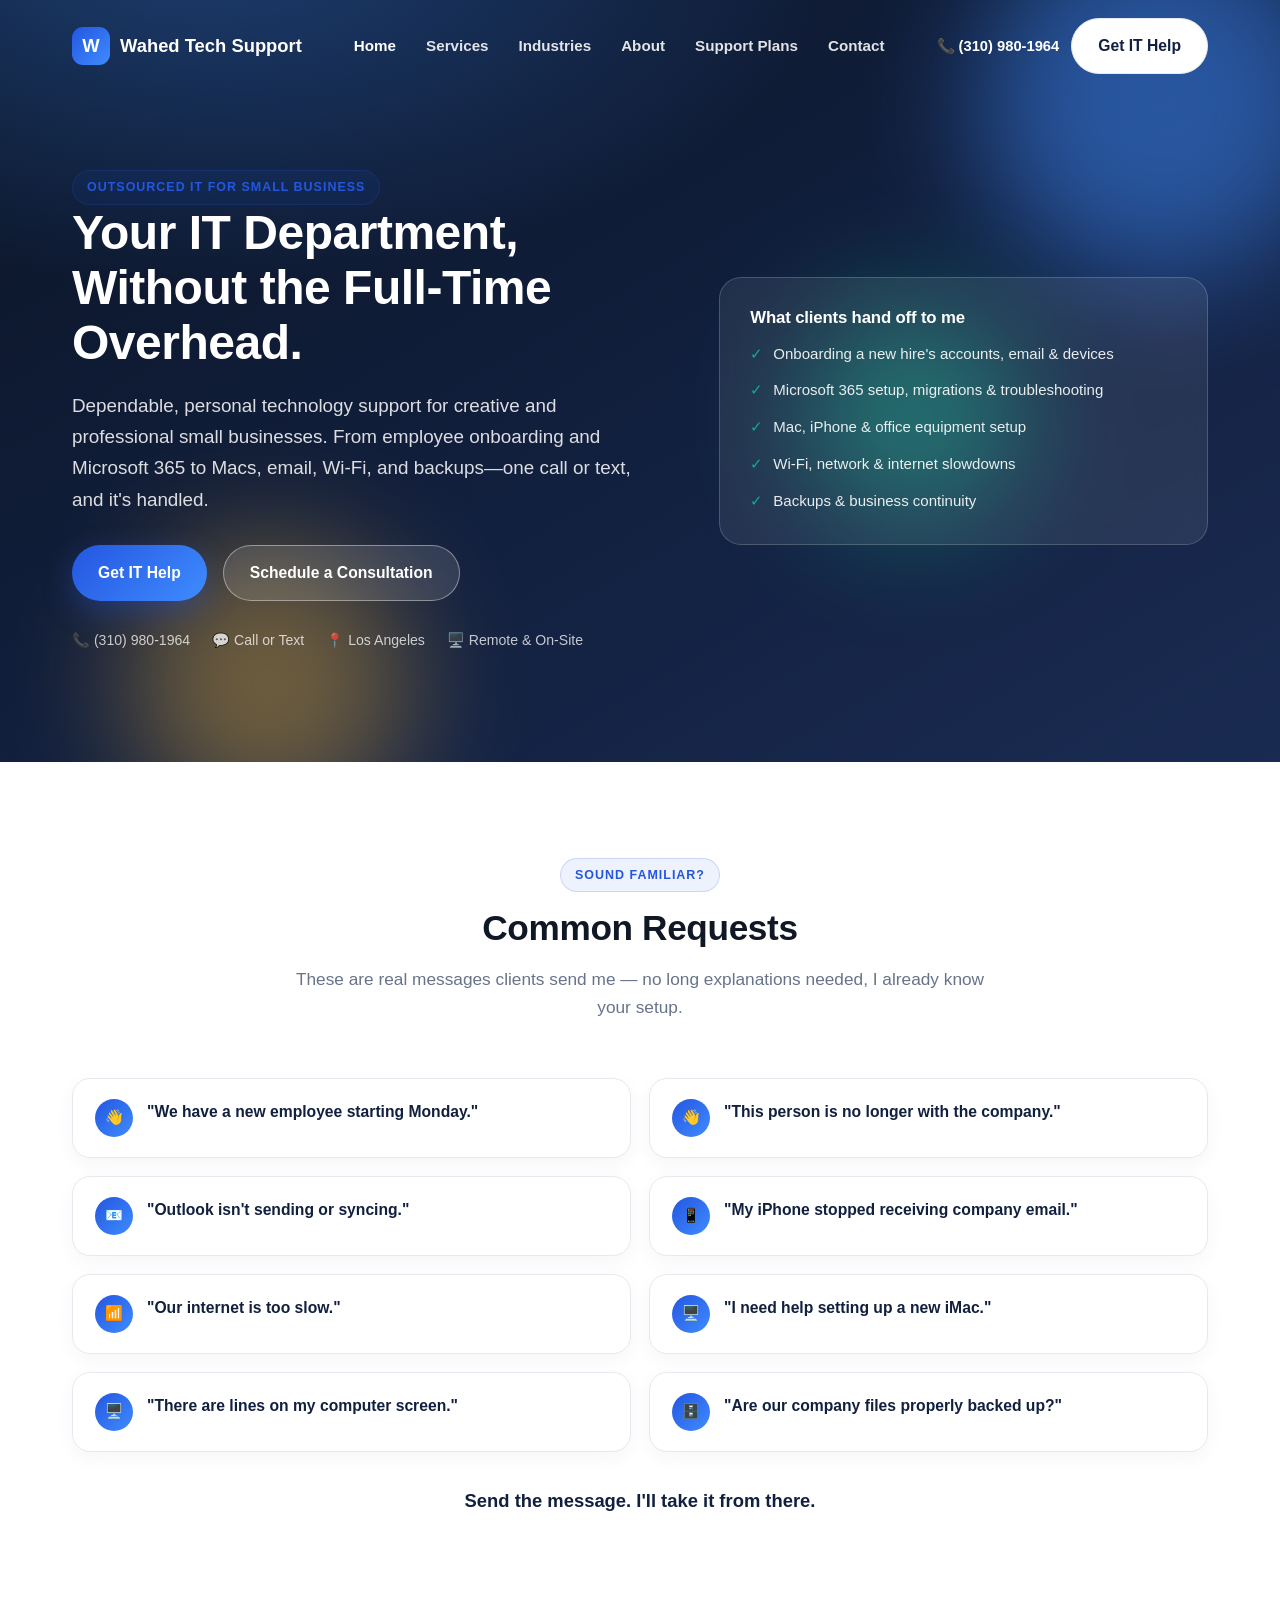
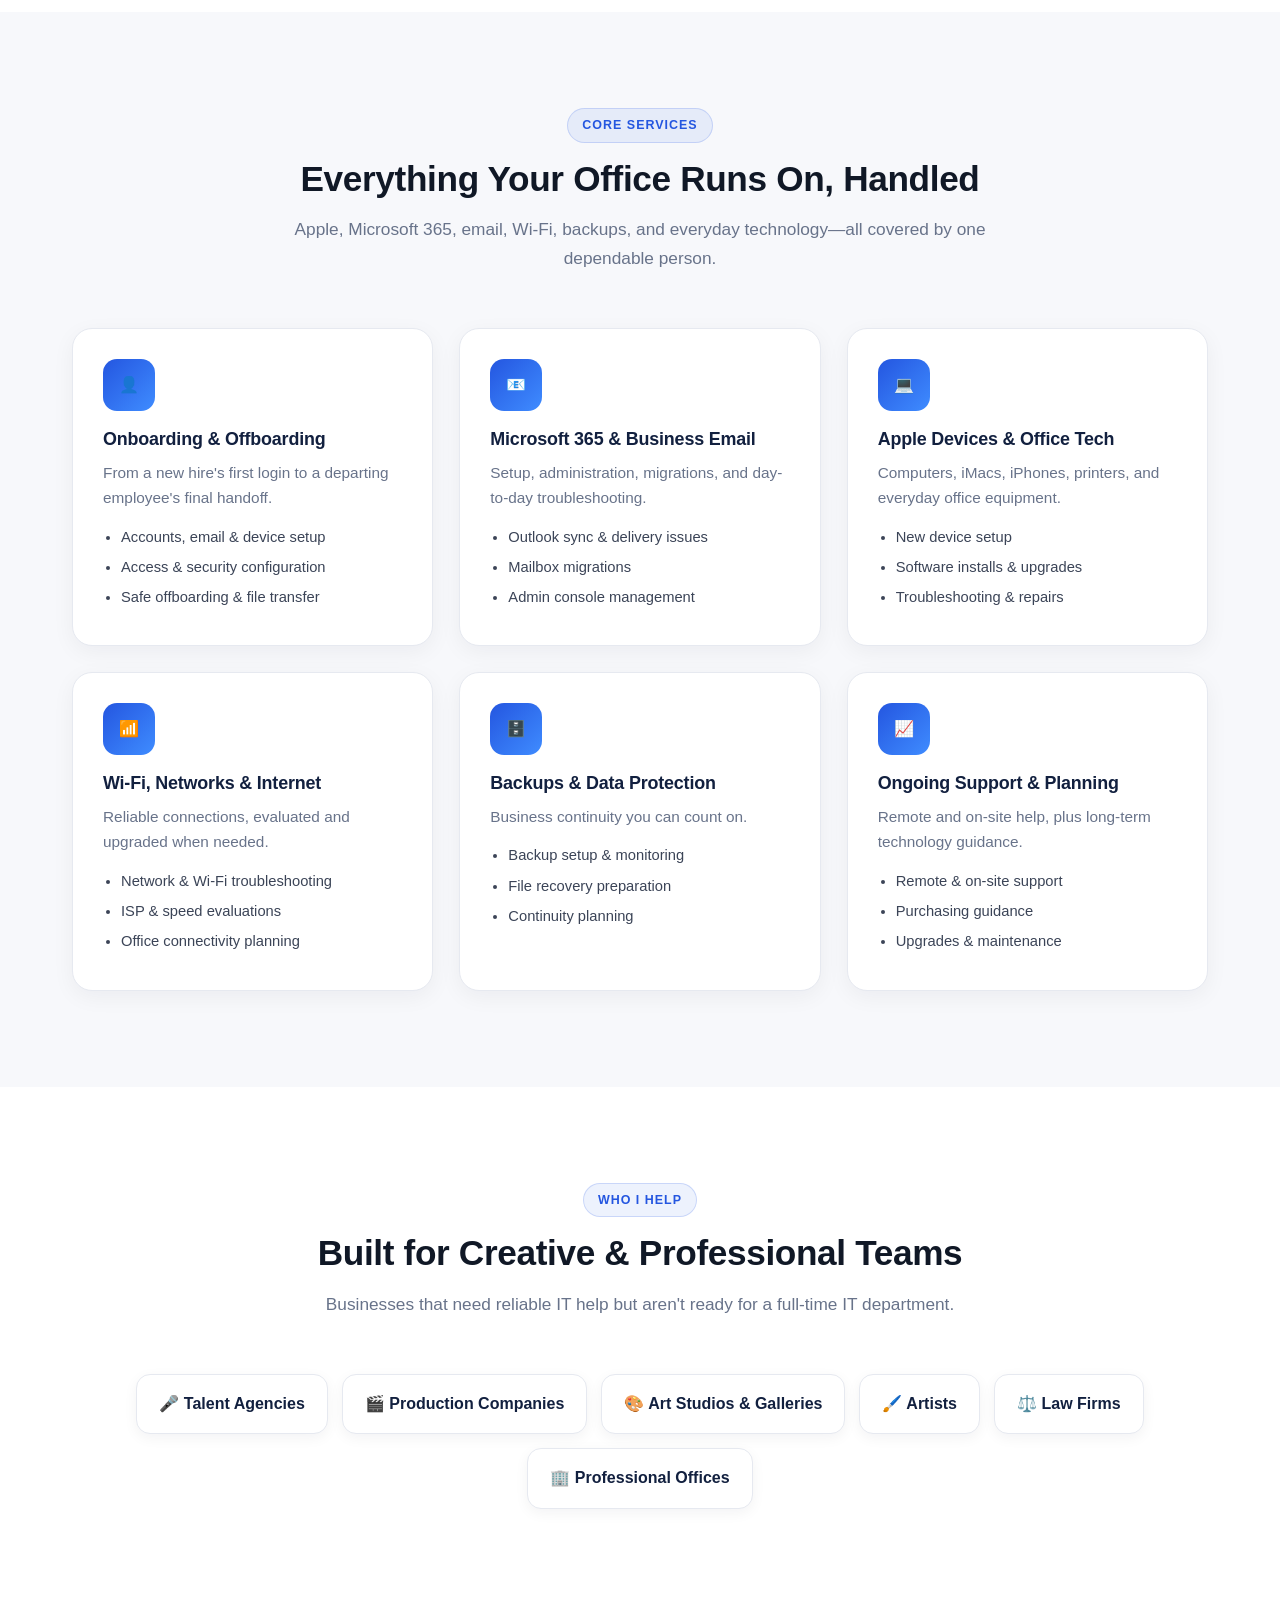
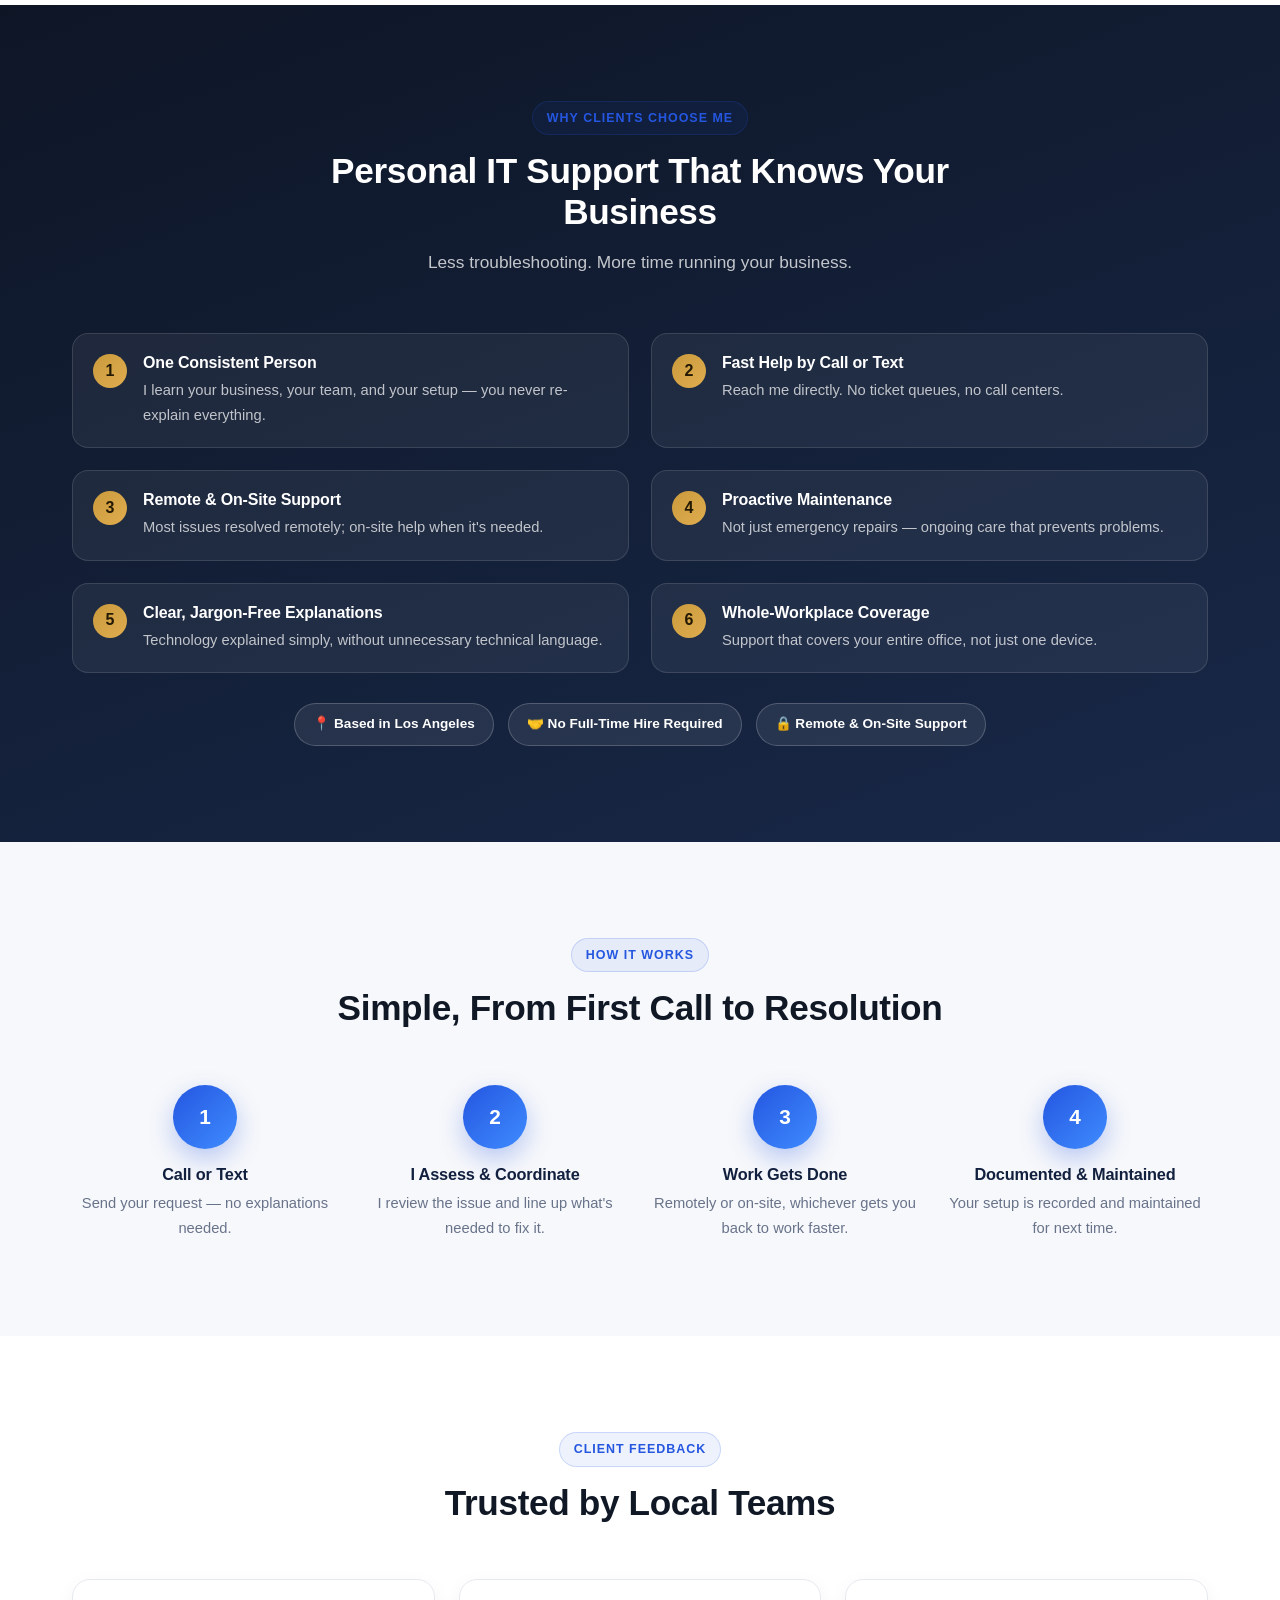
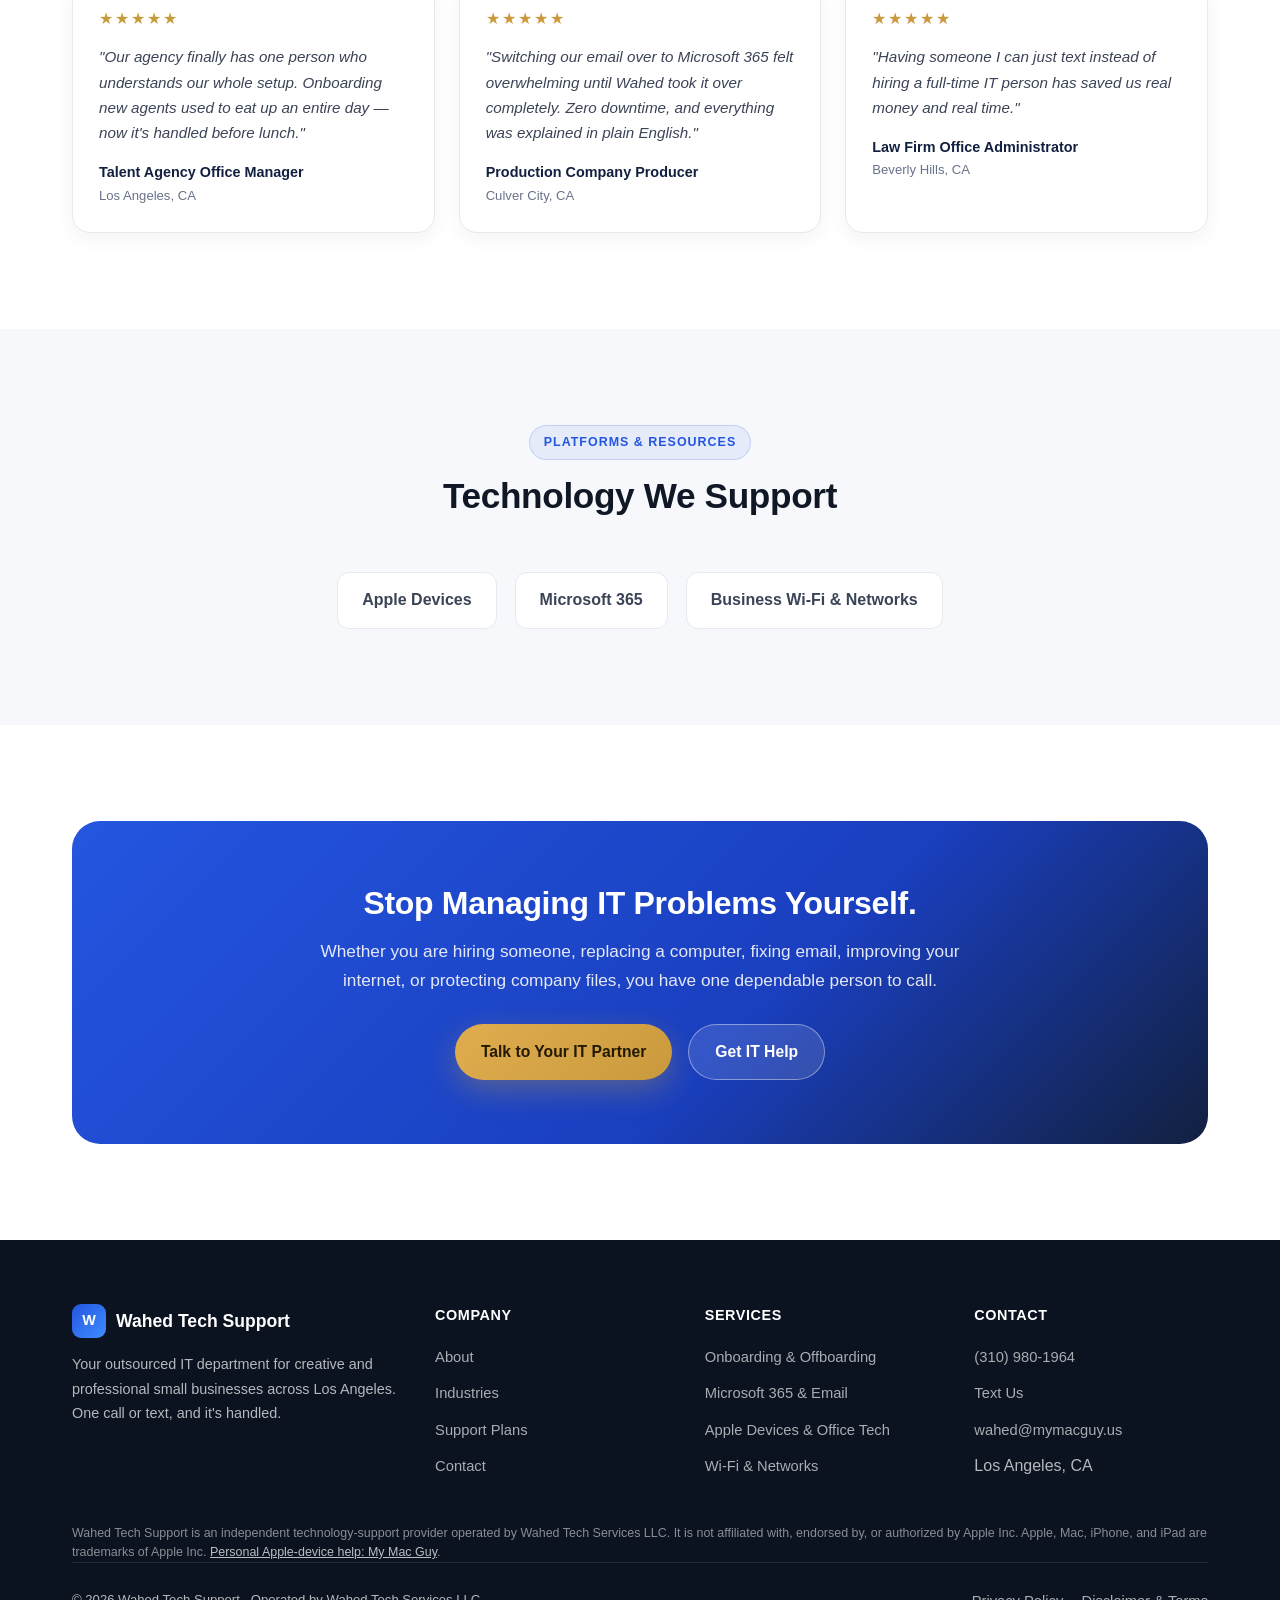
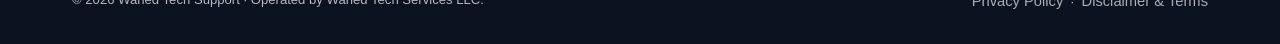
==== commit ea3ca2ee: "Make index.html Apple brand-verification ready" ====
--- a/index.html
+++ b/index.html
@@ -24,10 +24,20 @@
   "@context": "https://schema.org",
   "@type": "ProfessionalService",
   "name": "Wahed Tech Support",
+  "legalName": "Wahed Tech Services LLC",
+  "alternateName": "My Mac Guy",
   "description": "Outsourced IT department for small creative and professional businesses in Los Angeles — Microsoft 365, Apple devices, email, Wi-Fi, backups, onboarding and offboarding.",
   "telephone": "+1-310-980-1964",
   "email": "wahed@mymacguy.us",
-  "url": "https://mymacguy.us",
+  "url": "https://mymacguy.us/",
+  "founder": {"@type": "Person", "name": "Wahed Khaliqi"},
+  "address": {
+    "@type": "PostalAddress",
+    "addressLocality": "Los Angeles",
+    "addressRegion": "CA",
+    "addressCountry": "US"
+  },
+  "sameAs": ["https://mymacguy.net/"],
   "areaServed": [
     {"@type": "City", "name": "Los Angeles"},
     {"@type": "City", "name": "Beverly Hills"},
@@ -43,7 +53,7 @@
 </head>
 <body><header class="site">
   <div class="wrap">
-    <a href="index.html" class="brand"><span class="mark">W</span>Wahed Tech Support</a>
+    <a href="index.html" class="brand"><span class="mark" aria-hidden="true"></span>Wahed Tech Support</a>
     <nav class="links">
       <a href="index.html">Home</a>
       <a href="services.html">Services</a>
@@ -207,11 +217,11 @@
 
 <section class="section tint" id="partners">
   <div class="wrap">
-    <div class="section-head reveal"><span class="eyebrow">Trusted Partners</span><h2>Backed by Reliable Resources</h2></div>
+    <div class="section-head reveal"><span class="eyebrow">Platforms &amp; Resources</span><h2>Technology We Support</h2></div>
     <div class="partner-row reveal">
-      <div class="partner-badge">Melrose Mac</div>
-      <div class="partner-badge">Microsoft 365 Partner Network</div>
-      <div class="partner-badge">Apple Business Essentials</div>
+      <div class="partner-badge">Apple Devices</div>
+      <div class="partner-badge">Microsoft 365</div>
+      <div class="partner-badge">Business Wi-Fi &amp; Networks</div>
     </div>
   </div>
 </section>
@@ -232,7 +242,7 @@
   <div class="wrap">
     <div class="foot-grid">
       <div>
-        <div class="foot-brand"><span class="mark" style="width:34px;height:34px;border-radius:9px;background:linear-gradient(135deg,#2456e0,#3f8cff);display:flex;align-items:center;justify-content:center;font-size:.9rem">W</span>Wahed Tech Support</div>
+        <div class="foot-brand"><span class="mark" style="width:34px;height:34px;border-radius:9px;background:linear-gradient(135deg,#2456e0,#3f8cff);display:flex;align-items:center;justify-content:center;font-size:.9rem" aria-hidden="true"></span>Wahed Tech Support</div>
         <p style="font-size:.9rem;line-height:1.7">Your outsourced IT department for creative and professional small businesses across Los Angeles. One call or text, and it's handled.</p>
       </div>
       <div>
@@ -263,8 +273,9 @@
         </ul>
       </div>
     </div>
+    <p class="brand-disclaimer">Wahed Tech Support is an independent technology-support provider operated by Wahed Tech Services LLC. It is not affiliated with, endorsed by, or authorized by Apple Inc. Apple, Mac, iPhone, and iPad are trademarks of Apple Inc. <a href="https://mymacguy.net/">Personal Apple-device help: My Mac Guy</a>.</p>
     <div class="foot-bottom">
-      <span>© 2026 Wahed Tech Support. All rights reserved.</span>
+      <span>© 2026 Wahed Tech Support · Operated by Wahed Tech Services LLC.</span>
       <span><a href="privacy.html">Privacy Policy</a> &nbsp;·&nbsp; <a href="disclaimer.html">Disclaimer &amp; Terms</a></span>
     </div>
   </div>
--- a/assets/style.css
+++ b/assets/style.css
@@ -214,3 +214,9 @@
 .legal h2{font-size:1.3rem;margin:34px 0 12px;color:var(--navy)}
 .legal p,.legal li{color:var(--slate);font-size:.98rem;margin-bottom:14px}
 .legal ul{padding-left:22px}
+
+/* Brand verification and accessibility */
+.mark::before{content:"W"}
+.business-identity{margin-bottom:18px;padding:16px 18px;border:1px solid var(--line);border-radius:14px;background:var(--bg);color:var(--slate);font-size:.94rem;line-height:1.7}
+.brand-disclaimer{flex-basis:100%;font-size:.78rem;line-height:1.55;color:rgba(255,255,255,.52)}
+.brand-disclaimer a{font-size:inherit;color:rgba(255,255,255,.72);text-decoration:underline}
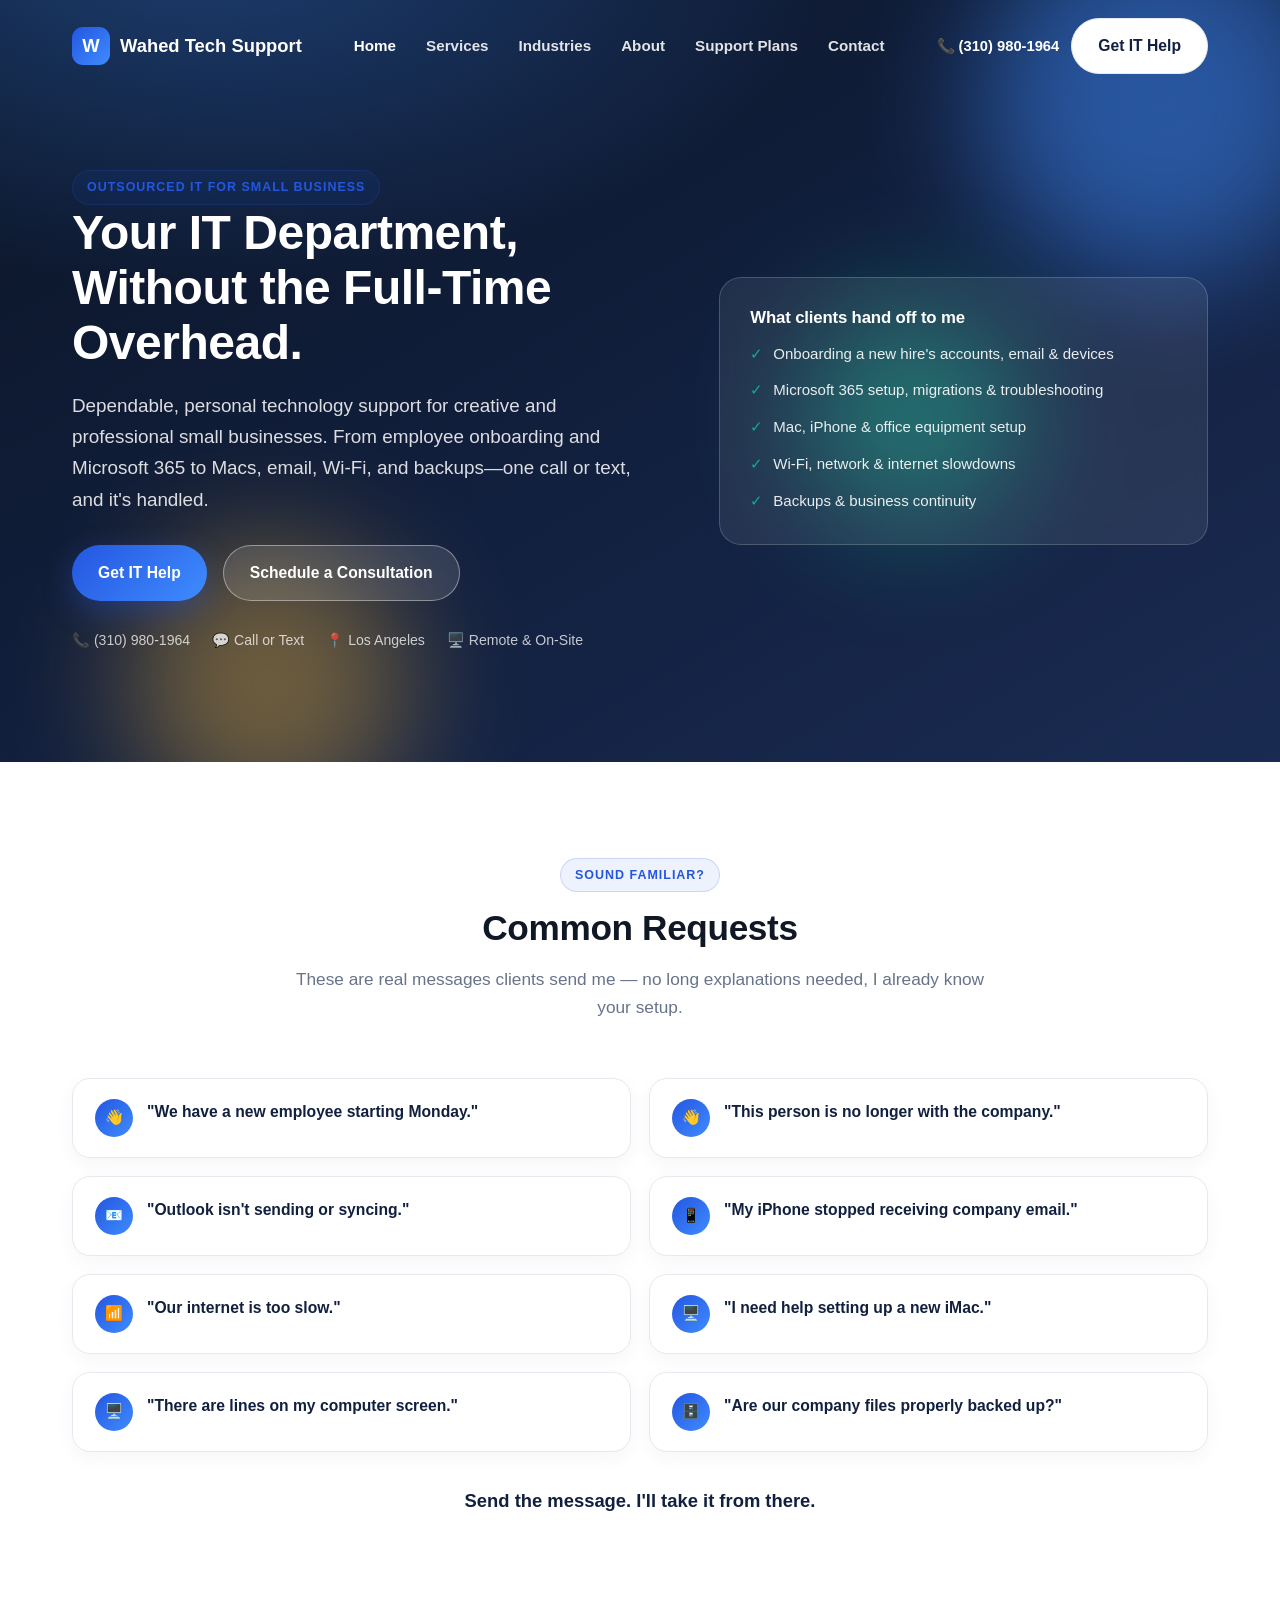
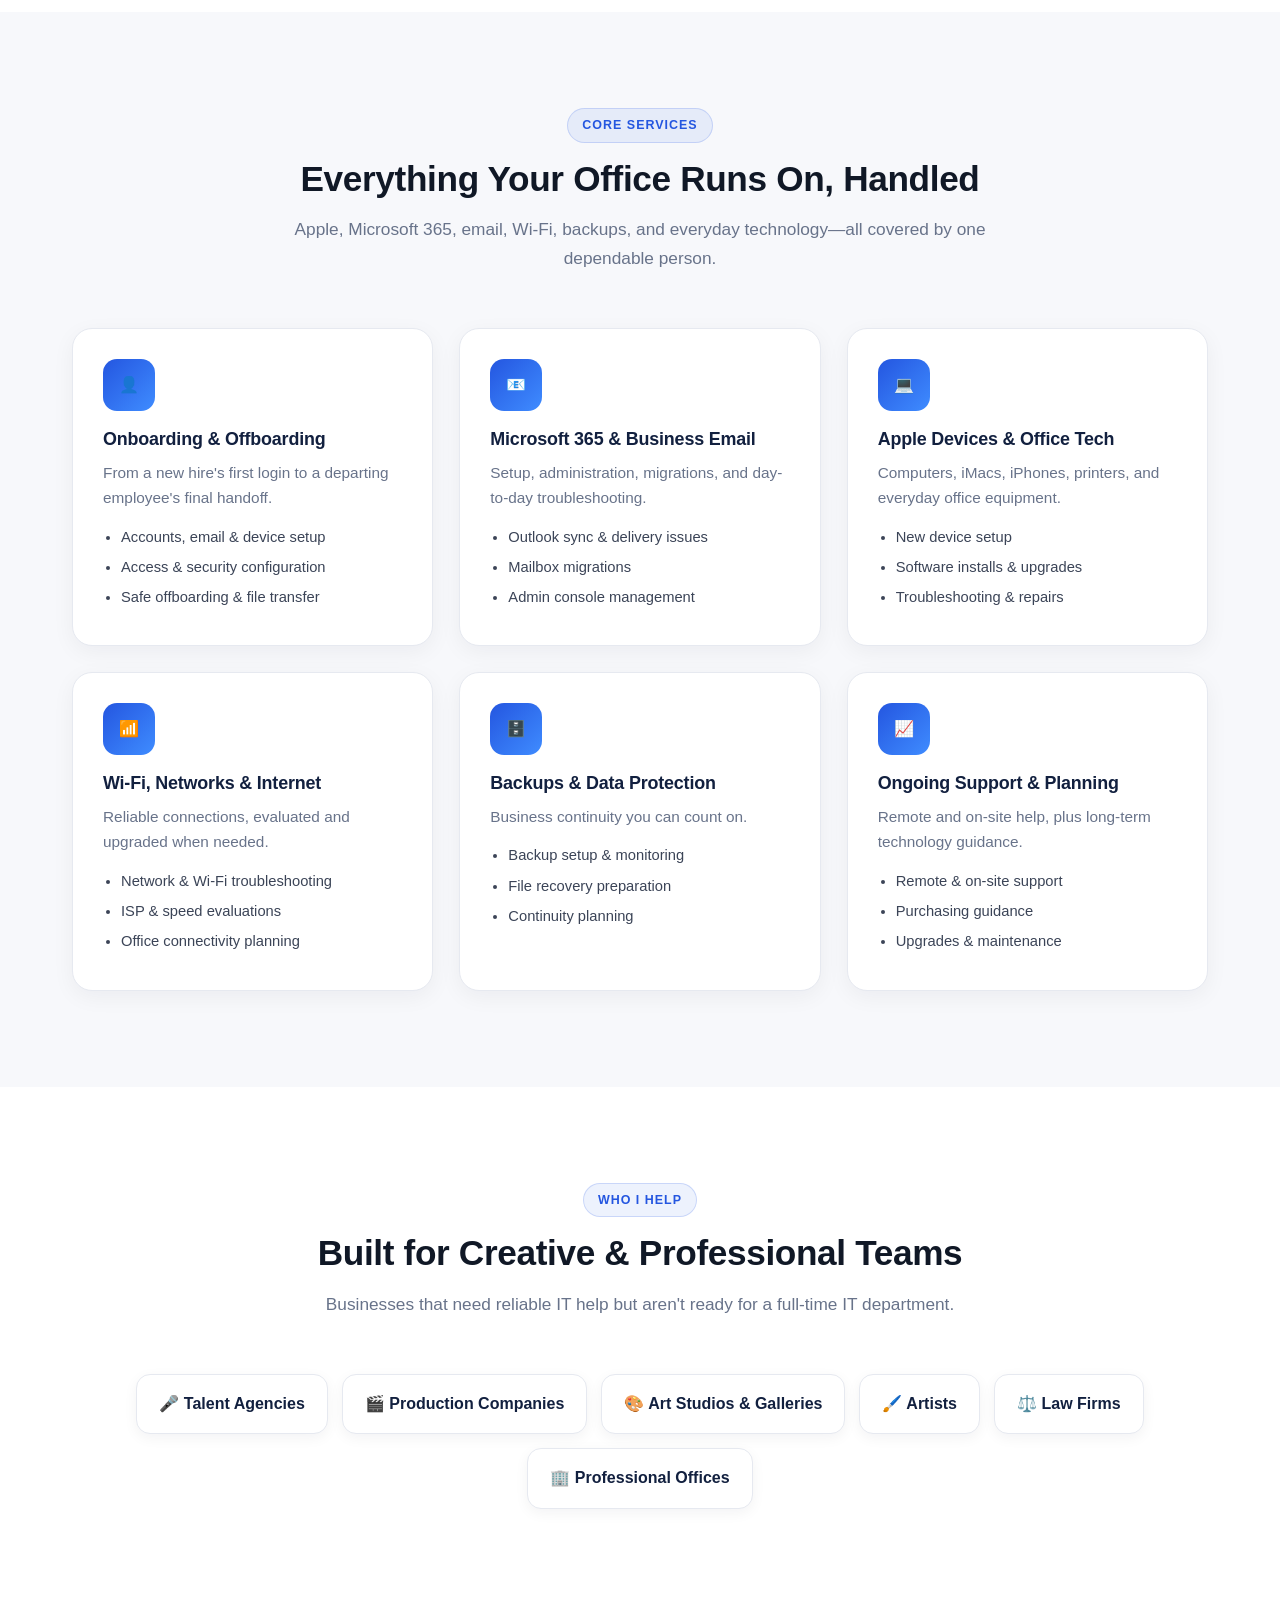
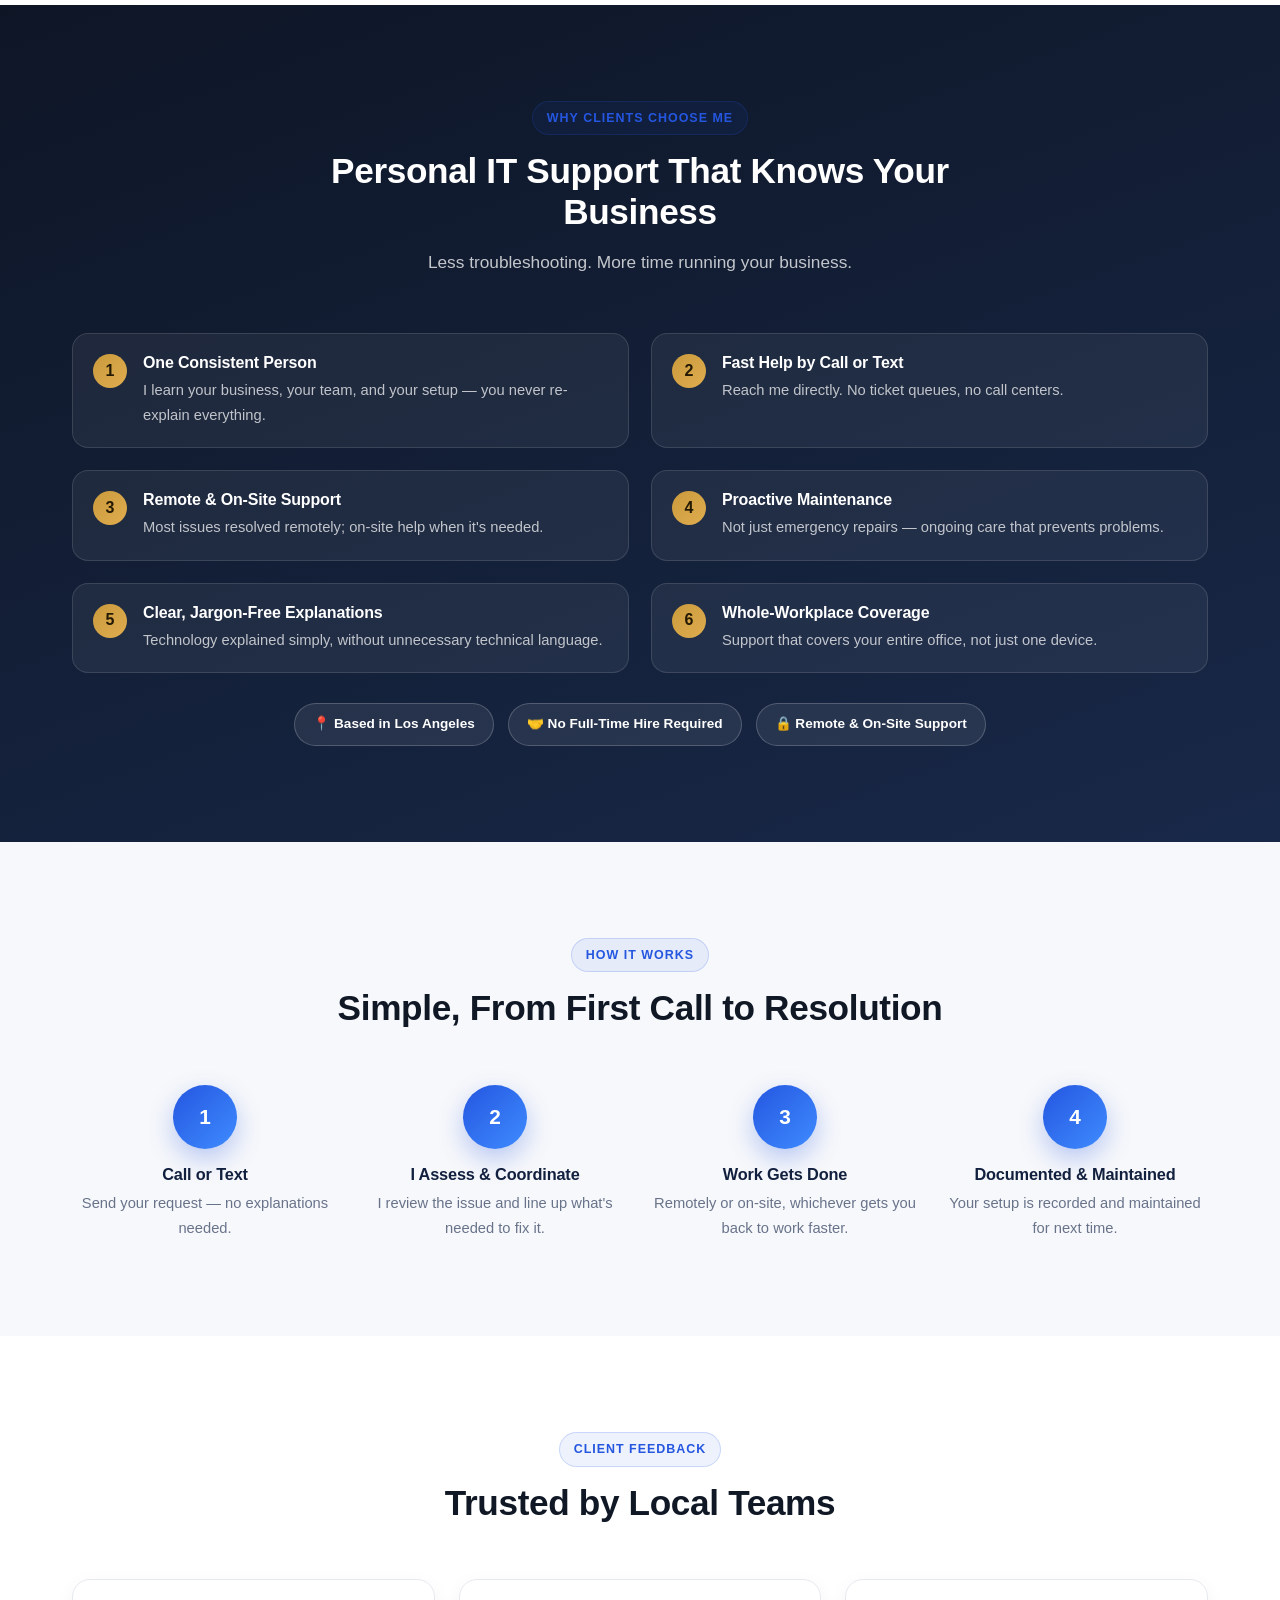
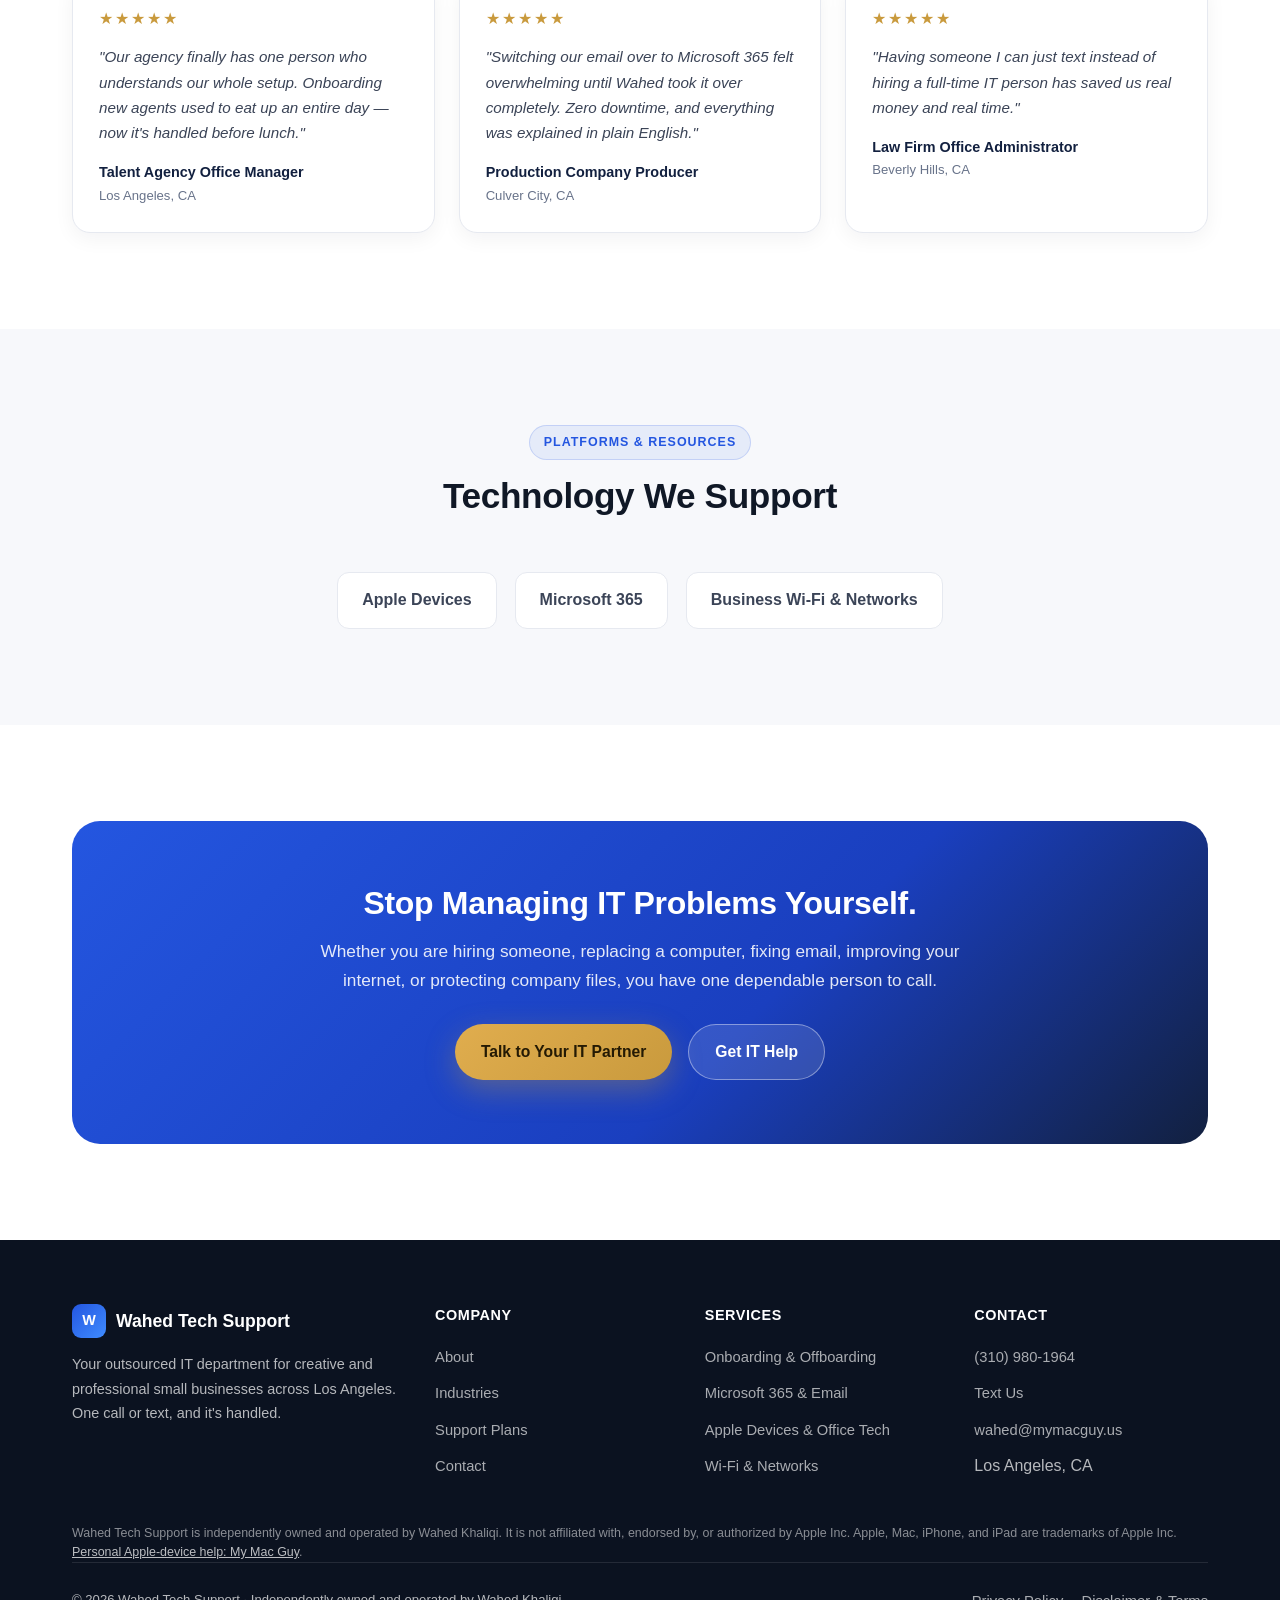
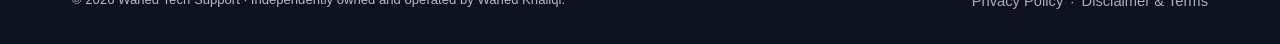
==== commit 528641a9: "Remove incorrect LLC reference from index.html" ====
--- a/index.html
+++ b/index.html
@@ -24,7 +24,6 @@
   "@context": "https://schema.org",
   "@type": "ProfessionalService",
   "name": "Wahed Tech Support",
-  "legalName": "Wahed Tech Services LLC",
   "alternateName": "My Mac Guy",
   "description": "Outsourced IT department for small creative and professional businesses in Los Angeles — Microsoft 365, Apple devices, email, Wi-Fi, backups, onboarding and offboarding.",
   "telephone": "+1-310-980-1964",
@@ -273,9 +272,9 @@
         </ul>
       </div>
     </div>
-    <p class="brand-disclaimer">Wahed Tech Support is an independent technology-support provider operated by Wahed Tech Services LLC. It is not affiliated with, endorsed by, or authorized by Apple Inc. Apple, Mac, iPhone, and iPad are trademarks of Apple Inc. <a href="https://mymacguy.net/">Personal Apple-device help: My Mac Guy</a>.</p>
+    <p class="brand-disclaimer">Wahed Tech Support is independently owned and operated by Wahed Khaliqi. It is not affiliated with, endorsed by, or authorized by Apple Inc. Apple, Mac, iPhone, and iPad are trademarks of Apple Inc. <a href="https://mymacguy.net/">Personal Apple-device help: My Mac Guy</a>.</p>
     <div class="foot-bottom">
-      <span>© 2026 Wahed Tech Support · Operated by Wahed Tech Services LLC.</span>
+      <span>© 2026 Wahed Tech Support · Independently owned and operated by Wahed Khaliqi.</span>
       <span><a href="privacy.html">Privacy Policy</a> &nbsp;·&nbsp; <a href="disclaimer.html">Disclaimer &amp; Terms</a></span>
     </div>
   </div>
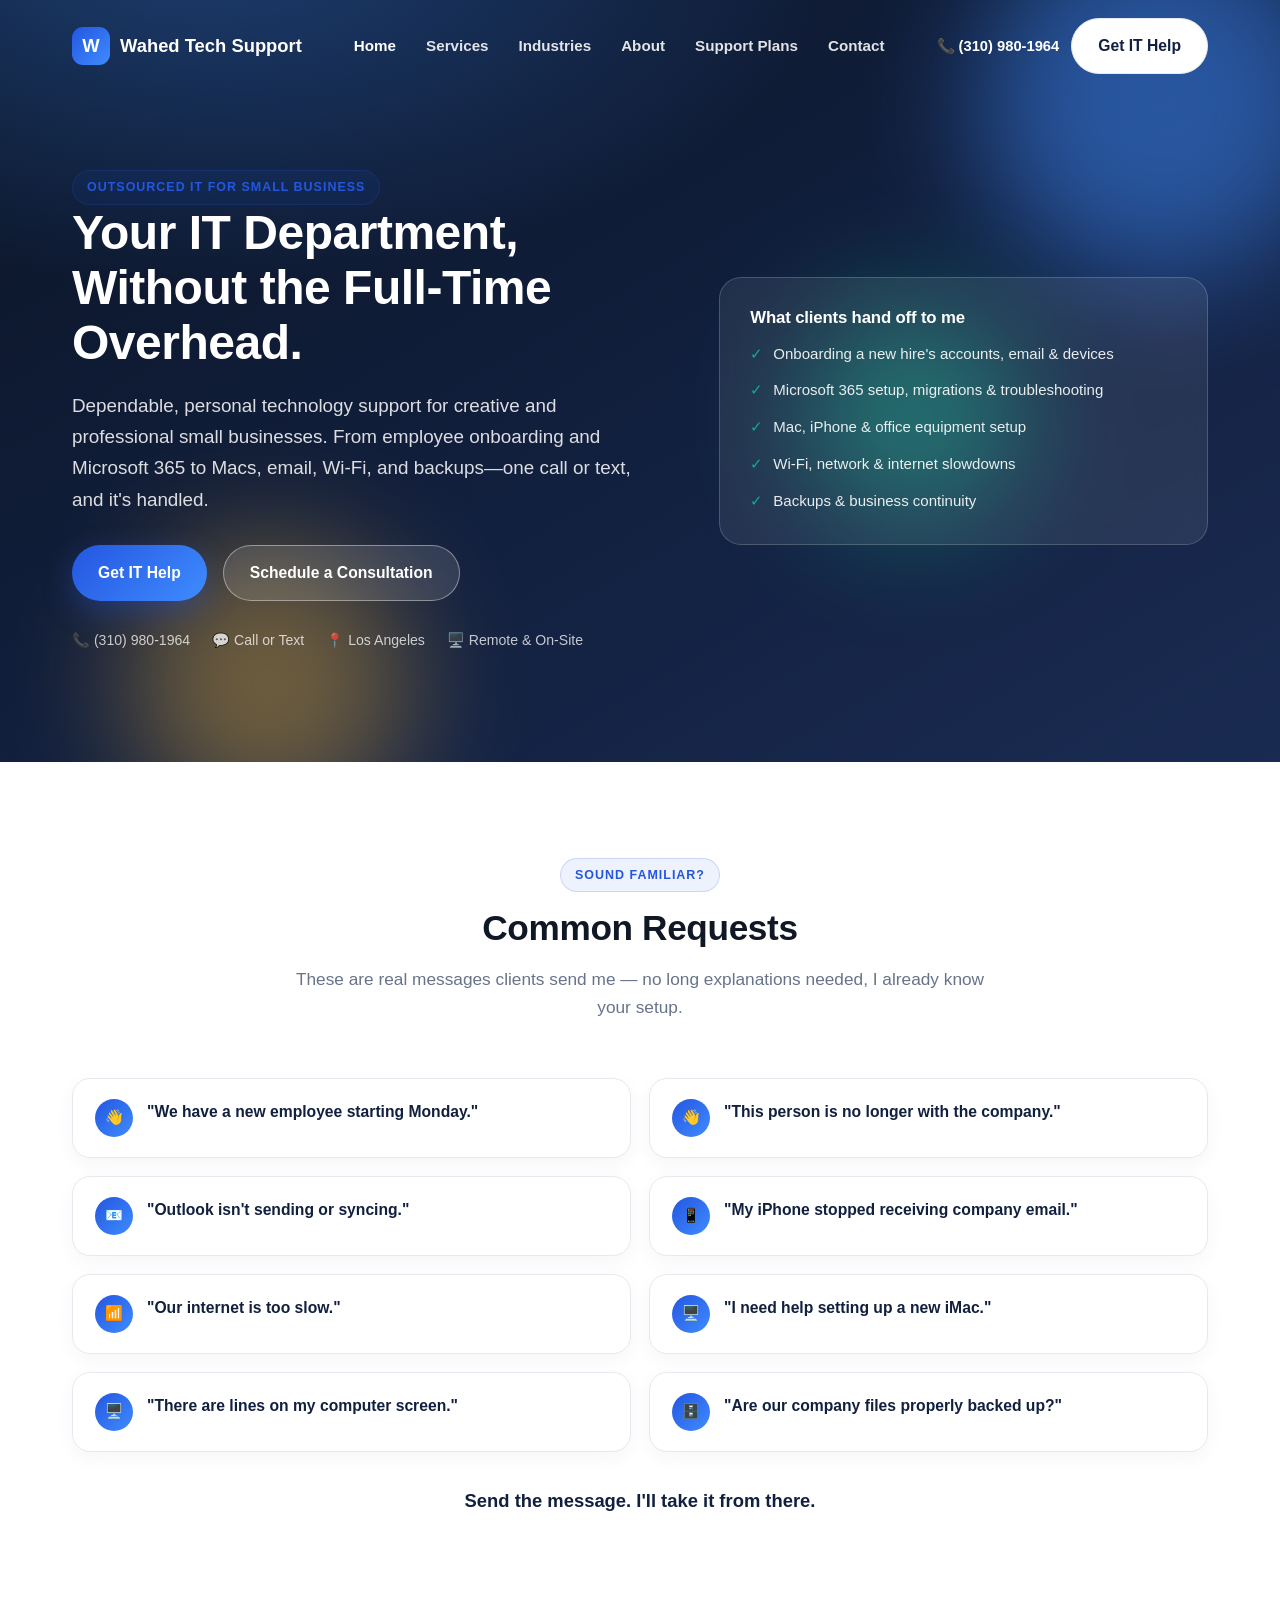
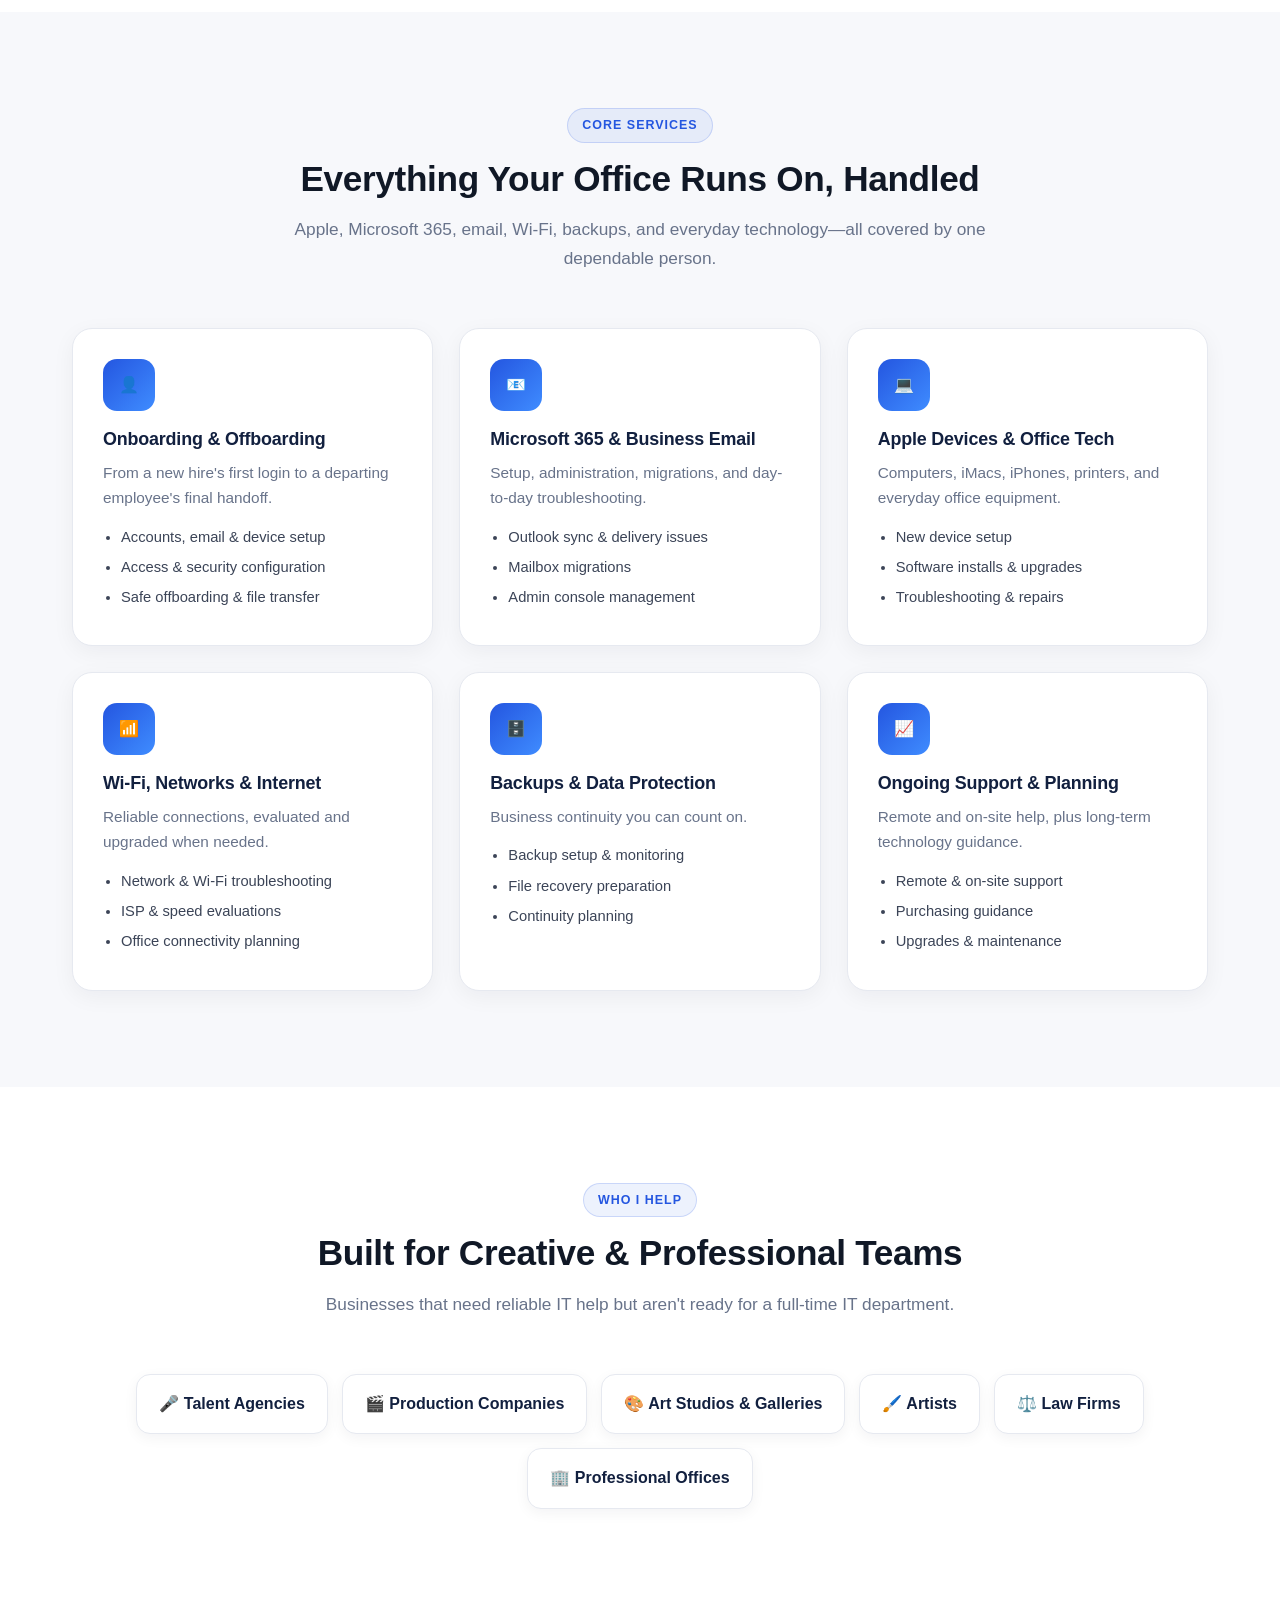
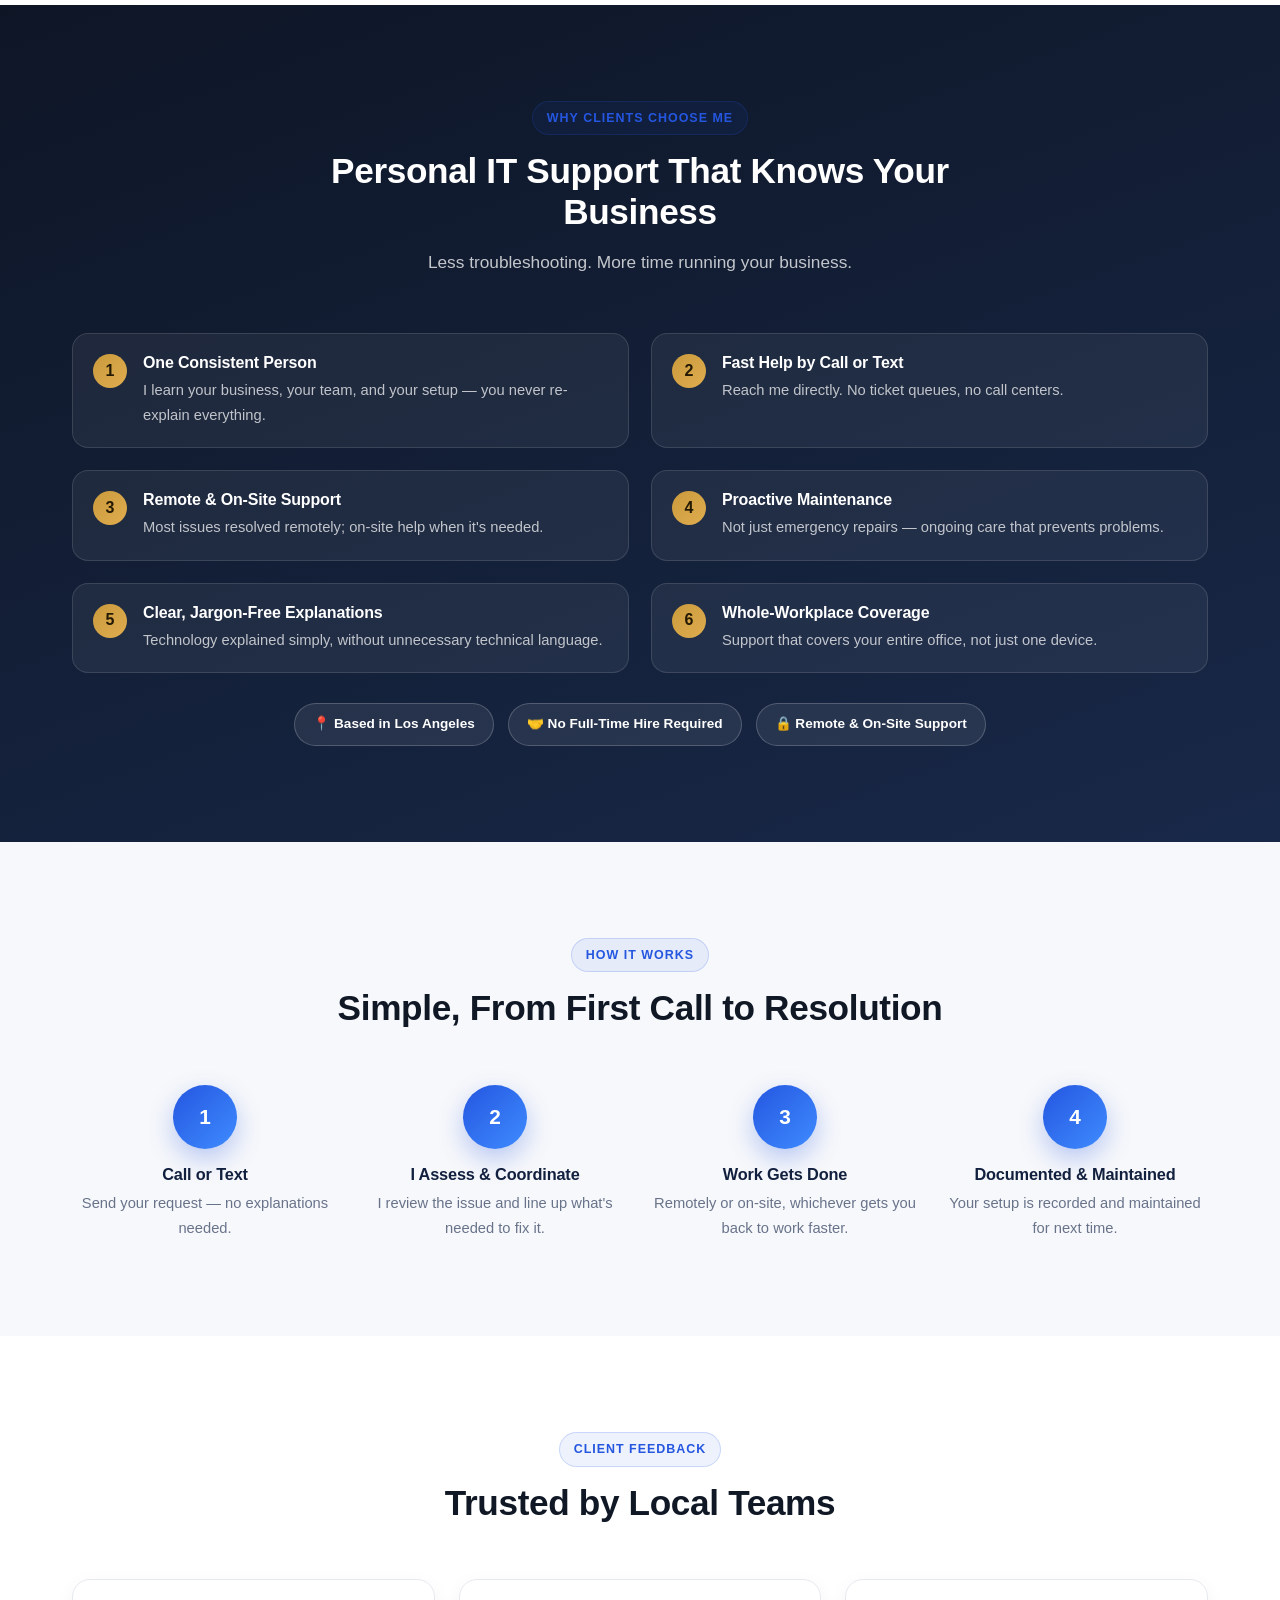
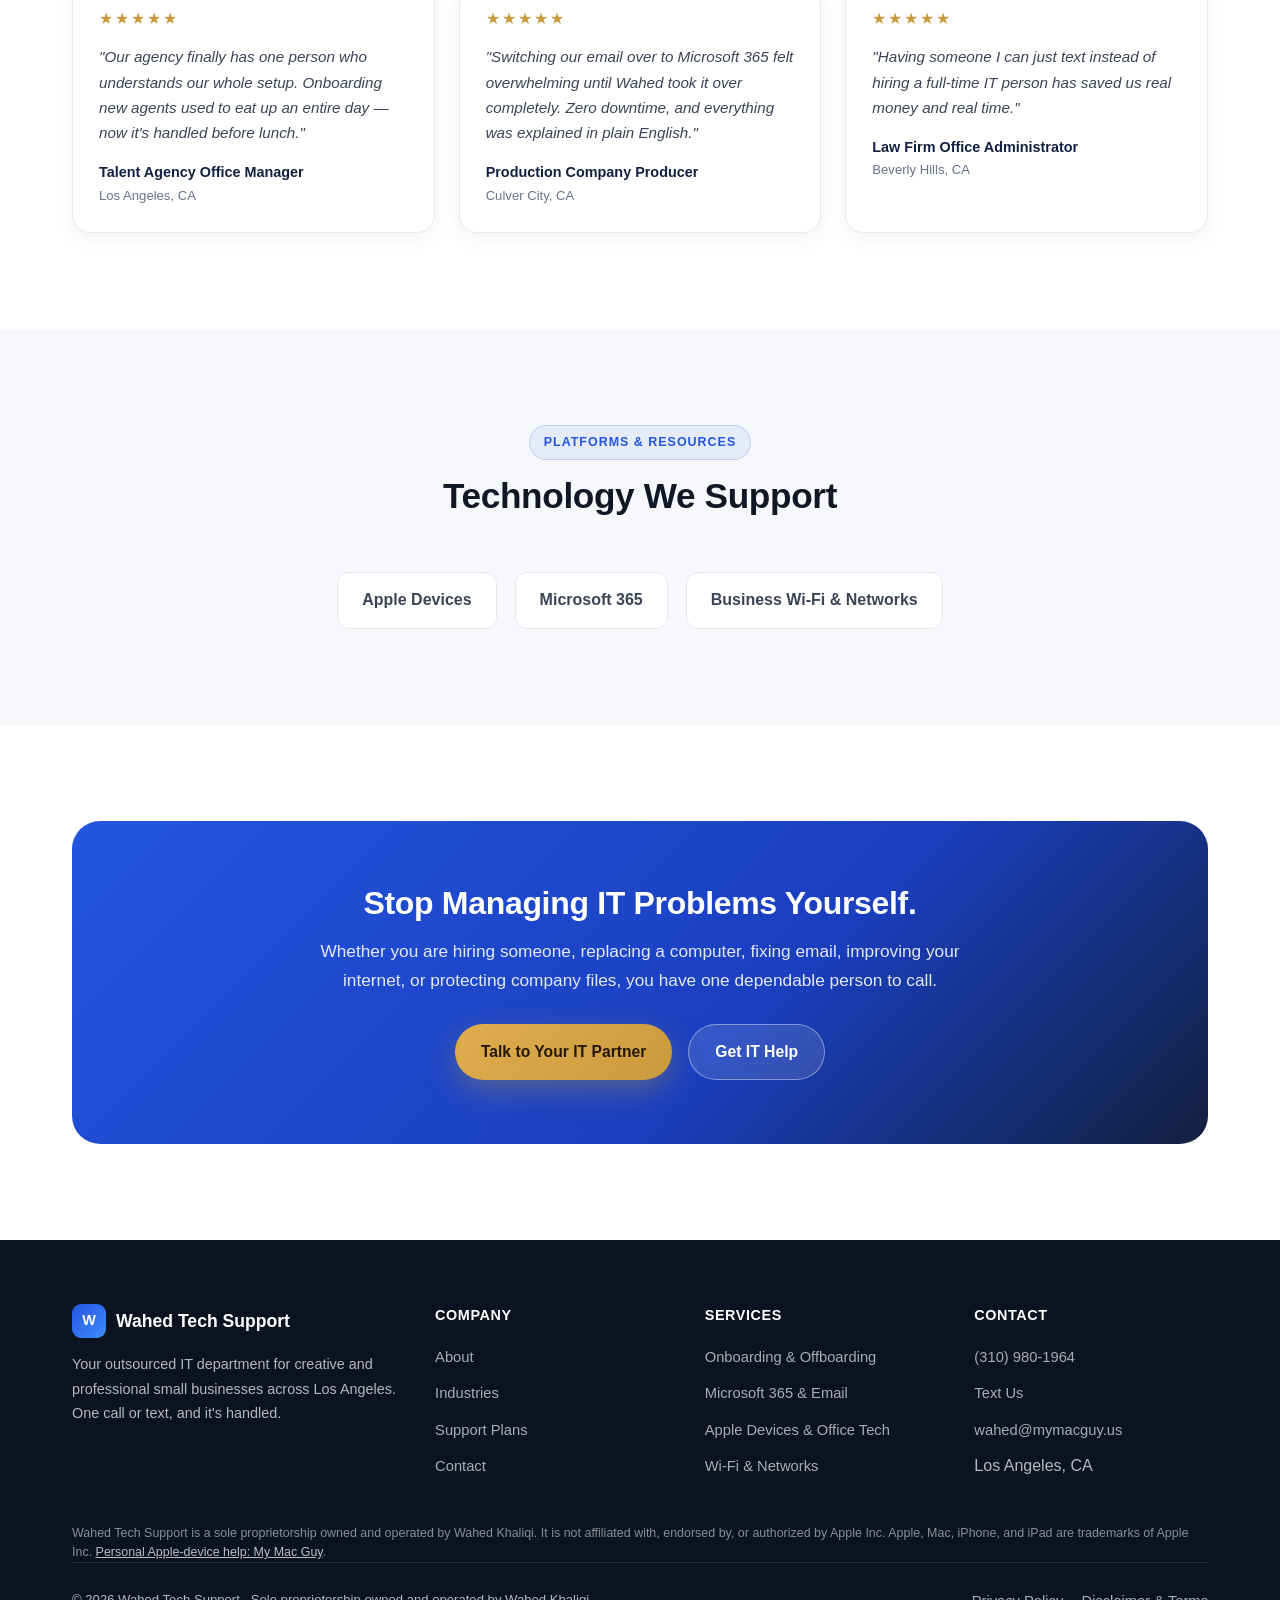
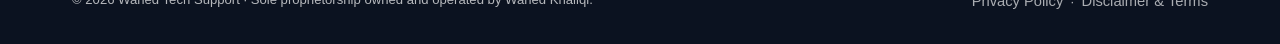
==== commit a9e13884: "Clarify sole-proprietor ownership in index.html" ====
--- a/index.html
+++ b/index.html
@@ -272,9 +272,9 @@
         </ul>
       </div>
     </div>
-    <p class="brand-disclaimer">Wahed Tech Support is independently owned and operated by Wahed Khaliqi. It is not affiliated with, endorsed by, or authorized by Apple Inc. Apple, Mac, iPhone, and iPad are trademarks of Apple Inc. <a href="https://mymacguy.net/">Personal Apple-device help: My Mac Guy</a>.</p>
+    <p class="brand-disclaimer">Wahed Tech Support is a sole proprietorship owned and operated by Wahed Khaliqi. It is not affiliated with, endorsed by, or authorized by Apple Inc. Apple, Mac, iPhone, and iPad are trademarks of Apple Inc. <a href="https://mymacguy.net/">Personal Apple-device help: My Mac Guy</a>.</p>
     <div class="foot-bottom">
-      <span>© 2026 Wahed Tech Support · Independently owned and operated by Wahed Khaliqi.</span>
+      <span>© 2026 Wahed Tech Support · Sole proprietorship owned and operated by Wahed Khaliqi.</span>
       <span><a href="privacy.html">Privacy Policy</a> &nbsp;·&nbsp; <a href="disclaimer.html">Disclaimer &amp; Terms</a></span>
     </div>
   </div>
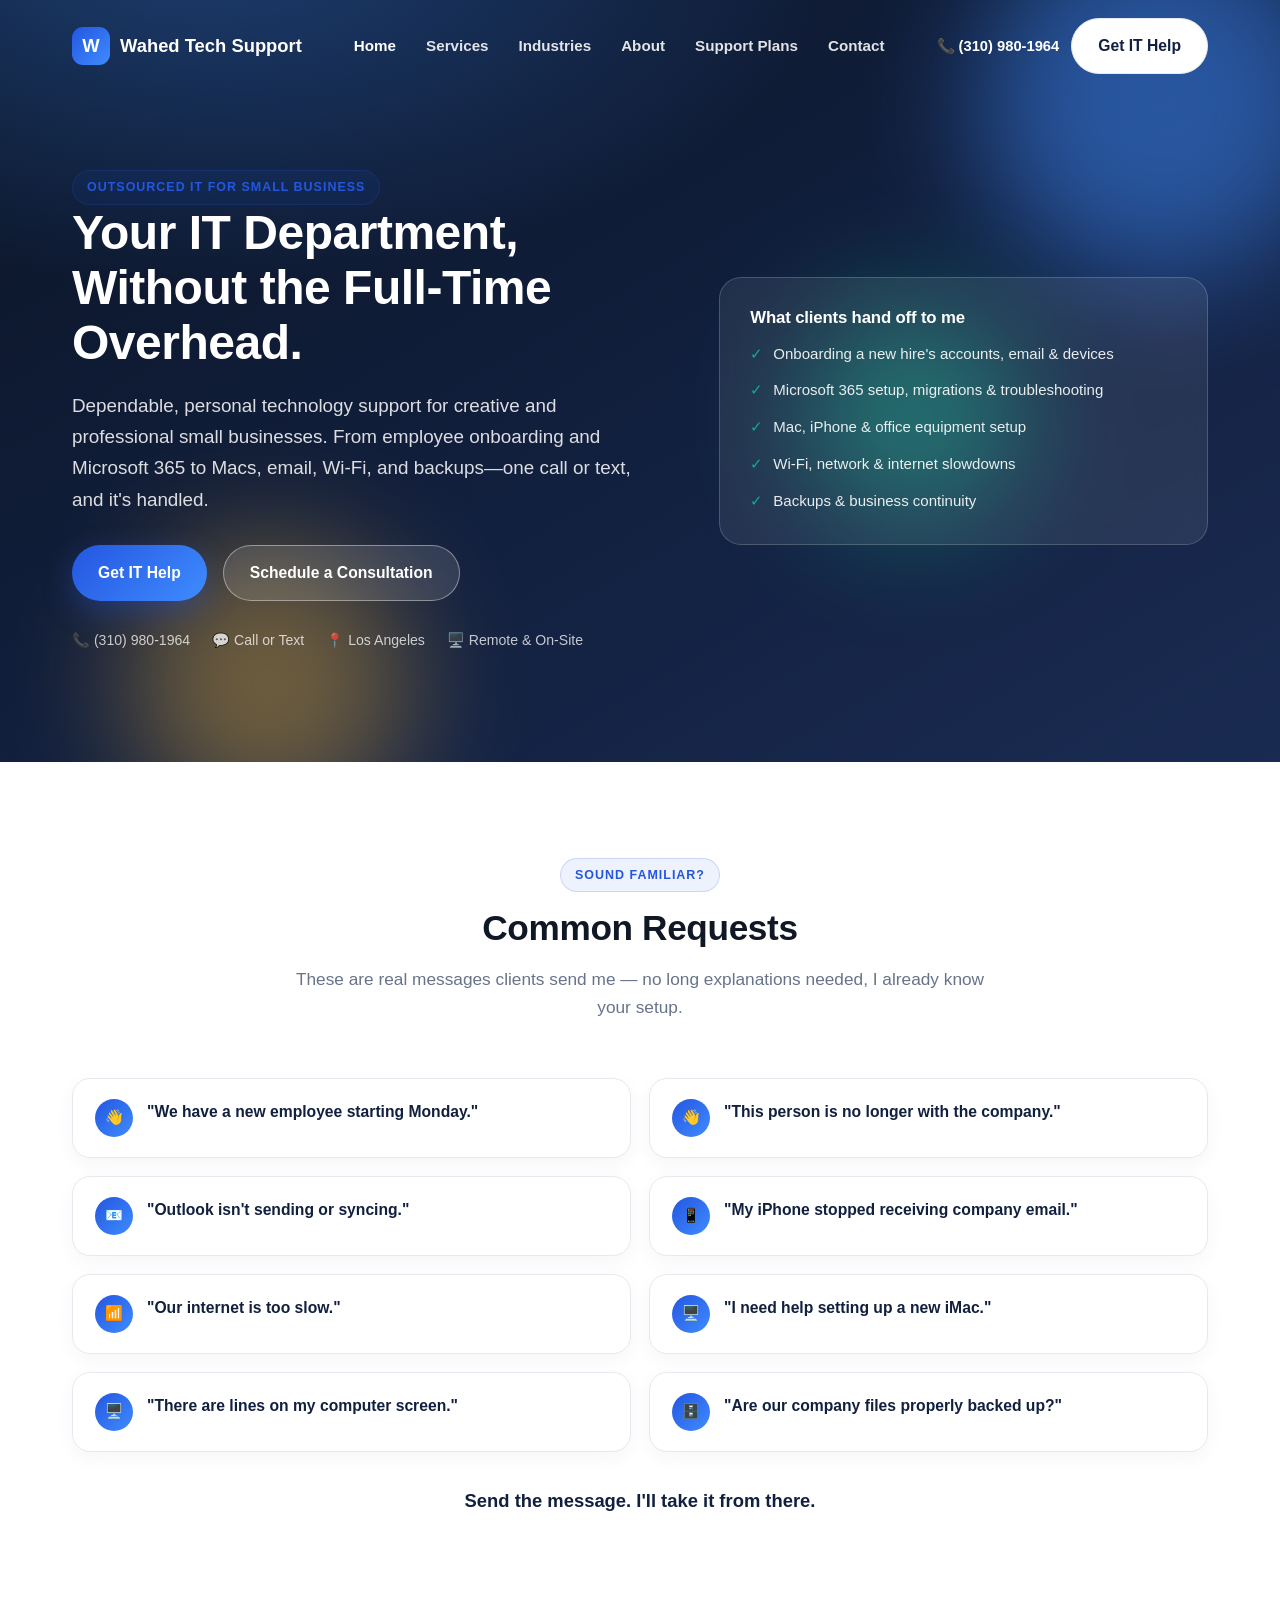
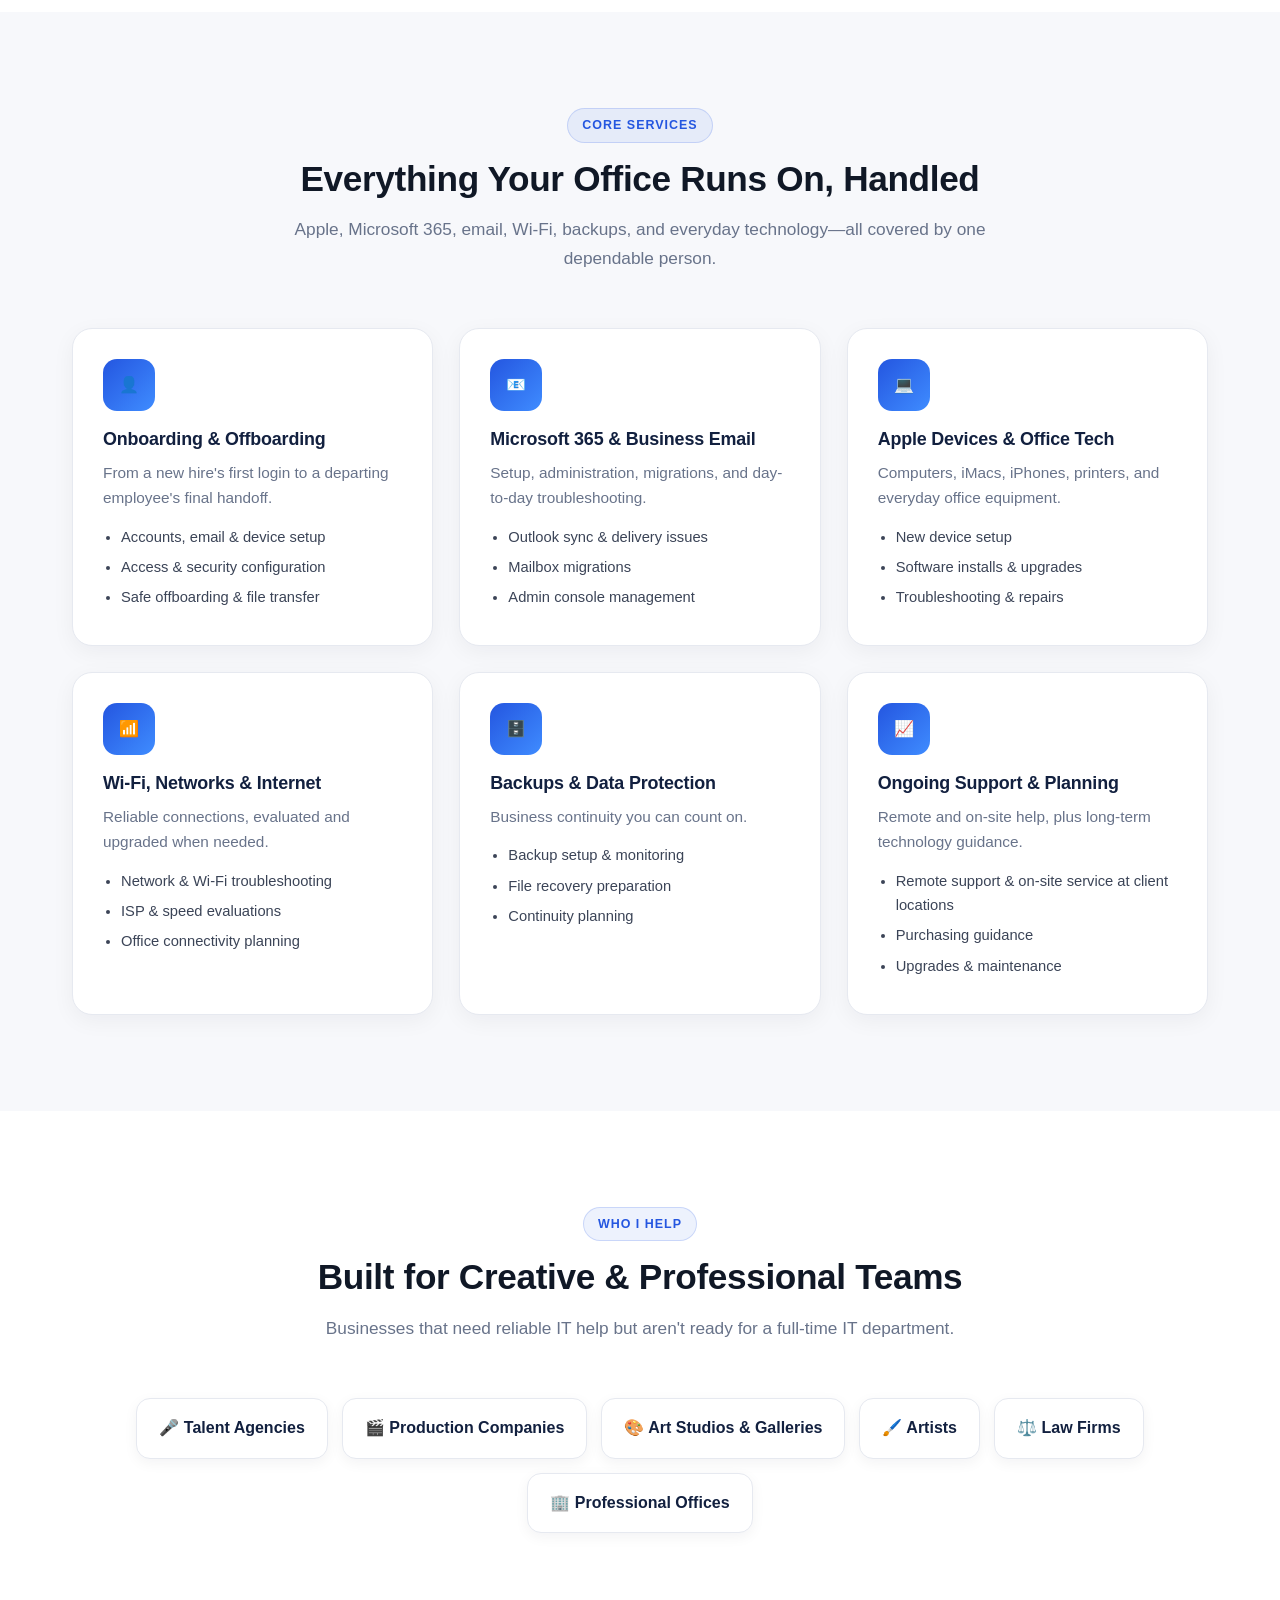
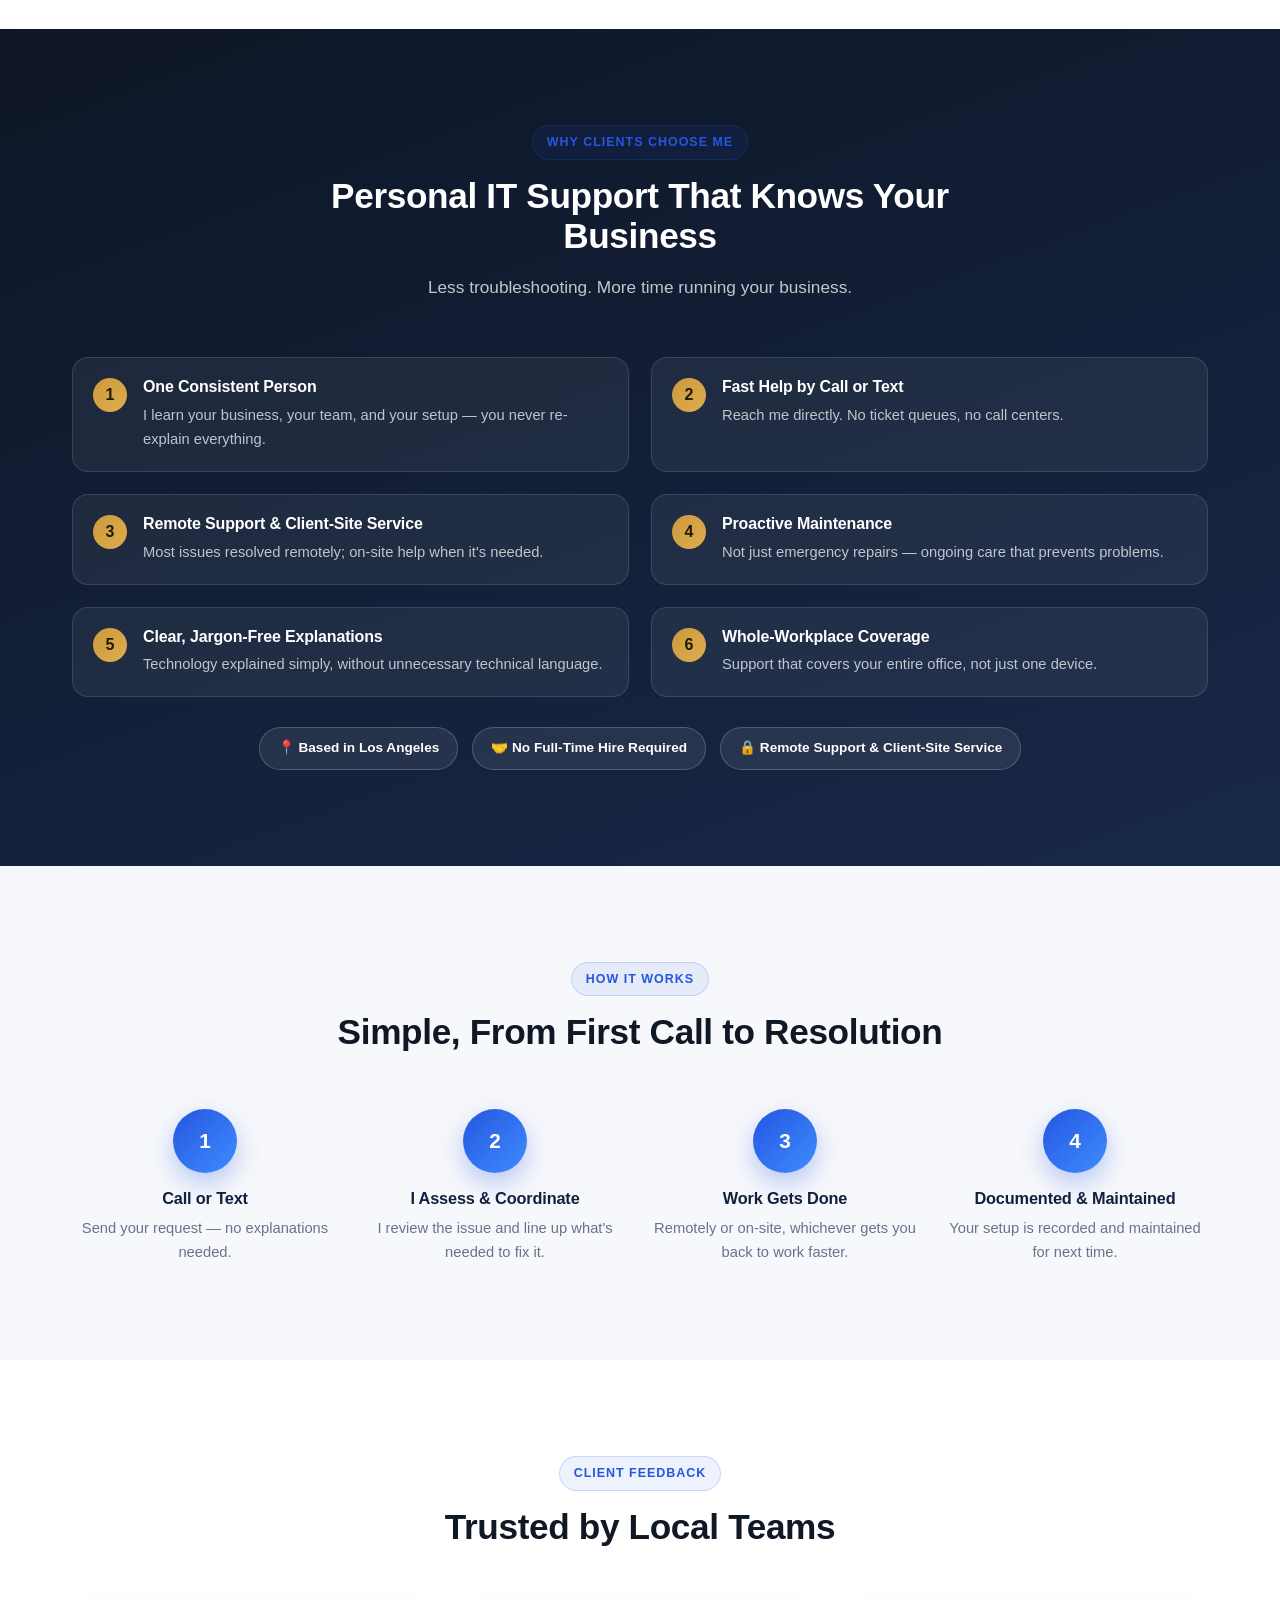
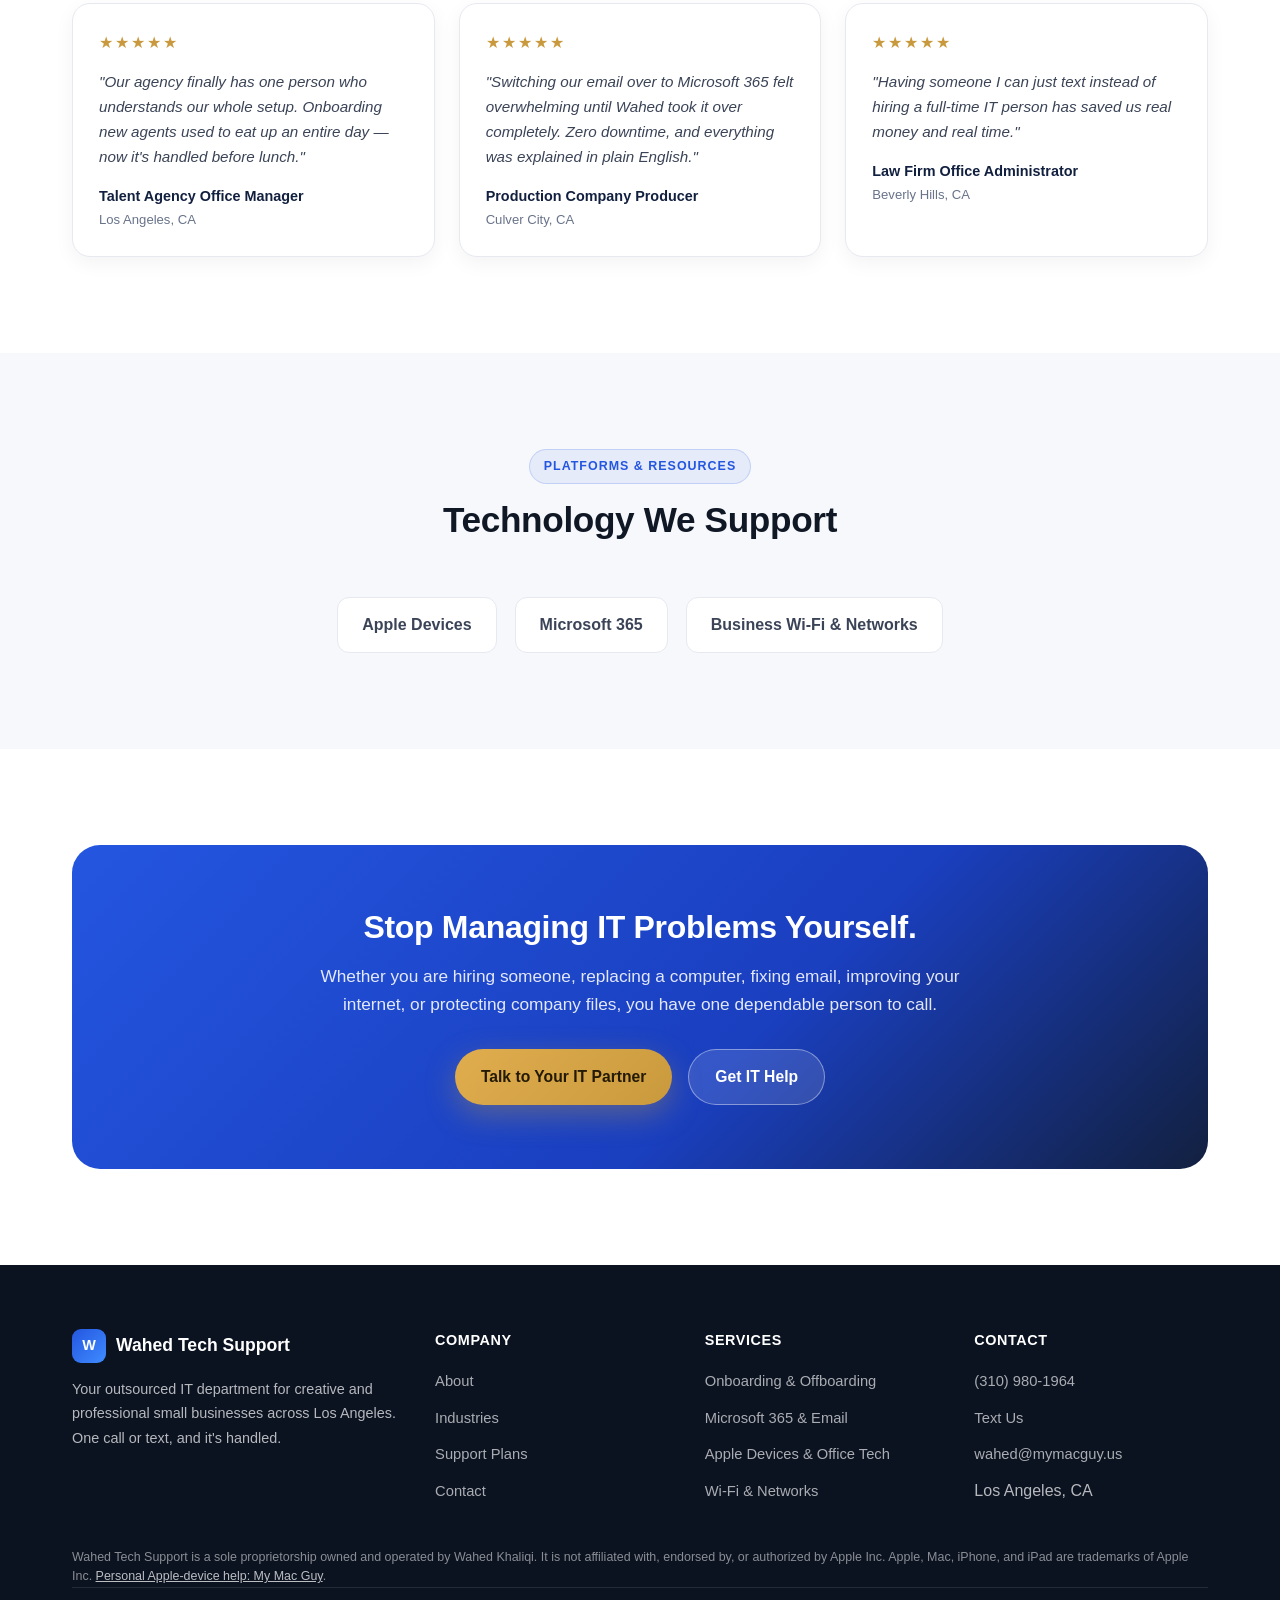
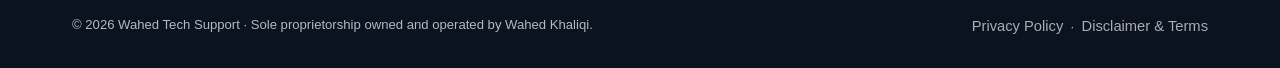
==== commit 37fddda3: "Clarify non-customer-facing service address in index.html" ====
--- a/index.html
+++ b/index.html
@@ -144,7 +144,7 @@
       <div class="card reveal" id="apple"><div class="ic">💻</div><h3>Apple Devices &amp; Office Tech</h3><p>Computers, iMacs, iPhones, printers, and everyday office equipment.</p><ul><li>New device setup</li><li>Software installs &amp; upgrades</li><li>Troubleshooting &amp; repairs</li></ul></div>
       <div class="card reveal" id="network"><div class="ic">📶</div><h3>Wi-Fi, Networks &amp; Internet</h3><p>Reliable connections, evaluated and upgraded when needed.</p><ul><li>Network &amp; Wi-Fi troubleshooting</li><li>ISP &amp; speed evaluations</li><li>Office connectivity planning</li></ul></div>
       <div class="card reveal" id="backups"><div class="ic">🗄️</div><h3>Backups &amp; Data Protection</h3><p>Business continuity you can count on.</p><ul><li>Backup setup &amp; monitoring</li><li>File recovery preparation</li><li>Continuity planning</li></ul></div>
-      <div class="card reveal" id="planning"><div class="ic">📈</div><h3>Ongoing Support &amp; Planning</h3><p>Remote and on-site help, plus long-term technology guidance.</p><ul><li>Remote &amp; on-site support</li><li>Purchasing guidance</li><li>Upgrades &amp; maintenance</li></ul></div>
+      <div class="card reveal" id="planning"><div class="ic">📈</div><h3>Ongoing Support &amp; Planning</h3><p>Remote and on-site help, plus long-term technology guidance.</p><ul><li>Remote support &amp; on-site service at client locations</li><li>Purchasing guidance</li><li>Upgrades &amp; maintenance</li></ul></div>
     </div>
   </div>
 </section>
@@ -176,7 +176,7 @@
     <div class="feat-list">
       <div class="feat reveal"><div class="n">1</div><div><h4>One Consistent Person</h4><p>I learn your business, your team, and your setup — you never re-explain everything.</p></div></div>
       <div class="feat reveal"><div class="n">2</div><div><h4>Fast Help by Call or Text</h4><p>Reach me directly. No ticket queues, no call centers.</p></div></div>
-      <div class="feat reveal"><div class="n">3</div><div><h4>Remote &amp; On-Site Support</h4><p>Most issues resolved remotely; on-site help when it's needed.</p></div></div>
+      <div class="feat reveal"><div class="n">3</div><div><h4>Remote Support &amp; Client-Site Service</h4><p>Most issues resolved remotely; on-site help when it's needed.</p></div></div>
       <div class="feat reveal"><div class="n">4</div><div><h4>Proactive Maintenance</h4><p>Not just emergency repairs — ongoing care that prevents problems.</p></div></div>
       <div class="feat reveal"><div class="n">5</div><div><h4>Clear, Jargon-Free Explanations</h4><p>Technology explained simply, without unnecessary technical language.</p></div></div>
       <div class="feat reveal"><div class="n">6</div><div><h4>Whole-Workplace Coverage</h4><p>Support that covers your entire office, not just one device.</p></div></div>
@@ -184,7 +184,7 @@
     <div class="trust-bar reveal">
       <span class="trust-pill">📍 Based in Los Angeles</span>
       <span class="trust-pill">🤝 No Full-Time Hire Required</span>
-      <span class="trust-pill">🔒 Remote &amp; On-Site Support</span>
+      <span class="trust-pill">🔒 Remote Support &amp; Client-Site Service</span>
     </div>
   </div>
 </section>
